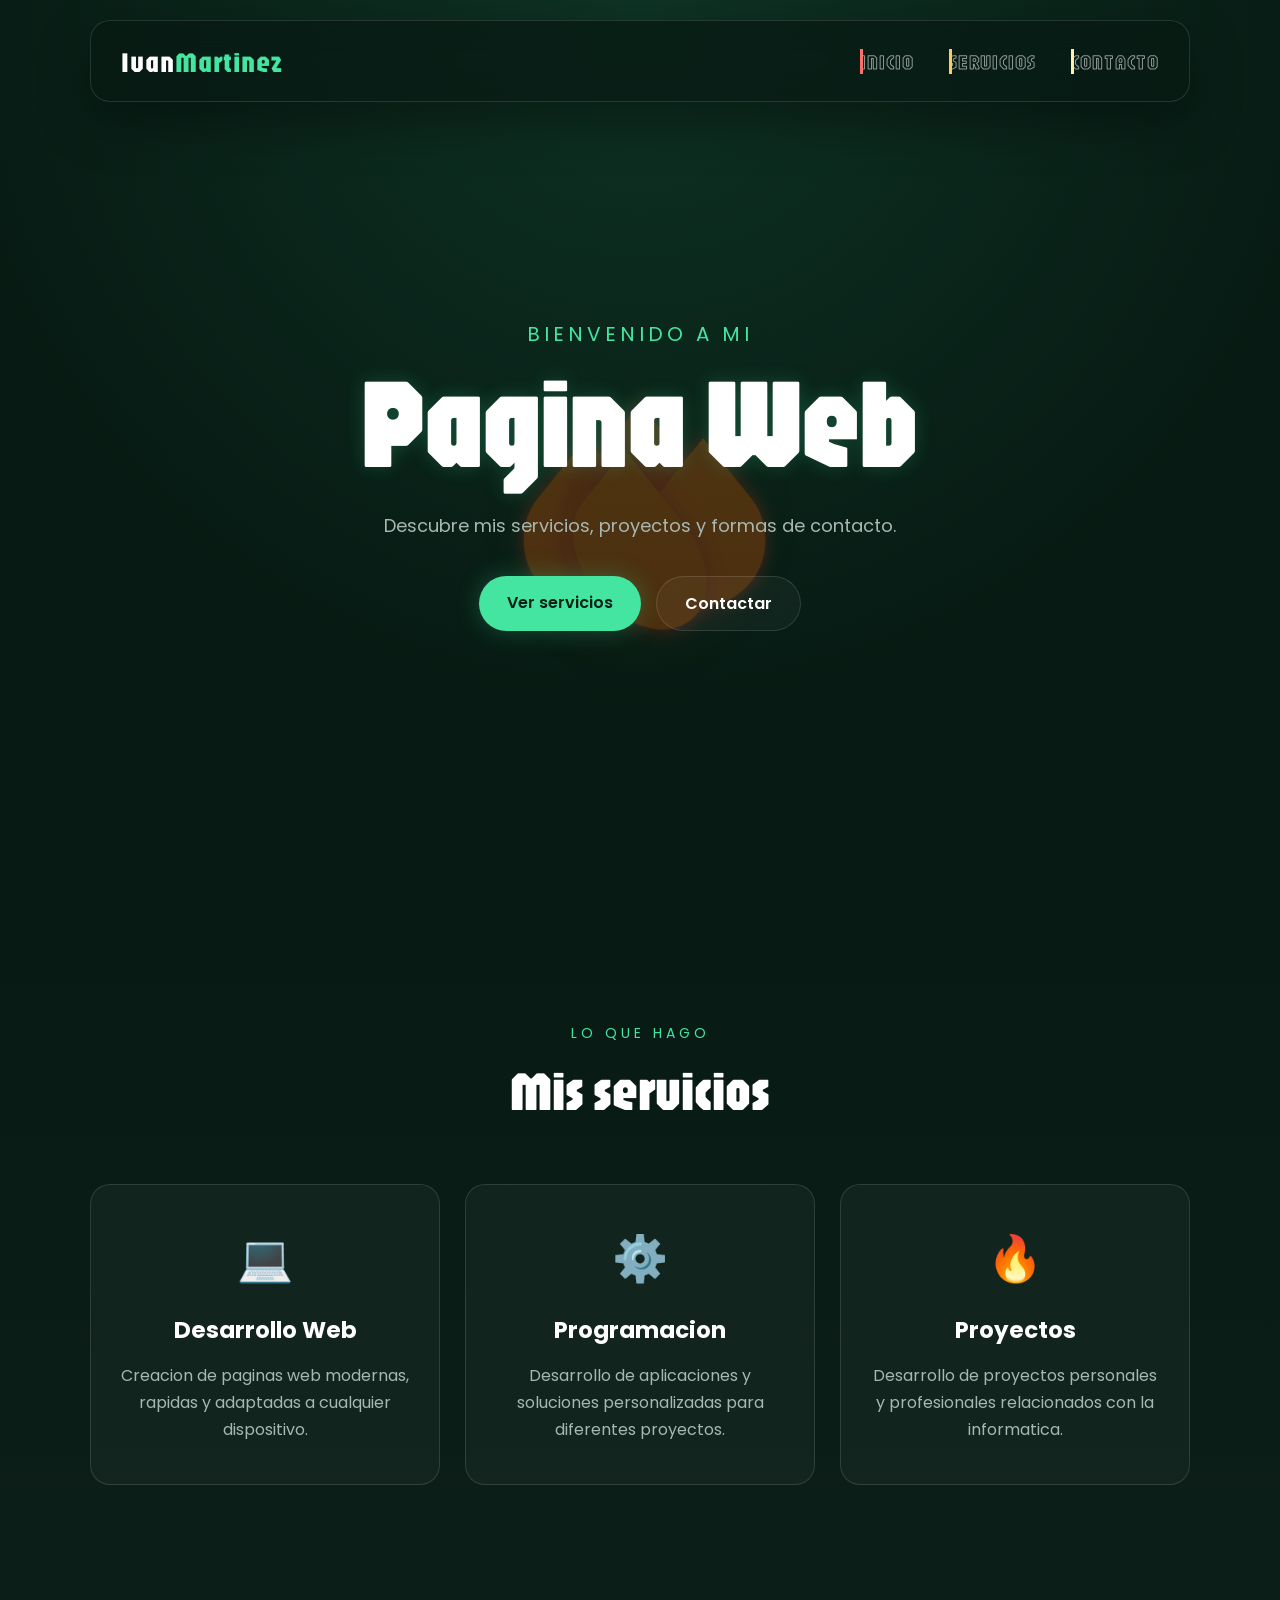
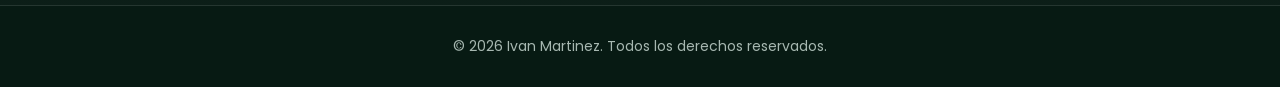
==== index.html @ 193e4e24 "Rename IvanMartinez.html to index.html" ====
<!DOCTYPE html>
<html lang="es">

<head>

    <meta charset="UTF-8">

    <meta name="viewport" content="width=device-width, initial-scale=1.0">

    <title>MiWeb | Ivan Martinez</title>

    <!-- ================= GOOGLE FONTS ================= -->

    <link rel="preconnect" href="https://fonts.googleapis.com">
    <link rel="preconnect" href="https://fonts.gstatic.com" crossorigin>

    <link
        href="https://fonts.googleapis.com/css2?family=Jaro:opsz@6..72&family=Poppins:wght@400;500;600;700&display=swap"
        rel="stylesheet"
    >

    <!-- ================= CSS ================= -->

    <link rel="stylesheet" href="IvanMartinez-2.css">

    <link rel="stylesheet" href="fire.css">

</head>


<body>


    <!-- ==================================================
         HEADER
    ================================================== -->

    <header class="header">

        <div class="header-container">


            <!-- LOGO -->

            <a href="#" class="logo">
                Ivan<span>Martinez</span>
            </a>


            <!-- MENU -->

            <nav class="nav" aria-label="Navegacion principal">

                <ul class="nav-list">


                    <li class="nav-item" style="--clr:#ff6f69">

                        <a
                            href="#inicio"
                            class="nav-link"
                            data-text="Inicio"
                        >
                            Inicio
                        </a>

                    </li>


                    <li class="nav-item" style="--clr:#ffcc5c">

                        <a
                            href="#servicios"
                            class="nav-link"
                            data-text="Servicios"
                        >
                            Servicios
                        </a>

                    </li>


                    <li class="nav-item" style="--clr:#ffeead">

                        <a
                            href="contacto.html"
                            class="nav-link"
                            data-text="Contacto"
                        >
                            Contacto
                        </a>

                    </li>


                </ul>

            </nav>


        </div>

    </header>



    <!-- ==================================================
         CONTENIDO PRINCIPAL
    ================================================== -->

    <main>


        <!-- ==================================================
             HERO
        ================================================== -->

        <section id="inicio" class="hero">


            <!-- ================= FUEGO ================= -->

            <div class="fire" aria-hidden="true">


                <div class="fire-left">

                    <div class="main-fire"></div>

                    <div class="particle-fire"></div>

                </div>


                <div class="fire-center">

                    <div class="main-fire"></div>

                    <div class="particle-fire"></div>

                </div>


                <div class="fire-right">

                    <div class="main-fire"></div>

                    <div class="particle-fire"></div>

                </div>


                <div class="fire-bottom">

                    <div class="main-fire"></div>

                </div>


            </div>



            <!-- ================= TEXTO ================= -->

            <div class="hero-content">


                <span class="hero-subtitle">
                    Bienvenido a mi
                </span>


                <h1 class="hero-title">
                    Pagina Web
                </h1>


                <p class="hero-text">
                    Descubre mis servicios, proyectos y
                    formas de contacto.
                </p>


                <div class="hero-buttons">


                    <a
                        href="#servicios"
                        class="btn btn-primary"
                    >
                        Ver servicios
                    </a>


                    <a
                        href="contacto.html"
                        class="btn btn-secondary"
                    >
                        Contactar
                    </a>


                </div>


            </div>


        </section>



        <!-- ==================================================
             SERVICIOS
        ================================================== -->

        <section id="servicios" class="services">


            <div class="section-header">


                <span class="section-subtitle">
                    Lo que hago
                </span>


                <h2>
                    Mis servicios
                </h2>


            </div>



            <div class="services-grid">


                <!-- SERVICIO 1 -->

                <article class="service-card">


                    <div class="service-icon">
                        💻
                    </div>


                    <h3>
                        Desarrollo Web
                    </h3>


                    <p>
                        Creacion de paginas web modernas,
                        rapidas y adaptadas a cualquier dispositivo.
                    </p>


                </article>



                <!-- SERVICIO 2 -->

                <article class="service-card">


                    <div class="service-icon">
                        ⚙️
                    </div>


                    <h3>
                        Programacion
                    </h3>


                    <p>
                        Desarrollo de aplicaciones y soluciones
                        personalizadas para diferentes proyectos.
                    </p>


                </article>



                <!-- SERVICIO 3 -->

                <article class="service-card">


                    <div class="service-icon">
                        🔥
                    </div>


                    <h3>
                        Proyectos
                    </h3>


                    <p>
                        Desarrollo de proyectos personales y
                        profesionales relacionados con la informatica.
                    </p>


                </article>


            </div>


        </section>


    </main>



    <!-- ==================================================
         FOOTER
    ================================================== -->

    <footer class="footer">

        <p>
            © 2026 Ivan Martinez. Todos los derechos reservados.
        </p>

    </footer>


</body>

</html>
---- IvanMartinez-2.css ----
/* ==================================================
   VARIABLES
================================================== */

:root {

    --background: #071a13;

    --background-light: #0d2b20;

    --primary: #43e5a0;

    --primary-dark: #1eb875;

    --text: #ffffff;

    --text-secondary: #a7b8b1;

    --border: rgba(255, 255, 255, 0.12);

    --shadow: 0 20px 50px rgba(0, 0, 0, 0.35);

    --radius: 20px;

}



/* ==================================================
   RESET
================================================== */

* {

    margin: 0;

    padding: 0;

    box-sizing: border-box;

}


html {

    scroll-behavior: smooth;

}


body {

    font-family: 'Poppins', sans-serif;

    min-height: 100vh;

    color: var(--text);

    background:

        radial-gradient(
            circle at 50% 0%,
            rgba(67, 229, 160, 0.12),
            transparent 40%
        ),

        var(--background);

}



/* ==================================================
   HEADER
================================================== */

.header {

    position: fixed;

    top: 20px;

    left: 50%;

    transform: translateX(-50%);

    width: min(
        1100px,
        calc(100% - 40px)
    );

    z-index: 1000;

    background: rgba(
        7,
        26,
        19,
        0.75
    );

    border: 1px solid var(--border);

    border-radius: 20px;

    backdrop-filter: blur(15px);

    box-shadow: var(--shadow);

}


.header-container {

    min-height: 80px;

    display: flex;

    align-items: center;

    justify-content: space-between;

    padding: 0 30px;

}



/* ==================================================
   LOGO
================================================== */

.logo {

    font-family: 'Jaro', sans-serif;

    font-size: 28px;

    letter-spacing: 1px;

    color: white;

    text-decoration: none;

}


.logo span {

    color: var(--primary);

}



/* ==================================================
   NAV
================================================== */

.nav-list {

    display: flex;

    align-items: center;

    gap: 35px;

    list-style: none;

}


.nav-item {

    position: relative;

}


.nav-link {

    position: relative;

    display: block;

    font-family: 'Jaro', sans-serif;

    font-size: 20px;

    letter-spacing: 1px;

    text-decoration: none;

    text-transform: uppercase;

    color: transparent;

    -webkit-text-stroke:
        1px rgba(
            255,
            255,
            255,
            0.55
        );

    transition: 0.3s ease;

}


.nav-link::before {

    content: attr(data-text);

    position: absolute;

    top: 0;

    left: 0;

    width: 0;

    overflow: hidden;

    white-space: nowrap;

    color: var(--clr);

    border-right:
        3px solid var(--clr);

    -webkit-text-stroke:
        1px var(--clr);

    transition:
        width 0.5s ease;

}


.nav-link:hover::before {

    width: 100%;

    filter:
        drop-shadow(
            0 0 15px var(--clr)
        );

}



/* ==================================================
   HERO
================================================== */

.hero {

    position: relative;

    min-height: 100vh;

    display: flex;

    align-items: center;

    justify-content: center;

    text-align: center;

    padding:
        150px 20px
        100px;

    overflow: hidden;

}


.hero-content {

    position: relative;

    z-index: 5;

    max-width: 850px;

}


.hero-subtitle {

    display: block;

    margin-bottom: 10px;

    color: var(--primary);

    font-size: 20px;

    letter-spacing: 4px;

    text-transform: uppercase;

}


.hero-title {

    position: relative;

    font-family: 'Jaro', sans-serif;

    font-size:
        clamp(
            60px,
            10vw,
            130px
        );

    line-height: 0.95;

    margin-bottom: 30px;

    color: white;

    text-shadow:
        0 0 20px
        rgba(
            67,
            229,
            160,
            0.2
        );

}


.hero-text {

    max-width: 600px;

    margin:
        0 auto 35px;

    color: var(--text-secondary);

    font-size: 18px;

    line-height: 1.7;

}



/* ==================================================
   BOTONES
================================================== */

.hero-buttons {

    display: flex;

    justify-content: center;

    gap: 15px;

    flex-wrap: wrap;

}


.btn {

    display: inline-block;

    padding:
        14px 28px;

    border-radius: 50px;

    text-decoration: none;

    font-weight: 600;

    transition:
        all 0.3s ease;

}


.btn-primary {

    background:
        var(--primary);

    color:
        #062016;

    box-shadow:
        0 0 25px
        rgba(
            67,
            229,
            160,
            0.25
        );

}


.btn-primary:hover {

    transform:
        translateY(-4px);

    background:
        #67efb5;

    box-shadow:
        0 10px 35px
        rgba(
            67,
            229,
            160,
            0.35
        );

}


.btn-secondary {

    border:
        1px solid var(--border);

    color: white;

    background:
        rgba(
            255,
            255,
            255,
            0.04
        );

}


.btn-secondary:hover {

    transform:
        translateY(-4px);

    background:
        rgba(
            255,
            255,
            255,
            0.1
        );

}



/* ==================================================
   SERVICIOS
================================================== */

.services {

    padding:
        120px 20px;

    background:
        linear-gradient(
            180deg,
            transparent,
            rgba(
                255,
                255,
                255,
                0.02
            )
        );

}


.section-header {

    text-align: center;

    margin-bottom: 60px;

}


.section-subtitle {

    color:
        var(--primary);

    font-size: 14px;

    letter-spacing: 4px;

    text-transform: uppercase;

}


.section-header h2 {

    margin-top: 10px;

    font-family:
        'Jaro',
        sans-serif;

    font-size: 55px;

}


.services-grid {

    width:
        min(
            1100px,
            100%
        );

    margin: auto;

    display: grid;

    grid-template-columns:
        repeat(
            3,
            1fr
        );

    gap: 25px;

}


.service-card {

    padding:
        40px 30px;

    border:
        1px solid var(--border);

    border-radius:
        var(--radius);

    background:
        rgba(
            255,
            255,
            255,
            0.035
        );

    text-align: center;

    transition:
        all 0.3s ease;

}


.service-card:hover {

    transform:
        translateY(-10px);

    border-color:
        rgba(
            67,
            229,
            160,
            0.5
        );

    box-shadow:
        0 20px 50px
        rgba(
            0,
            0,
            0,
            0.25
        );

}


.service-icon {

    font-size: 45px;

    margin-bottom: 20px;

}


.service-card h3 {

    font-size: 23px;

    margin-bottom: 15px;

}


.service-card p {

    color:
        var(--text-secondary);

    line-height: 1.7;

}



/* ==================================================
   FOOTER
================================================== */

.footer {

    padding:
        30px 20px;

    text-align: center;

    border-top:
        1px solid var(--border);

    color:
        var(--text-secondary);

    font-size: 14px;

}



/* ==================================================
   FUEGO
================================================== */

.hero .fire {

    position: absolute;

    top: 50%;

    left: 50%;

    width: 180px;

    height: 180px;

    transform:
        translate(
            -50%,
            -5%
        );

    z-index: 1;

    opacity: 0.30;

    pointer-events: none;

    filter:
        blur(0.5px);

    animation:
        fireGlow
        3s
        ease-in-out
        infinite;

}


/* BRILLO DEL FUEGO */

.hero .fire::before {

    content: "";

    position: absolute;

    inset: -70px;

    border-radius: 50%;

    background:

        radial-gradient(
            circle,

            rgba(
                239,
                90,
                0,
                0.30
            ),

            rgba(
                255,
                120,
                0,
                0.10
            )
            35%,

            transparent
            70%
        );

    filter:
        blur(25px);

    z-index: -1;

}


/* ANIMACION DEL BRILLO */

@keyframes fireGlow {

    0%,
    100% {

        transform:
            translate(
                -50%,
                -5%
            )
            scale(0.95);

        opacity: 0.25;

    }


    50% {

        transform:
            translate(
                -50%,
                -5%
            )
            scale(1.08);

        opacity: 0.45;

    }

}



/* ==================================================
   RESPONSIVE TABLET
================================================== */

@media (max-width: 768px) {


    .header-container {

        padding:
            0 20px;

    }


    .logo {

        font-size: 23px;

    }


    .nav-list {

        gap: 15px;

    }


    .nav-link {

        font-size: 15px;

    }


    .hero {

        padding-top:
            140px;

    }


    .hero-title {

        font-size: 70px;

    }


    .services-grid {

        grid-template-columns:
            1fr;

        max-width:
            500px;

    }

}



/* ==================================================
   RESPONSIVE MOVIL
================================================== */

@media (max-width: 480px) {


    .header {

        width:
            calc(
                100% - 20px
            );

        top: 10px;

    }


    .header-container {

        min-height: 70px;

    }


    .logo {

        display: none;

    }


    .header-container {

        justify-content:
            center;

    }


    .nav-link {

        font-size: 13px;

    }


    .hero-title {

        font-size: 55px;

    }


    .hero-subtitle {

        font-size: 14px;

    }


    .hero-text {

        font-size: 16px;

    }


    .section-header h2 {

        font-size: 42px;

    }


    .hero .fire {

        width: 140px;

        height: 140px;

    }

}
---- fire.css ----
/* ==================================================
   ANIMACIONES DEL FUEGO
================================================== */


/* ESCALA */

@keyframes scaleUpDown {

    0%,
    100% {

        transform:
            scaleY(1)
            scaleX(1);

    }


    50%,
    90% {

        transform:
            scaleY(1.1);

    }


    75% {

        transform:
            scaleY(0.95);

    }


    80% {

        transform:
            scaleX(0.95);

    }

}



/* MOVIMIENTO */

@keyframes shake {

    0%,
    100% {

        transform:
            skewX(0)
            scale(1);

    }


    50% {

        transform:
            skewX(5deg)
            scale(0.9);

    }

}



/* PARTICULAS */

@keyframes particleUp {

    0% {

        opacity: 0;

    }


    20% {

        opacity: 1;

    }


    80% {

        opacity: 1;

    }


    100% {

        opacity: 0;

        top: -100%;

        transform:
            scale(0.5);

    }

}



/* ==================================================
   CONTENEDOR
================================================== */

.fire {

    position: absolute;

    width: 100px;

    height: 100px;

    background:
        transparent;

}



/* ==================================================
   FUEGO CENTRAL
================================================== */

.fire-center {

    position: absolute;

    height: 100%;

    width: 100%;

    animation:
        scaleUpDown
        3s
        ease-out
        infinite;

    animation-fill-mode:
        both;

}


.fire-center .main-fire {

    position: absolute;

    width: 100%;

    height: 100%;

    background-image:

        radial-gradient(
            farthest-corner at 10px 0,

            #d43300 0%,

            #ef5a00 95%
        );

    transform:
        scaleX(0.8)
        rotate(45deg);

    border-radius:
        0 40%
        60% 40%;

    filter:
        drop-shadow(
            0 0 10px
            #d43322
        );

}


.fire-center .particle-fire {

    position: absolute;

    top: 60%;

    left: 45%;

    width: 10px;

    height: 10px;

    background-color:
        #ef5a00;

    border-radius: 50%;

    filter:
        drop-shadow(
            0 0 10px
            #d43322
        );

    animation:
        particleUp
        2s
        ease-out
        infinite;

}



/* ==================================================
   FUEGO DERECHO
================================================== */

.fire-right {

    height: 100%;

    width: 100%;

    position: absolute;

    animation:
        shake
        2s
        ease-out
        infinite;

    animation-fill-mode:
        both;

}


.fire-right .main-fire {

    position: absolute;

    top: 15%;

    right: -25%;

    width: 80%;

    height: 80%;

    background-color:
        #ef5a00;

    transform:
        scaleX(0.8)
        rotate(45deg);

    border-radius:
        0 40%
        60% 40%;

    filter:
        drop-shadow(
            0 0 10px
            #d43322
        );

}


.fire-right .particle-fire {

    position: absolute;

    top: 45%;

    left: 50%;

    width: 15px;

    height: 15px;

    background-color:
        #ef5a00;

    transform:
        scaleX(0.8)
        rotate(45deg);

    border-radius: 50%;

    filter:
        drop-shadow(
            0 0 10px
            #d43322
        );

    animation:
        particleUp
        2s
        ease-out
        infinite;

}



/* ==================================================
   FUEGO IZQUIERDO
================================================== */

.fire-left {

    position: absolute;

    height: 100%;

    width: 100%;

    animation:
        shake
        3s
        ease-out
        infinite;

    animation-fill-mode:
        both;

}


.fire-left .main-fire {

    position: absolute;

    top: 15%;

    left: -20%;

    width: 80%;

    height: 80%;

    background-color:
        #ef5a00;

    transform:
        scaleX(0.8)
        rotate(45deg);

    border-radius:
        0 40%
        60% 40%;

    filter:
        drop-shadow(
            0 0 10px
            #d43322
        );

}


.fire-left .particle-fire {

    position: absolute;

    top: 10%;

    left: 20%;

    width: 10%;

    height: 10%;

    background-color:
        #ef5a00;

    border-radius: 50%;

    filter:
        drop-shadow(
            0 0 10px
            #d43322
        );

    animation:
        particleUp
        3s
        ease-out
        infinite;

}



/* ==================================================
   PARTE INFERIOR
================================================== */

.fire-bottom {

    position: absolute;

    width: 100%;

    height: 100%;

}


.fire-bottom .main-fire {

    position: absolute;

    top: 30%;

    left: 0;

    width: 100%;

    height: 70%;

    background-color:
        #ef5a00;

    transform:
        scaleX(0.8)
        rotate(45deg);

    border-radius:
        0 40%
        60% 40%;

    filter:
        drop-shadow(
            0 0 10px
            #d43322
        );

}
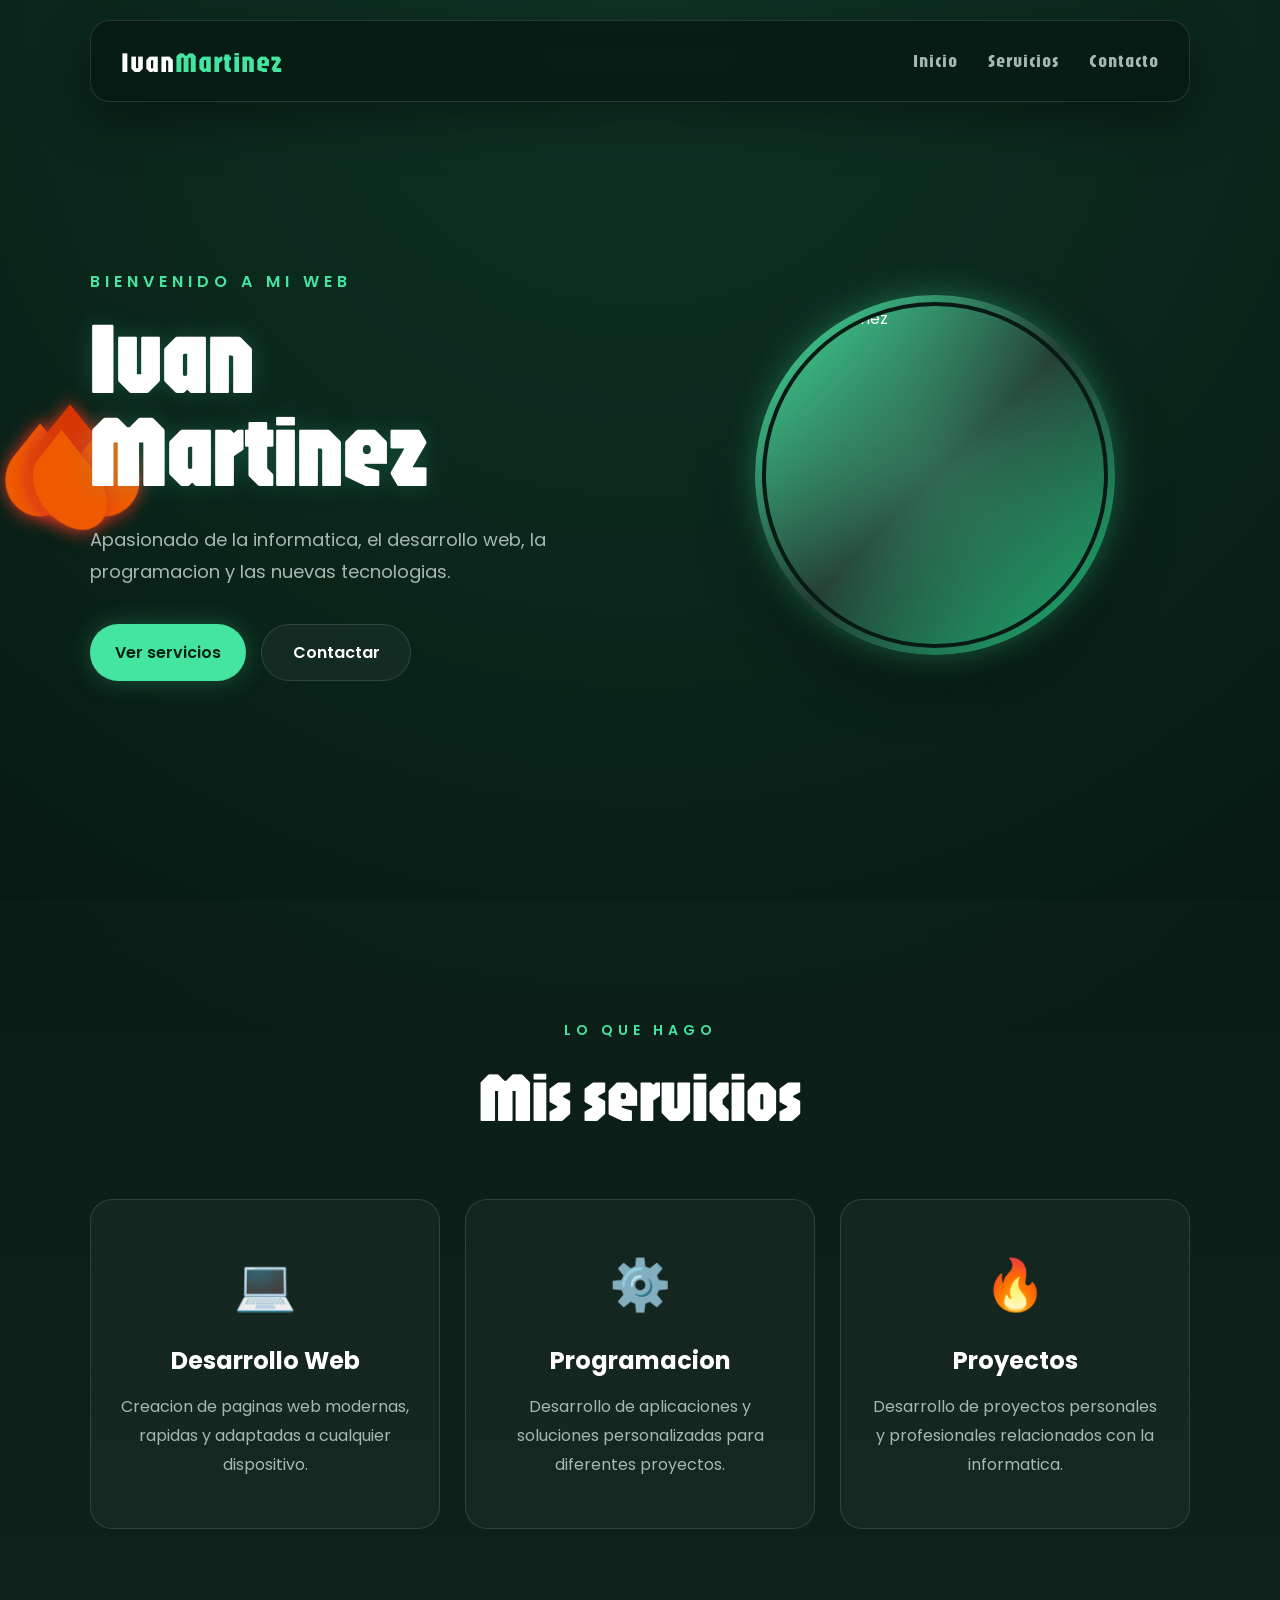
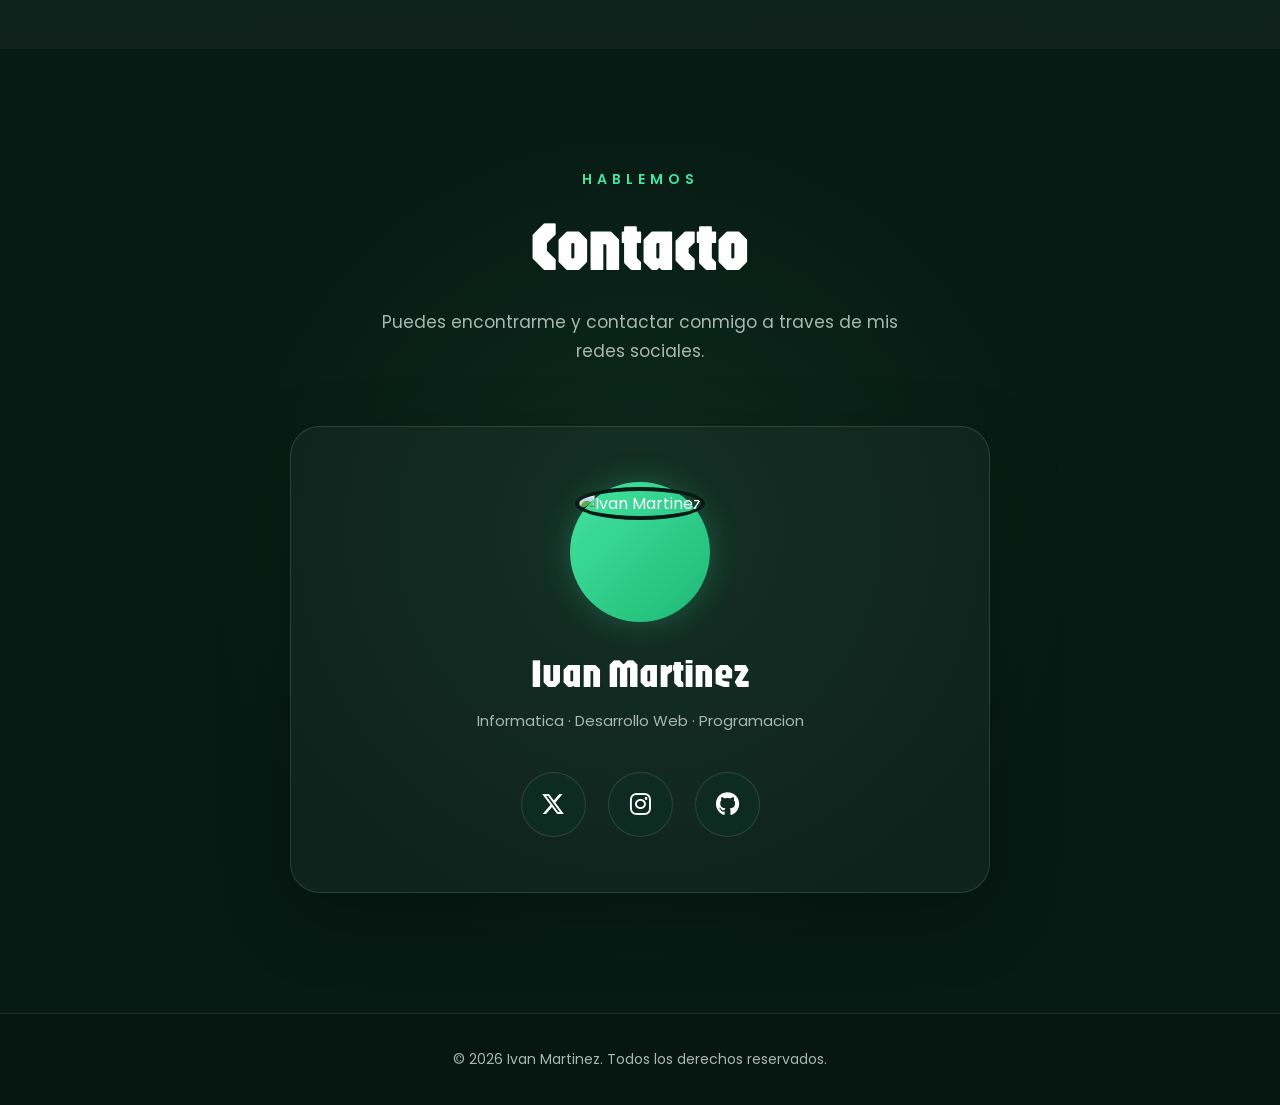
==== commit 19059db3: "Update index.html" ====
--- a/index.html
+++ b/index.html
@@ -7,23 +7,38 @@
 
     <meta name="viewport" content="width=device-width, initial-scale=1.0">
 
+    <meta name="description" content="Pagina web personal de Ivan Martinez">
+
     <title>MiWeb | Ivan Martinez</title>
 
+
     <!-- ================= GOOGLE FONTS ================= -->
 
     <link rel="preconnect" href="https://fonts.googleapis.com">
+
     <link rel="preconnect" href="https://fonts.gstatic.com" crossorigin>
+
 
     <link
         href="https://fonts.googleapis.com/css2?family=Jaro:opsz@6..72&family=Poppins:wght@400;500;600;700&display=swap"
         rel="stylesheet"
     >
 
+
+    <!-- ================= FONT AWESOME ================= -->
+
+    <link
+        rel="stylesheet"
+        href="https://cdnjs.cloudflare.com/ajax/libs/font-awesome/6.5.2/css/all.min.css"
+    >
+
+
     <!-- ================= CSS ================= -->
 
     <link rel="stylesheet" href="IvanMartinez-2.css">
 
     <link rel="stylesheet" href="fire.css">
+
 
 </head>
 
@@ -42,8 +57,10 @@
 
             <!-- LOGO -->
 
-            <a href="#" class="logo">
+            <a href="#inicio" class="logo">
+
                 Ivan<span>Martinez</span>
+
             </a>
 
 
@@ -54,39 +71,27 @@
                 <ul class="nav-list">
 
 
-                    <li class="nav-item" style="--clr:#ff6f69">
-
-                        <a
-                            href="#inicio"
-                            class="nav-link"
-                            data-text="Inicio"
-                        >
+                    <li class="nav-item">
+
+                        <a href="#inicio" class="nav-link">
                             Inicio
                         </a>
 
                     </li>
 
 
-                    <li class="nav-item" style="--clr:#ffcc5c">
-
-                        <a
-                            href="#servicios"
-                            class="nav-link"
-                            data-text="Servicios"
-                        >
+                    <li class="nav-item">
+
+                        <a href="#servicios" class="nav-link">
                             Servicios
                         </a>
 
                     </li>
 
 
-                    <li class="nav-item" style="--clr:#ffeead">
-
-                        <a
-                            href="contacto.html"
-                            class="nav-link"
-                            data-text="Contacto"
-                        >
+                    <li class="nav-item">
+
+                        <a href="#contacto" class="nav-link">
                             Contacto
                         </a>
 
@@ -112,7 +117,7 @@
 
 
         <!-- ==================================================
-             HERO
+             INICIO
         ================================================== -->
 
         <section id="inicio" class="hero">
@@ -122,7 +127,6 @@
 
             <div class="fire" aria-hidden="true">
 
-
                 <div class="fire-left">
 
                     <div class="main-fire"></div>
@@ -156,49 +160,80 @@
 
                 </div>
 
-
             </div>
 
 
 
-            <!-- ================= TEXTO ================= -->
-
-            <div class="hero-content">
-
-
-                <span class="hero-subtitle">
-                    Bienvenido a mi
-                </span>
-
-
-                <h1 class="hero-title">
-                    Pagina Web
-                </h1>
-
-
-                <p class="hero-text">
-                    Descubre mis servicios, proyectos y
-                    formas de contacto.
-                </p>
-
-
-                <div class="hero-buttons">
-
-
-                    <a
-                        href="#servicios"
-                        class="btn btn-primary"
-                    >
-                        Ver servicios
-                    </a>
-
-
-                    <a
-                        href="contacto.html"
-                        class="btn btn-secondary"
-                    >
-                        Contactar
-                    </a>
+            <!-- CONTENIDO HERO -->
+
+            <div class="hero-container">
+
+
+                <!-- TEXTO -->
+
+                <div class="hero-content">
+
+
+                    <span class="hero-subtitle">
+
+                        Bienvenido a mi web
+
+                    </span>
+
+
+                    <h1 class="hero-title">
+
+                        Ivan<br>
+                        Martinez
+
+                    </h1>
+
+
+                    <p class="hero-text">
+
+                        Apasionado de la informatica, el desarrollo web,
+                        la programacion y las nuevas tecnologias.
+
+                    </p>
+
+
+                    <div class="hero-buttons">
+
+
+                        <a href="#servicios" class="btn btn-primary">
+
+                            Ver servicios
+
+                        </a>
+
+
+                        <a href="#contacto" class="btn btn-secondary">
+
+                            Contactar
+
+                        </a>
+
+
+                    </div>
+
+
+                </div>
+
+
+
+                <!-- FOTO -->
+
+                <div class="hero-image-container">
+
+
+                    <div class="hero-image">
+
+                        <img
+                            src="ivanpw.png"
+                            alt="Ivan Martinez"
+                        >
+
+                    </div>
 
 
                 </div>
@@ -222,12 +257,16 @@
 
 
                 <span class="section-subtitle">
+
                     Lo que hago
+
                 </span>
 
 
                 <h2>
+
                     Mis servicios
+
                 </h2>
 
 
@@ -244,18 +283,24 @@
 
 
                     <div class="service-icon">
+
                         💻
+
                     </div>
 
 
                     <h3>
+
                         Desarrollo Web
+
                     </h3>
 
 
                     <p>
+
                         Creacion de paginas web modernas,
                         rapidas y adaptadas a cualquier dispositivo.
+
                     </p>
 
 
@@ -269,18 +314,24 @@
 
 
                     <div class="service-icon">
+
                         ⚙️
+
                     </div>
 
 
                     <h3>
+
                         Programacion
+
                     </h3>
 
 
                     <p>
+
                         Desarrollo de aplicaciones y soluciones
                         personalizadas para diferentes proyectos.
+
                     </p>
 
 
@@ -294,22 +345,189 @@
 
 
                     <div class="service-icon">
+
                         🔥
+
                     </div>
 
 
                     <h3>
+
                         Proyectos
+
                     </h3>
 
 
                     <p>
-                        Desarrollo de proyectos personales y
-                        profesionales relacionados con la informatica.
+
+                        Desarrollo de proyectos personales
+                        y profesionales relacionados con la informatica.
+
                     </p>
 
 
                 </article>
+
+
+            </div>
+
+
+        </section>
+
+
+
+        <!-- ==================================================
+             CONTACTO
+        ================================================== -->
+
+        <section id="contacto" class="contact">
+
+
+            <div class="contact-wrapper">
+
+
+                <!-- TITULO -->
+
+                <div class="section-header">
+
+
+                    <span class="section-subtitle">
+
+                        Hablemos
+
+                    </span>
+
+
+                    <h2>
+
+                        Contacto
+
+                    </h2>
+
+
+                    <p class="contact-description">
+
+                        Puedes encontrarme y contactar conmigo
+                        a traves de mis redes sociales.
+
+                    </p>
+
+
+                </div>
+
+
+
+                <!-- TARJETA CONTACTO -->
+
+                <div class="contact-card">
+
+
+                    <!-- FOTO -->
+
+                    <div class="contact-profile">
+
+                        <img
+                            src="ivanpw.png"
+                            alt="Ivan Martinez"
+                        >
+
+                    </div>
+
+
+                    <!-- INFORMACION -->
+
+                    <h3>
+
+                        Ivan Martinez
+
+                    </h3>
+
+
+                    <p>
+
+                        Informatica · Desarrollo Web · Programacion
+
+                    </p>
+
+
+
+                    <!-- REDES SOCIALES -->
+
+                    <div class="social-container">
+
+
+                        <!-- TWITTER -->
+
+                        <a
+                            class="social twitter"
+                            href="https://twitter.com/informatico__"
+                            target="_blank"
+                            rel="noopener noreferrer"
+                            aria-label="Twitter"
+                        >
+
+                            <span class="tooltip">
+
+                                Twitter
+
+                            </span>
+
+
+                            <i class="fa-brands fa-x-twitter"></i>
+
+                        </a>
+
+
+
+                        <!-- INSTAGRAM -->
+
+                        <a
+                            class="social instagram"
+                            href="https://www.instagram.com/ivanmaartineez__/"
+                            target="_blank"
+                            rel="noopener noreferrer"
+                            aria-label="Instagram"
+                        >
+
+                            <span class="tooltip">
+
+                                Instagram
+
+                            </span>
+
+
+                            <i class="fa-brands fa-instagram"></i>
+
+                        </a>
+
+
+
+                        <!-- GITHUB -->
+
+                        <a
+                            class="social github"
+                            href="https://github.com/IvanMartinez77"
+                            target="_blank"
+                            rel="noopener noreferrer"
+                            aria-label="GitHub"
+                        >
+
+                            <span class="tooltip">
+
+                                GitHub
+
+                            </span>
+
+
+                            <i class="fa-brands fa-github"></i>
+
+                        </a>
+
+
+                    </div>
+
+
+                </div>
 
 
             </div>
@@ -329,7 +547,9 @@
     <footer class="footer">
 
         <p>
+
             © 2026 Ivan Martinez. Todos los derechos reservados.
+
         </p>
 
     </footer>
--- a/IvanMartinez-2.css
+++ b/IvanMartinez-2.css
@@ -20,10 +20,9 @@
 
     --shadow: 0 20px 50px rgba(0, 0, 0, 0.35);
 
-    --radius: 20px;
-
-}
-
+    --radius: 22px;
+
+}
 
 
 /* ==================================================
@@ -50,11 +49,13 @@
 
 body {
 
-    font-family: 'Poppins', sans-serif;
+    font-family: "Poppins", sans-serif;
 
     min-height: 100vh;
 
     color: var(--text);
+
+    overflow-x: hidden;
 
     background:
 
@@ -69,7 +70,6 @@
 }
 
 
-
 /* ==================================================
    HEADER
 ================================================== */
@@ -84,19 +84,11 @@
 
     transform: translateX(-50%);
 
-    width: min(
-        1100px,
-        calc(100% - 40px)
-    );
+    width: min(1100px, calc(100% - 40px));
 
     z-index: 1000;
 
-    background: rgba(
-        7,
-        26,
-        19,
-        0.75
-    );
+    background: rgba(7, 26, 19, 0.85);
 
     border: 1px solid var(--border);
 
@@ -124,14 +116,13 @@
 }
 
 
-
 /* ==================================================
    LOGO
 ================================================== */
 
 .logo {
 
-    font-family: 'Jaro', sans-serif;
+    font-family: "Jaro", sans-serif;
 
     font-size: 28px;
 
@@ -151,9 +142,8 @@
 }
 
 
-
-/* ==================================================
-   NAV
+/* ==================================================
+   MENU
 ================================================== */
 
 .nav-list {
@@ -162,327 +152,429 @@
 
     align-items: center;
 
-    gap: 35px;
+    gap: 30px;
 
     list-style: none;
 
 }
 
 
-.nav-item {
+.nav-link {
 
     position: relative;
 
-}
-
-
-.nav-link {
+    text-decoration: none;
+
+    color: var(--text-secondary);
+
+    font-family: "Jaro", sans-serif;
+
+    font-size: 18px;
+
+    letter-spacing: 1px;
+
+    transition: color 0.3s ease;
+
+}
+
+
+.nav-link::after {
+
+    content: "";
+
+    position: absolute;
+
+    left: 0;
+
+    bottom: -8px;
+
+    width: 0;
+
+    height: 2px;
+
+    background: var(--primary);
+
+    box-shadow: 0 0 10px var(--primary);
+
+    transition: width 0.3s ease;
+
+}
+
+
+.nav-link:hover {
+
+    color: var(--primary);
+
+}
+
+
+.nav-link:hover::after {
+
+    width: 100%;
+
+}
+
+
+/* ==================================================
+   HERO
+================================================== */
+
+.hero {
 
     position: relative;
 
+    min-height: 100vh;
+
+    display: flex;
+
+    align-items: center;
+
+    padding: 150px 20px 100px;
+
+    overflow: hidden;
+
+}
+
+
+.hero-container {
+
+    position: relative;
+
+    z-index: 5;
+
+    width: min(1100px, 100%);
+
+    margin: 0 auto;
+
+    display: grid;
+
+    grid-template-columns: 1fr 1fr;
+
+    align-items: center;
+
+    gap: 80px;
+
+}
+
+
+/* ==================================================
+   TEXTO HERO
+================================================== */
+
+.hero-content {
+
+    position: relative;
+
+    z-index: 5;
+
+}
+
+
+.hero-subtitle {
+
     display: block;
 
-    font-family: 'Jaro', sans-serif;
-
-    font-size: 20px;
-
-    letter-spacing: 1px;
+    margin-bottom: 15px;
+
+    color: var(--primary);
+
+    font-size: 16px;
+
+    font-weight: 600;
+
+    letter-spacing: 5px;
+
+    text-transform: uppercase;
+
+}
+
+
+.hero-title {
+
+    font-family: "Jaro", sans-serif;
+
+    font-size: clamp(60px, 8vw, 110px);
+
+    line-height: 0.9;
+
+    margin-bottom: 30px;
+
+    color: white;
+
+    text-shadow:
+
+        0 0 25px
+        rgba(67, 229, 160, 0.2);
+
+}
+
+
+.hero-text {
+
+    max-width: 550px;
+
+    margin-bottom: 35px;
+
+    color: var(--text-secondary);
+
+    font-size: 18px;
+
+    line-height: 1.8;
+
+}
+
+
+/* ==================================================
+   BOTONES
+================================================== */
+
+.hero-buttons {
+
+    display: flex;
+
+    gap: 15px;
+
+    flex-wrap: wrap;
+
+}
+
+
+.btn {
+
+    display: inline-flex;
+
+    justify-content: center;
+
+    align-items: center;
+
+    min-width: 150px;
+
+    padding: 15px 25px;
+
+    border-radius: 50px;
 
     text-decoration: none;
 
-    text-transform: uppercase;
-
-    color: transparent;
-
-    -webkit-text-stroke:
-        1px rgba(
-            255,
-            255,
-            255,
-            0.55
+    font-weight: 600;
+
+    transition: all 0.3s ease;
+
+}
+
+
+.btn-primary {
+
+    background: var(--primary);
+
+    color: #062016;
+
+    box-shadow:
+
+        0 0 25px
+        rgba(67, 229, 160, 0.25);
+
+}
+
+
+.btn-primary:hover {
+
+    transform: translateY(-4px);
+
+    background: #67efb5;
+
+    box-shadow:
+
+        0 15px 35px
+        rgba(67, 229, 160, 0.35);
+
+}
+
+
+.btn-secondary {
+
+    color: white;
+
+    border: 1px solid var(--border);
+
+    background: rgba(255, 255, 255, 0.04);
+
+}
+
+
+.btn-secondary:hover {
+
+    transform: translateY(-4px);
+
+    border-color: var(--primary);
+
+    background: rgba(67, 229, 160, 0.08);
+
+}
+
+
+/* ==================================================
+   FOTO HERO
+================================================== */
+
+.hero-image-container {
+
+    position: relative;
+
+    z-index: 5;
+
+    display: flex;
+
+    justify-content: center;
+
+    align-items: center;
+
+}
+
+
+.hero-image-container::before {
+
+    content: "";
+
+    position: absolute;
+
+    width: 380px;
+
+    height: 380px;
+
+    border-radius: 50%;
+
+    background:
+
+        radial-gradient(
+            circle,
+            rgba(67, 229, 160, 0.28),
+            transparent 70%
         );
 
-    transition: 0.3s ease;
-
-}
-
-
-.nav-link::before {
-
-    content: attr(data-text);
-
-    position: absolute;
-
-    top: 0;
-
-    left: 0;
-
-    width: 0;
-
-    overflow: hidden;
-
-    white-space: nowrap;
-
-    color: var(--clr);
-
-    border-right:
-        3px solid var(--clr);
-
-    -webkit-text-stroke:
-        1px var(--clr);
-
-    transition:
-        width 0.5s ease;
-
-}
-
-
-.nav-link:hover::before {
+    filter: blur(15px);
+
+    animation: glowPulse 4s ease-in-out infinite;
+
+}
+
+
+.hero-image {
+
+    position: relative;
+
+    z-index: 2;
+
+    width: 360px;
+
+    height: 360px;
+
+    padding: 7px;
+
+    border-radius: 50%;
+
+    background:
+
+        linear-gradient(
+            135deg,
+            var(--primary),
+            rgba(255, 255, 255, 0.1),
+            var(--primary-dark)
+        );
+
+    box-shadow:
+
+        0 0 35px
+        rgba(67, 229, 160, 0.35),
+
+        0 25px 60px
+        rgba(0, 0, 0, 0.45);
+
+    animation: floatImage 5s ease-in-out infinite;
+
+}
+
+
+.hero-image img {
 
     width: 100%;
 
-    filter:
-        drop-shadow(
-            0 0 15px var(--clr)
-        );
-
-}
-
-
-
-/* ==================================================
-   HERO
-================================================== */
-
-.hero {
+    height: 100%;
+
+    display: block;
+
+    object-fit: cover;
+
+    object-position: center;
+
+    border-radius: 50%;
+
+    border: 4px solid var(--background);
+
+}
+
+
+/* ==================================================
+   ANIMACIONES FOTO
+================================================== */
+
+@keyframes floatImage {
+
+    0%,
+    100% {
+
+        transform: translateY(0);
+
+    }
+
+
+    50% {
+
+        transform: translateY(-15px);
+
+    }
+
+}
+
+
+@keyframes glowPulse {
+
+    0%,
+    100% {
+
+        transform: scale(0.9);
+
+        opacity: 0.6;
+
+    }
+
+
+    50% {
+
+        transform: scale(1.1);
+
+        opacity: 1;
+
+    }
+
+}
+
+
+/* ==================================================
+   SERVICIOS
+================================================== */
+
+.services {
 
     position: relative;
 
-    min-height: 100vh;
-
-    display: flex;
-
-    align-items: center;
-
-    justify-content: center;
-
-    text-align: center;
-
-    padding:
-        150px 20px
-        100px;
-
-    overflow: hidden;
-
-}
-
-
-.hero-content {
-
-    position: relative;
-
-    z-index: 5;
-
-    max-width: 850px;
-
-}
-
-
-.hero-subtitle {
-
-    display: block;
-
-    margin-bottom: 10px;
-
-    color: var(--primary);
-
-    font-size: 20px;
-
-    letter-spacing: 4px;
-
-    text-transform: uppercase;
-
-}
-
-
-.hero-title {
-
-    position: relative;
-
-    font-family: 'Jaro', sans-serif;
-
-    font-size:
-        clamp(
-            60px,
-            10vw,
-            130px
-        );
-
-    line-height: 0.95;
-
-    margin-bottom: 30px;
-
-    color: white;
-
-    text-shadow:
-        0 0 20px
-        rgba(
-            67,
-            229,
-            160,
-            0.2
-        );
-
-}
-
-
-.hero-text {
-
-    max-width: 600px;
-
-    margin:
-        0 auto 35px;
-
-    color: var(--text-secondary);
-
-    font-size: 18px;
-
-    line-height: 1.7;
-
-}
-
-
-
-/* ==================================================
-   BOTONES
-================================================== */
-
-.hero-buttons {
-
-    display: flex;
-
-    justify-content: center;
-
-    gap: 15px;
-
-    flex-wrap: wrap;
-
-}
-
-
-.btn {
-
-    display: inline-block;
-
-    padding:
-        14px 28px;
-
-    border-radius: 50px;
-
-    text-decoration: none;
-
-    font-weight: 600;
-
-    transition:
-        all 0.3s ease;
-
-}
-
-
-.btn-primary {
+    padding: 120px 20px;
 
     background:
-        var(--primary);
-
-    color:
-        #062016;
-
-    box-shadow:
-        0 0 25px
-        rgba(
-            67,
-            229,
-            160,
-            0.25
-        );
-
-}
-
-
-.btn-primary:hover {
-
-    transform:
-        translateY(-4px);
-
-    background:
-        #67efb5;
-
-    box-shadow:
-        0 10px 35px
-        rgba(
-            67,
-            229,
-            160,
-            0.35
-        );
-
-}
-
-
-.btn-secondary {
-
-    border:
-        1px solid var(--border);
-
-    color: white;
-
-    background:
-        rgba(
-            255,
-            255,
-            255,
-            0.04
-        );
-
-}
-
-
-.btn-secondary:hover {
-
-    transform:
-        translateY(-4px);
-
-    background:
-        rgba(
-            255,
-            255,
-            255,
-            0.1
-        );
-
-}
-
-
-
-/* ==================================================
-   SERVICIOS
-================================================== */
-
-.services {
-
-    padding:
-        120px 20px;
-
-    background:
+
         linear-gradient(
             180deg,
-            transparent,
-            rgba(
-                255,
-                255,
-                255,
-                0.02
-            )
+            rgba(255, 255, 255, 0.01),
+            rgba(255, 255, 255, 0.03)
         );
 
 }
@@ -499,12 +591,17 @@
 
 .section-subtitle {
 
-    color:
-        var(--primary);
+    display: block;
+
+    margin-bottom: 10px;
+
+    color: var(--primary);
 
     font-size: 14px;
 
-    letter-spacing: 4px;
+    font-weight: 600;
+
+    letter-spacing: 5px;
 
     text-transform: uppercase;
 
@@ -513,387 +610,607 @@
 
 .section-header h2 {
 
-    margin-top: 10px;
-
-    font-family:
-        'Jaro',
-        sans-serif;
-
-    font-size: 55px;
+    font-family: "Jaro", sans-serif;
+
+    font-size: clamp(45px, 6vw, 70px);
+
+    color: white;
 
 }
 
 
 .services-grid {
 
-    width:
-        min(
-            1100px,
-            100%
+    width: min(1100px, 100%);
+
+    margin: 0 auto;
+
+    display: grid;
+
+    grid-template-columns: repeat(3, 1fr);
+
+    gap: 25px;
+
+}
+
+
+.service-card {
+
+    padding: 45px 30px;
+
+    min-height: 330px;
+
+    display: flex;
+
+    flex-direction: column;
+
+    align-items: center;
+
+    justify-content: center;
+
+    border: 1px solid var(--border);
+
+    border-radius: var(--radius);
+
+    background:
+
+        rgba(255, 255, 255, 0.035);
+
+    text-align: center;
+
+    transition: all 0.35s ease;
+
+}
+
+
+.service-card:hover {
+
+    transform: translateY(-10px);
+
+    border-color:
+
+        rgba(67, 229, 160, 0.55);
+
+    background:
+
+        rgba(67, 229, 160, 0.05);
+
+    box-shadow:
+
+        0 25px 50px
+        rgba(0, 0, 0, 0.25);
+
+}
+
+
+.service-icon {
+
+    font-size: 50px;
+
+    margin-bottom: 20px;
+
+}
+
+
+.service-card h3 {
+
+    margin-bottom: 15px;
+
+    font-size: 24px;
+
+}
+
+
+.service-card p {
+
+    color: var(--text-secondary);
+
+    line-height: 1.8;
+
+}
+
+
+/* ==================================================
+   CONTACTO
+================================================== */
+
+.contact {
+
+    position: relative;
+
+    padding: 120px 20px;
+
+    background:
+
+        radial-gradient(
+            circle at center,
+            rgba(67, 229, 160, 0.08),
+            transparent 55%
         );
 
-    margin: auto;
-
-    display: grid;
-
-    grid-template-columns:
-        repeat(
-            3,
-            1fr
+}
+
+
+.contact-wrapper {
+
+    width: min(700px, 100%);
+
+    margin: 0 auto;
+
+}
+
+
+.contact-description {
+
+    max-width: 550px;
+
+    margin: 20px auto 0;
+
+    color: var(--text-secondary);
+
+    font-size: 17px;
+
+    line-height: 1.7;
+
+}
+
+
+/* ==================================================
+   TARJETA CONTACTO
+================================================== */
+
+.contact-card {
+
+    padding: 55px 35px;
+
+    text-align: center;
+
+    border-radius: 30px;
+
+    border: 1px solid var(--border);
+
+    background:
+
+        rgba(255, 255, 255, 0.035);
+
+    box-shadow:
+
+        0 25px 70px
+        rgba(0, 0, 0, 0.25);
+
+}
+
+
+.contact-profile {
+
+    width: 140px;
+
+    height: 140px;
+
+    margin: 0 auto 25px;
+
+    padding: 5px;
+
+    border-radius: 50%;
+
+    background:
+
+        linear-gradient(
+            135deg,
+            var(--primary),
+            var(--primary-dark)
         );
 
-    gap: 25px;
-
-}
-
-
-.service-card {
-
-    padding:
-        40px 30px;
-
-    border:
-        1px solid var(--border);
-
-    border-radius:
-        var(--radius);
-
-    background:
-        rgba(
-            255,
-            255,
-            255,
-            0.035
-        );
+    box-shadow:
+
+        0 0 30px
+        rgba(67, 229, 160, 0.25);
+
+}
+
+
+.contact-profile img {
+
+    width: 100%;
+
+    height: 100%;
+
+    object-fit: cover;
+
+    border-radius: 50%;
+
+    border: 4px solid var(--background);
+
+}
+
+
+.contact-card h3 {
+
+    font-family: "Jaro", sans-serif;
+
+    font-size: 40px;
+
+    margin-bottom: 12px;
+
+}
+
+
+.contact-card > p {
+
+    color: var(--text-secondary);
+
+    font-size: 15px;
+
+}
+
+
+/* ==================================================
+   REDES SOCIALES
+================================================== */
+
+.social-container {
+
+    display: flex;
+
+    justify-content: center;
+
+    align-items: center;
+
+    gap: 22px;
+
+    margin-top: 40px;
+
+}
+
+
+.social {
+
+    position: relative;
+
+    width: 65px;
+
+    height: 65px;
+
+    display: flex;
+
+    justify-content: center;
+
+    align-items: center;
+
+    border-radius: 50%;
+
+    background: var(--background-light);
+
+    border: 1px solid var(--border);
+
+    color: white;
+
+    text-decoration: none;
+
+    font-size: 24px;
+
+    cursor: pointer;
+
+    transition: all 0.3s ease;
+
+}
+
+
+.social:hover {
+
+    transform: translateY(-8px);
+
+    border-color: transparent;
+
+}
+
+
+.twitter:hover {
+
+    background: #1DA1F2;
+
+    box-shadow:
+
+        0 15px 30px
+        rgba(29, 161, 242, 0.3);
+
+}
+
+
+.instagram:hover {
+
+    background: #E4405F;
+
+    box-shadow:
+
+        0 15px 30px
+        rgba(228, 64, 95, 0.3);
+
+}
+
+
+.github:hover {
+
+    background: #333333;
+
+    box-shadow:
+
+        0 15px 30px
+        rgba(255, 255, 255, 0.1);
+
+}
+
+
+/* ==================================================
+   TOOLTIP
+================================================== */
+
+.tooltip {
+
+    position: absolute;
+
+    left: 50%;
+
+    top: -48px;
+
+    transform: translateX(-50%) translateY(10px);
+
+    padding: 7px 12px;
+
+    border-radius: 7px;
+
+    background: #222;
+
+    color: white;
+
+    font-size: 13px;
+
+    font-weight: 500;
+
+    white-space: nowrap;
+
+    opacity: 0;
+
+    visibility: hidden;
+
+    pointer-events: none;
+
+    transition: all 0.25s ease;
+
+}
+
+
+.tooltip::after {
+
+    content: "";
+
+    position: absolute;
+
+    left: 50%;
+
+    bottom: -5px;
+
+    width: 10px;
+
+    height: 10px;
+
+    background: #222;
+
+    transform:
+
+        translateX(-50%)
+        rotate(45deg);
+
+}
+
+
+.social:hover .tooltip {
+
+    opacity: 1;
+
+    visibility: visible;
+
+    transform:
+
+        translateX(-50%)
+        translateY(0);
+
+}
+
+
+.twitter:hover .tooltip,
+.twitter:hover .tooltip::after {
+
+    background: #1DA1F2;
+
+}
+
+
+.instagram:hover .tooltip,
+.instagram:hover .tooltip::after {
+
+    background: #E4405F;
+
+}
+
+
+.github:hover .tooltip,
+.github:hover .tooltip::after {
+
+    background: #333333;
+
+}
+
+
+/* ==================================================
+   FOOTER
+================================================== */
+
+.footer {
+
+    padding: 35px 20px;
 
     text-align: center;
 
-    transition:
-        all 0.3s ease;
-
-}
-
-
-.service-card:hover {
-
-    transform:
-        translateY(-10px);
-
-    border-color:
-        rgba(
-            67,
-            229,
-            160,
-            0.5
-        );
-
-    box-shadow:
-        0 20px 50px
-        rgba(
-            0,
-            0,
-            0,
-            0.25
-        );
-
-}
-
-
-.service-icon {
-
-    font-size: 45px;
-
-    margin-bottom: 20px;
-
-}
-
-
-.service-card h3 {
-
-    font-size: 23px;
-
-    margin-bottom: 15px;
-
-}
-
-
-.service-card p {
-
-    color:
-        var(--text-secondary);
-
-    line-height: 1.7;
-
-}
-
-
-
-/* ==================================================
-   FOOTER
-================================================== */
-
-.footer {
-
-    padding:
-        30px 20px;
-
-    text-align: center;
-
-    border-top:
-        1px solid var(--border);
-
-    color:
-        var(--text-secondary);
+    border-top: 1px solid var(--border);
+
+    color: var(--text-secondary);
+
+    background: rgba(0, 0, 0, 0.15);
 
     font-size: 14px;
 
 }
 
 
-
-/* ==================================================
-   FUEGO
-================================================== */
-
-.hero .fire {
-
-    position: absolute;
-
-    top: 50%;
-
-    left: 50%;
-
-    width: 180px;
-
-    height: 180px;
-
-    transform:
-        translate(
-            -50%,
-            -5%
-        );
-
-    z-index: 1;
-
-    opacity: 0.30;
-
-    pointer-events: none;
-
-    filter:
-        blur(0.5px);
-
-    animation:
-        fireGlow
-        3s
-        ease-in-out
-        infinite;
-
-}
-
-
-/* BRILLO DEL FUEGO */
-
-.hero .fire::before {
-
-    content: "";
-
-    position: absolute;
-
-    inset: -70px;
-
-    border-radius: 50%;
-
-    background:
-
-        radial-gradient(
-            circle,
-
-            rgba(
-                239,
-                90,
-                0,
-                0.30
-            ),
-
-            rgba(
-                255,
-                120,
-                0,
-                0.10
-            )
-            35%,
-
-            transparent
-            70%
-        );
-
-    filter:
-        blur(25px);
-
-    z-index: -1;
-
-}
-
-
-/* ANIMACION DEL BRILLO */
-
-@keyframes fireGlow {
-
-    0%,
-    100% {
-
-        transform:
-            translate(
-                -50%,
-                -5%
-            )
-            scale(0.95);
-
-        opacity: 0.25;
-
-    }
-
-
-    50% {
-
-        transform:
-            translate(
-                -50%,
-                -5%
-            )
-            scale(1.08);
-
-        opacity: 0.45;
-
-    }
-
-}
-
-
-
 /* ==================================================
    RESPONSIVE TABLET
 ================================================== */
 
-@media (max-width: 768px) {
+@media (max-width: 900px) {
+
+
+    .hero-container {
+
+        grid-template-columns: 1fr;
+
+        text-align: center;
+
+        gap: 60px;
+
+    }
+
+
+    .hero-content {
+
+        display: flex;
+
+        flex-direction: column;
+
+        align-items: center;
+
+    }
+
+
+    .hero-text {
+
+        margin-left: auto;
+
+        margin-right: auto;
+
+    }
+
+
+    .hero-buttons {
+
+        justify-content: center;
+
+    }
+
+
+    .services-grid {
+
+        grid-template-columns: 1fr;
+
+        max-width: 550px;
+
+    }
+
+
+    .service-card {
+
+        min-height: auto;
+
+    }
+
+}
+
+
+/* ==================================================
+   RESPONSIVE MOVIL
+================================================== */
+
+@media (max-width: 600px) {
+
+
+    .header {
+
+        top: 10px;
+
+        width: calc(100% - 20px);
+
+    }
 
 
     .header-container {
 
-        padding:
-            0 20px;
+        min-height: 70px;
+
+        padding: 0 18px;
+
+        justify-content: center;
 
     }
 
 
     .logo {
 
-        font-size: 23px;
+        display: none;
 
     }
 
 
     .nav-list {
 
-        gap: 15px;
+        gap: 20px;
 
     }
 
 
     .nav-link {
 
-        font-size: 15px;
+        font-size: 16px;
 
     }
 
 
     .hero {
 
-        padding-top:
-            140px;
+        padding: 130px 20px 80px;
 
     }
 
 
     .hero-title {
 
-        font-size: 70px;
-
-    }
-
-
-    .services-grid {
-
-        grid-template-columns:
-            1fr;
-
-        max-width:
-            500px;
-
-    }
-
-}
-
-
-
-/* ==================================================
-   RESPONSIVE MOVIL
-================================================== */
-
-@media (max-width: 480px) {
-
-
-    .header {
-
-        width:
-            calc(
-                100% - 20px
-            );
-
-        top: 10px;
-
-    }
-
-
-    .header-container {
-
-        min-height: 70px;
-
-    }
-
-
-    .logo {
-
-        display: none;
-
-    }
-
-
-    .header-container {
-
-        justify-content:
-            center;
-
-    }
-
-
-    .nav-link {
-
-        font-size: 13px;
-
-    }
-
-
-    .hero-title {
-
-        font-size: 55px;
+        font-size: 65px;
+
+    }
+
+
+    .hero-image {
+
+        width: 260px;
+
+        height: 260px;
+
+    }
+
+
+    .hero-image-container::before {
+
+        width: 280px;
+
+        height: 280px;
 
     }
 
 
     .hero-subtitle {
 
-        font-size: 14px;
+        font-size: 12px;
+
+        letter-spacing: 3px;
 
     }
 
@@ -905,19 +1222,65 @@
     }
 
 
-    .section-header h2 {
-
-        font-size: 42px;
-
-    }
-
-
-    .hero .fire {
-
-        width: 140px;
-
-        height: 140px;
-
-    }
-
-}+    .btn {
+
+        min-width: 140px;
+
+    }
+
+
+    .services,
+
+    .contact {
+
+        padding: 90px 20px;
+
+    }
+
+
+    .section-header {
+
+        margin-bottom: 45px;
+
+    }
+
+
+    .service-card {
+
+        padding: 40px 25px;
+
+    }
+
+
+    .contact-card {
+
+        padding: 45px 20px;
+
+    }
+
+
+    .contact-card h3 {
+
+        font-size: 34px;
+
+    }
+
+
+    .social {
+
+        width: 58px;
+
+        height: 58px;
+
+        font-size: 21px;
+
+    }
+
+
+    .social-container {
+
+        gap: 14px;
+
+    }
+
+}
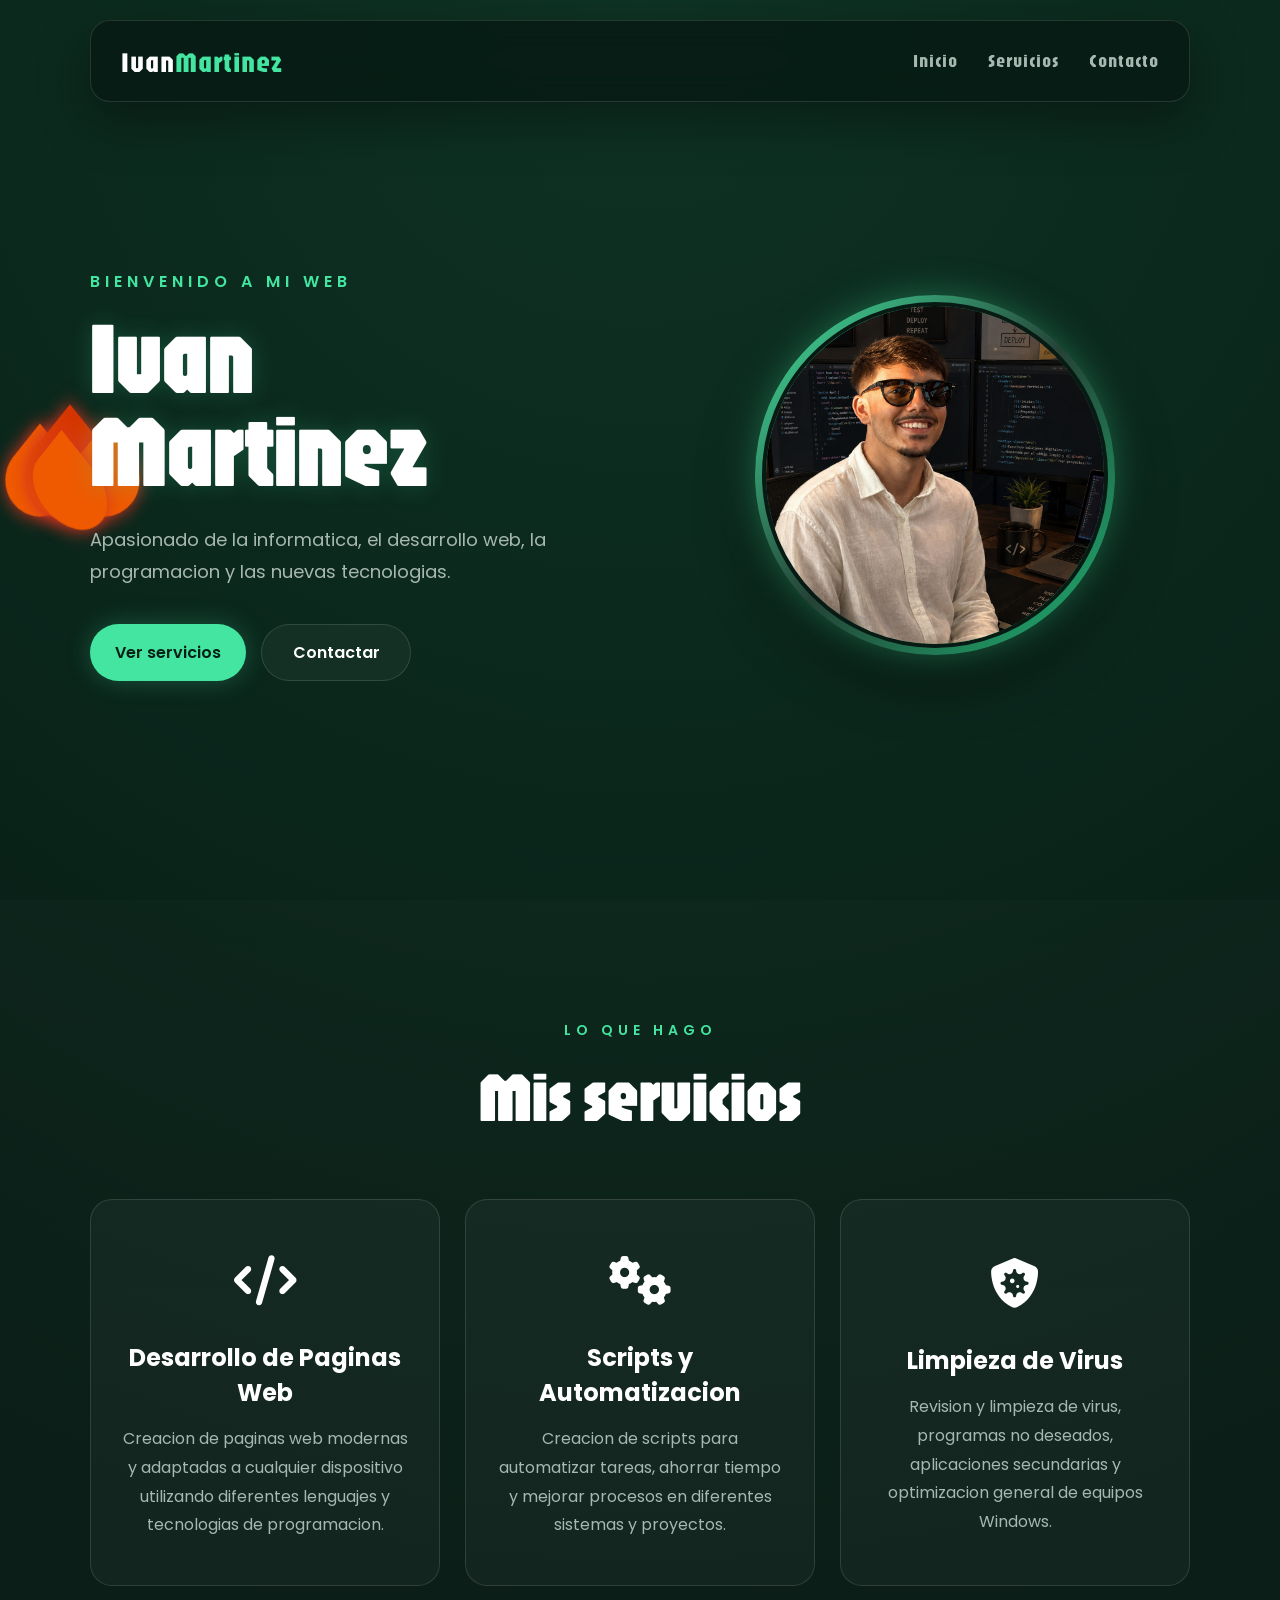
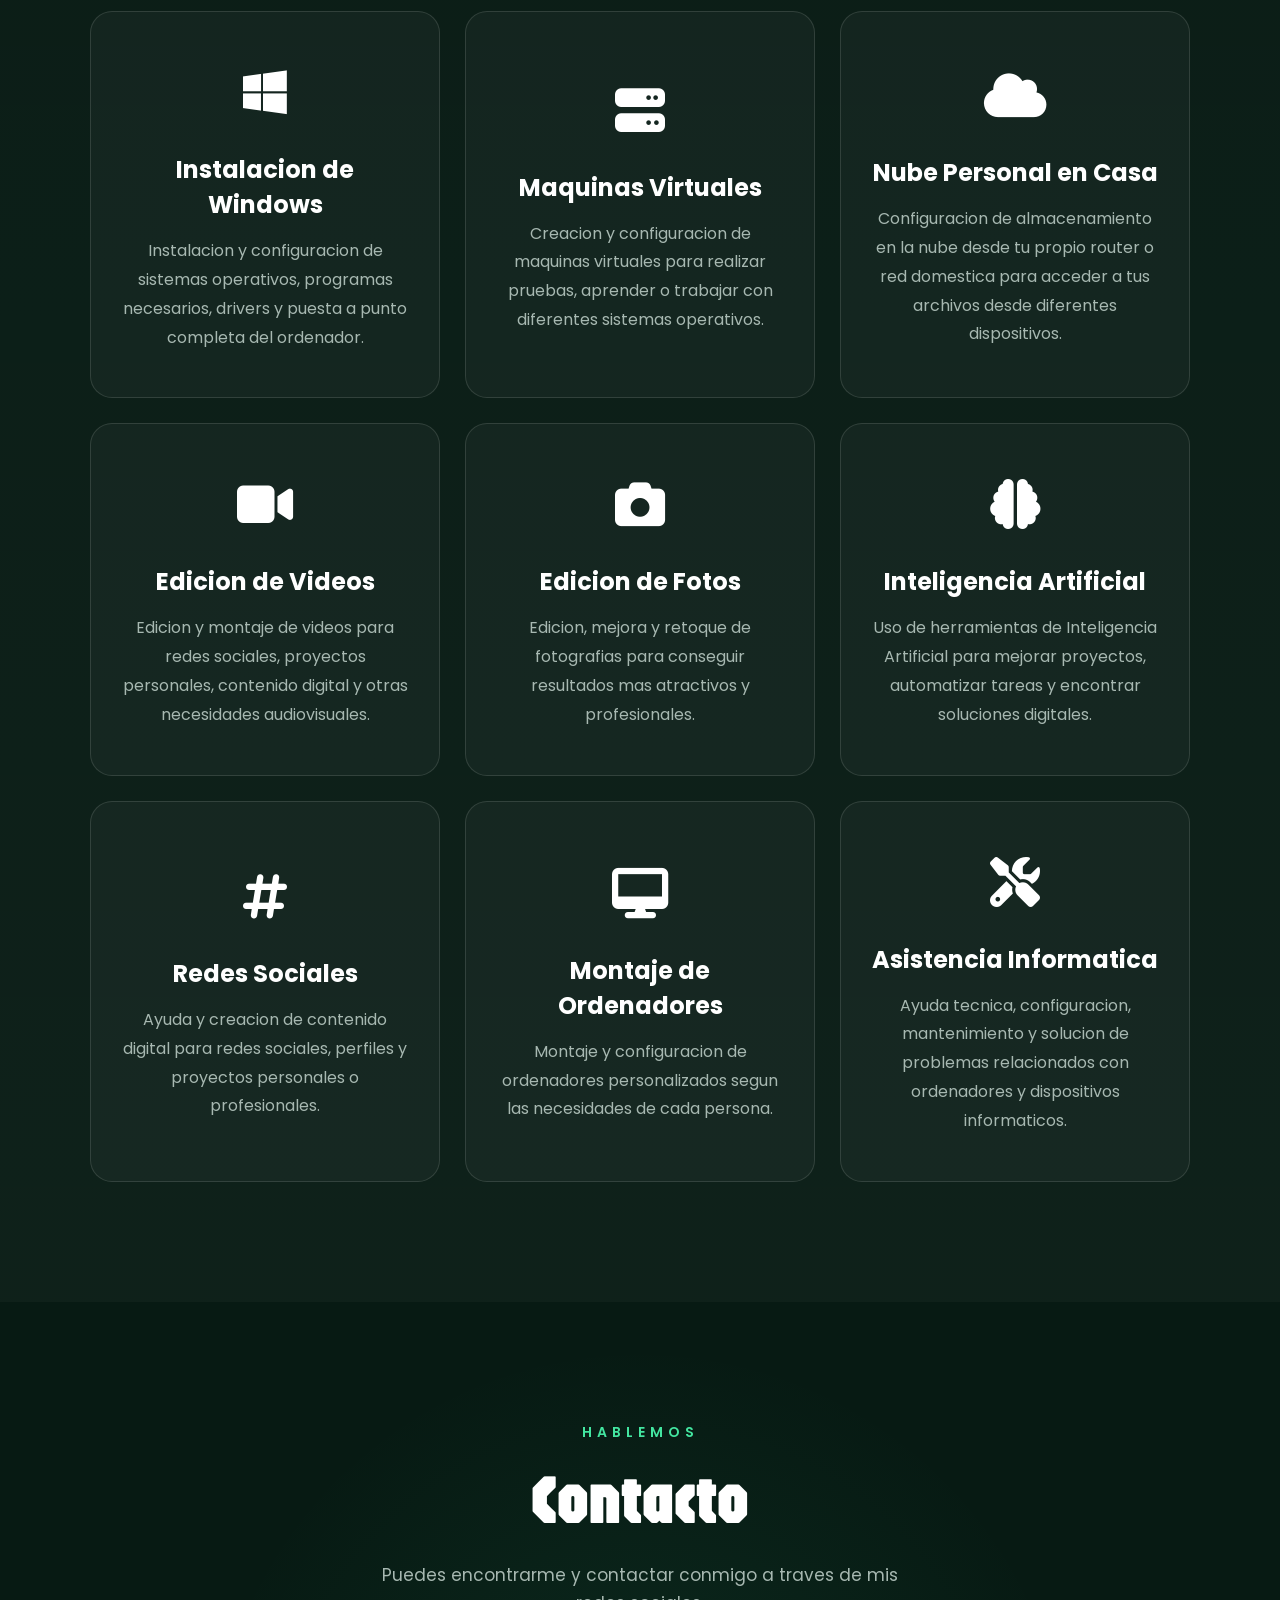
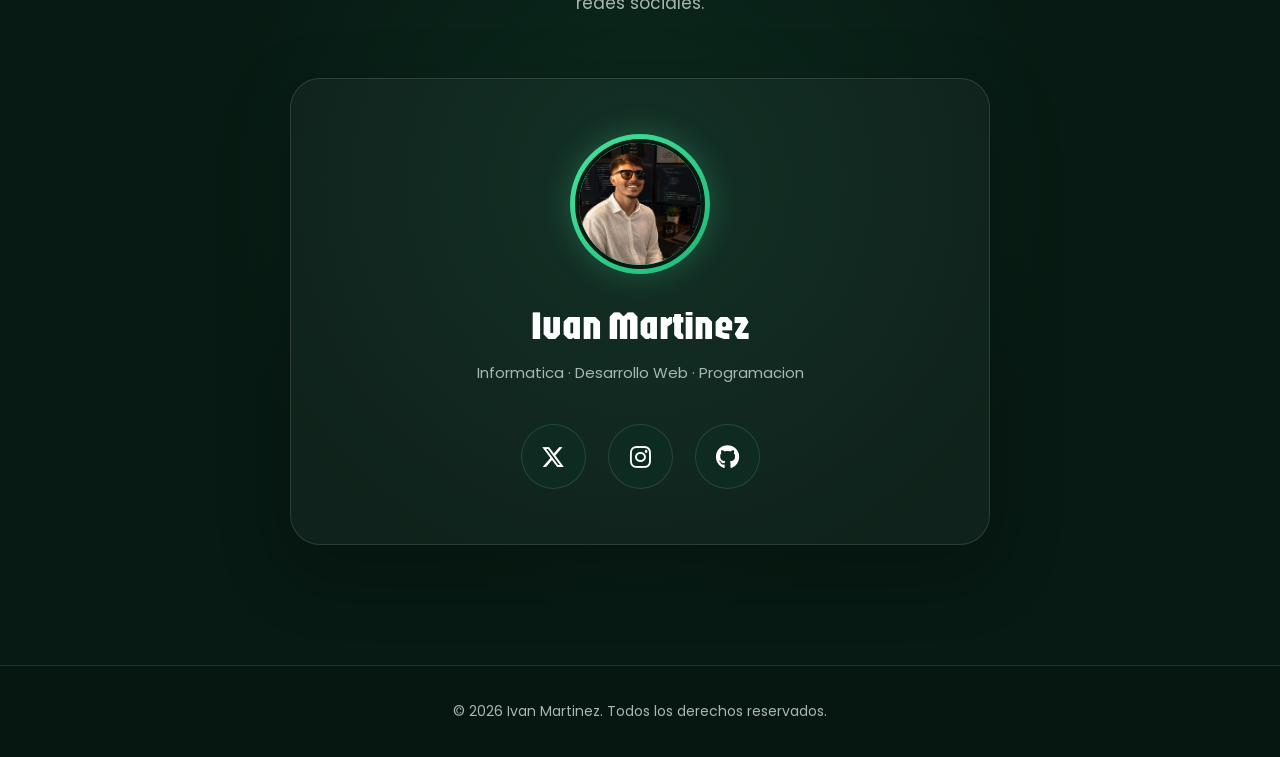
==== commit 4fcbbcac: "Create index.html" ====
--- a/index.html
+++ b/index.html
@@ -1,560 +1,801 @@
-<!DOCTYPE html>
-<html lang="es">
-
-<head>
-
-    <meta charset="UTF-8">
-
-    <meta name="viewport" content="width=device-width, initial-scale=1.0">
-
-    <meta name="description" content="Pagina web personal de Ivan Martinez">
-
-    <title>MiWeb | Ivan Martinez</title>
-
-
-    <!-- ================= GOOGLE FONTS ================= -->
-
-    <link rel="preconnect" href="https://fonts.googleapis.com">
-
-    <link rel="preconnect" href="https://fonts.gstatic.com" crossorigin>
-
-
-    <link
-        href="https://fonts.googleapis.com/css2?family=Jaro:opsz@6..72&family=Poppins:wght@400;500;600;700&display=swap"
-        rel="stylesheet"
-    >
-
-
-    <!-- ================= FONT AWESOME ================= -->
-
-    <link
-        rel="stylesheet"
-        href="https://cdnjs.cloudflare.com/ajax/libs/font-awesome/6.5.2/css/all.min.css"
-    >
-
-
-    <!-- ================= CSS ================= -->
-
-    <link rel="stylesheet" href="IvanMartinez-2.css">
-
-    <link rel="stylesheet" href="fire.css">
-
-
-</head>
-
-
-<body>
-
-
-    <!-- ==================================================
-         HEADER
-    ================================================== -->
-
-    <header class="header">
-
-        <div class="header-container">
-
-
-            <!-- LOGO -->
-
-            <a href="#inicio" class="logo">
-
-                Ivan<span>Martinez</span>
-
-            </a>
-
-
-            <!-- MENU -->
-
-            <nav class="nav" aria-label="Navegacion principal">
-
-                <ul class="nav-list">
-
-
-                    <li class="nav-item">
-
-                        <a href="#inicio" class="nav-link">
-                            Inicio
-                        </a>
-
-                    </li>
-
-
-                    <li class="nav-item">
-
-                        <a href="#servicios" class="nav-link">
-                            Servicios
-                        </a>
-
-                    </li>
-
-
-                    <li class="nav-item">
-
-                        <a href="#contacto" class="nav-link">
-                            Contacto
-                        </a>
-
-                    </li>
-
-
-                </ul>
-
-            </nav>
-
-
-        </div>
-
-    </header>
-
-
-
-    <!-- ==================================================
-         CONTENIDO PRINCIPAL
-    ================================================== -->
-
-    <main>
-
-
-        <!-- ==================================================
-             INICIO
-        ================================================== -->
-
-        <section id="inicio" class="hero">
-
-
-            <!-- ================= FUEGO ================= -->
-
-            <div class="fire" aria-hidden="true">
-
-                <div class="fire-left">
-
-                    <div class="main-fire"></div>
-
-                    <div class="particle-fire"></div>
-
-                </div>
-
-
-                <div class="fire-center">
-
-                    <div class="main-fire"></div>
-
-                    <div class="particle-fire"></div>
-
-                </div>
-
-
-                <div class="fire-right">
-
-                    <div class="main-fire"></div>
-
-                    <div class="particle-fire"></div>
-
-                </div>
-
-
-                <div class="fire-bottom">
-
-                    <div class="main-fire"></div>
-
-                </div>
-
-            </div>
-
-
-
-            <!-- CONTENIDO HERO -->
-
-            <div class="hero-container">
-
-
-                <!-- TEXTO -->
-
-                <div class="hero-content">
-
-
-                    <span class="hero-subtitle">
-
-                        Bienvenido a mi web
-
-                    </span>
-
-
-                    <h1 class="hero-title">
-
-                        Ivan<br>
-                        Martinez
-
-                    </h1>
-
-
-                    <p class="hero-text">
-
-                        Apasionado de la informatica, el desarrollo web,
-                        la programacion y las nuevas tecnologias.
-
-                    </p>
-
-
-                    <div class="hero-buttons">
-
-
-                        <a href="#servicios" class="btn btn-primary">
-
-                            Ver servicios
-
-                        </a>
-
-
-                        <a href="#contacto" class="btn btn-secondary">
-
-                            Contactar
-
-                        </a>
-
-
-                    </div>
-
-
-                </div>
-
-
-
-                <!-- FOTO -->
-
-                <div class="hero-image-container">
-
-
-                    <div class="hero-image">
-
-                        <img
-                            src="ivanpw.png"
-                            alt="Ivan Martinez"
-                        >
-
-                    </div>
-
-
-                </div>
-
-
-            </div>
-
-
-        </section>
-
-
-
-        <!-- ==================================================
-             SERVICIOS
-        ================================================== -->
-
-        <section id="servicios" class="services">
-
-
-            <div class="section-header">
-
-
-                <span class="section-subtitle">
-
-                    Lo que hago
-
-                </span>
-
-
-                <h2>
-
-                    Mis servicios
-
-                </h2>
-
-
-            </div>
-
-
-
-            <div class="services-grid">
-
-
-                <!-- SERVICIO 1 -->
-
-                <article class="service-card">
-
-
-                    <div class="service-icon">
-
-                        💻
-
-                    </div>
-
-
-                    <h3>
-
-                        Desarrollo Web
-
-                    </h3>
-
-
-                    <p>
-
-                        Creacion de paginas web modernas,
-                        rapidas y adaptadas a cualquier dispositivo.
-
-                    </p>
-
-
-                </article>
-
-
-
-                <!-- SERVICIO 2 -->
-
-                <article class="service-card">
-
-
-                    <div class="service-icon">
-
-                        ⚙️
-
-                    </div>
-
-
-                    <h3>
-
-                        Programacion
-
-                    </h3>
-
-
-                    <p>
-
-                        Desarrollo de aplicaciones y soluciones
-                        personalizadas para diferentes proyectos.
-
-                    </p>
-
-
-                </article>
-
-
-
-                <!-- SERVICIO 3 -->
-
-                <article class="service-card">
-
-
-                    <div class="service-icon">
-
-                        🔥
-
-                    </div>
-
-
-                    <h3>
-
-                        Proyectos
-
-                    </h3>
-
-
-                    <p>
-
-                        Desarrollo de proyectos personales
-                        y profesionales relacionados con la informatica.
-
-                    </p>
-
-
-                </article>
-
-
-            </div>
-
-
-        </section>
-
-
-
-        <!-- ==================================================
-             CONTACTO
-        ================================================== -->
-
-        <section id="contacto" class="contact">
-
-
-            <div class="contact-wrapper">
-
-
-                <!-- TITULO -->
-
-                <div class="section-header">
-
-
-                    <span class="section-subtitle">
-
-                        Hablemos
-
-                    </span>
-
-
-                    <h2>
-
-                        Contacto
-
-                    </h2>
-
-
-                    <p class="contact-description">
-
-                        Puedes encontrarme y contactar conmigo
-                        a traves de mis redes sociales.
-
-                    </p>
-
-
-                </div>
-
-
-
-                <!-- TARJETA CONTACTO -->
-
-                <div class="contact-card">
-
-
-                    <!-- FOTO -->
-
-                    <div class="contact-profile">
-
-                        <img
-                            src="ivanpw.png"
-                            alt="Ivan Martinez"
-                        >
-
-                    </div>
-
-
-                    <!-- INFORMACION -->
-
-                    <h3>
-
-                        Ivan Martinez
-
-                    </h3>
-
-
-                    <p>
-
-                        Informatica · Desarrollo Web · Programacion
-
-                    </p>
-
-
-
-                    <!-- REDES SOCIALES -->
-
-                    <div class="social-container">
-
-
-                        <!-- TWITTER -->
-
-                        <a
-                            class="social twitter"
-                            href="https://twitter.com/informatico__"
-                            target="_blank"
-                            rel="noopener noreferrer"
-                            aria-label="Twitter"
-                        >
-
-                            <span class="tooltip">
-
-                                Twitter
-
-                            </span>
-
-
-                            <i class="fa-brands fa-x-twitter"></i>
-
-                        </a>
-
-
-
-                        <!-- INSTAGRAM -->
-
-                        <a
-                            class="social instagram"
-                            href="https://www.instagram.com/ivanmaartineez__/"
-                            target="_blank"
-                            rel="noopener noreferrer"
-                            aria-label="Instagram"
-                        >
-
-                            <span class="tooltip">
-
-                                Instagram
-
-                            </span>
-
-
-                            <i class="fa-brands fa-instagram"></i>
-
-                        </a>
-
-
-
-                        <!-- GITHUB -->
-
-                        <a
-                            class="social github"
-                            href="https://github.com/IvanMartinez77"
-                            target="_blank"
-                            rel="noopener noreferrer"
-                            aria-label="GitHub"
-                        >
-
-                            <span class="tooltip">
-
-                                GitHub
-
-                            </span>
-
-
-                            <i class="fa-brands fa-github"></i>
-
-                        </a>
-
-
-                    </div>
-
-
-                </div>
-
-
-            </div>
-
-
-        </section>
-
-
-    </main>
-
-
-
-    <!-- ==================================================
-         FOOTER
-    ================================================== -->
-
-    <footer class="footer">
-
-        <p>
-
-            © 2026 Ivan Martinez. Todos los derechos reservados.
-
-        </p>
-
-    </footer>
-
-
-</body>
-
-</html>
+<!DOCTYPE html>
+<html lang="es">
+
+<head>
+
+    <meta charset="UTF-8">
+
+    <meta name="viewport" content="width=device-width, initial-scale=1.0">
+
+    <meta name="description" content="Pagina web personal de Ivan Martinez">
+
+    <title>MiWeb | Ivan Martinez</title>
+
+
+    <!-- ================= GOOGLE FONTS ================= -->
+
+    <link rel="preconnect" href="https://fonts.googleapis.com">
+
+    <link rel="preconnect" href="https://fonts.gstatic.com" crossorigin>
+
+
+    <link
+        href="https://fonts.googleapis.com/css2?family=Jaro:opsz@6..72&family=Poppins:wght@400;500;600;700&display=swap"
+        rel="stylesheet"
+    >
+
+
+    <!-- ================= FONT AWESOME ================= -->
+
+    <link
+        rel="stylesheet"
+        href="https://cdnjs.cloudflare.com/ajax/libs/font-awesome/6.5.2/css/all.min.css"
+    >
+
+
+    <!-- ================= CSS ================= -->
+
+    <link rel="stylesheet" href="IvanMartinez-2.css">
+
+    <link rel="stylesheet" href="fire.css">
+
+
+</head>
+
+
+<body>
+
+
+    <!-- ==================================================
+         HEADER
+    ================================================== -->
+
+    <header class="header">
+
+        <div class="header-container">
+
+
+            <!-- LOGO -->
+
+            <a href="#inicio" class="logo">
+
+                Ivan<span>Martinez</span>
+
+            </a>
+
+
+            <!-- MENU -->
+
+            <nav class="nav" aria-label="Navegacion principal">
+
+                <ul class="nav-list">
+
+
+                    <li class="nav-item">
+
+                        <a href="#inicio" class="nav-link">
+                            Inicio
+                        </a>
+
+                    </li>
+
+
+                    <li class="nav-item">
+
+                        <a href="#servicios" class="nav-link">
+                            Servicios
+                        </a>
+
+                    </li>
+
+
+                    <li class="nav-item">
+
+                        <a href="#contacto" class="nav-link">
+                            Contacto
+                        </a>
+
+                    </li>
+
+
+                </ul>
+
+            </nav>
+
+
+        </div>
+
+    </header>
+
+
+
+    <!-- ==================================================
+         CONTENIDO PRINCIPAL
+    ================================================== -->
+
+    <main>
+
+
+        <!-- ==================================================
+             INICIO
+        ================================================== -->
+
+        <section id="inicio" class="hero">
+
+
+            <!-- ================= FUEGO ================= -->
+
+            <div class="fire" aria-hidden="true">
+
+                <div class="fire-left">
+
+                    <div class="main-fire"></div>
+
+                    <div class="particle-fire"></div>
+
+                </div>
+
+
+                <div class="fire-center">
+
+                    <div class="main-fire"></div>
+
+                    <div class="particle-fire"></div>
+
+                </div>
+
+
+                <div class="fire-right">
+
+                    <div class="main-fire"></div>
+
+                    <div class="particle-fire"></div>
+
+                </div>
+
+
+                <div class="fire-bottom">
+
+                    <div class="main-fire"></div>
+
+                </div>
+
+            </div>
+
+
+
+            <!-- CONTENIDO HERO -->
+
+            <div class="hero-container">
+
+
+                <!-- TEXTO -->
+
+                <div class="hero-content">
+
+
+                    <span class="hero-subtitle">
+
+                        Bienvenido a mi web
+
+                    </span>
+
+
+                    <h1 class="hero-title">
+
+                        Ivan<br>
+                        Martinez
+
+                    </h1>
+
+
+                    <p class="hero-text">
+
+                        Apasionado de la informatica, el desarrollo web,
+                        la programacion y las nuevas tecnologias.
+
+                    </p>
+
+
+                    <div class="hero-buttons">
+
+
+                        <a href="#servicios" class="btn btn-primary">
+
+                            Ver servicios
+
+                        </a>
+
+
+                        <a href="#contacto" class="btn btn-secondary">
+
+                            Contactar
+
+                        </a>
+
+
+                    </div>
+
+
+                </div>
+
+
+
+                <!-- FOTO -->
+
+                <div class="hero-image-container">
+
+
+                    <div class="hero-image">
+
+                        <img
+                            src="ivanpw.png"
+                            alt="Ivan Martinez"
+                        >
+
+                    </div>
+
+
+                </div>
+
+
+            </div>
+
+
+        </section>
+
+
+
+        <!-- ==================================================
+             SERVICIOS
+        ================================================== -->
+
+        <section id="servicios" class="services">
+
+
+            <div class="section-header">
+
+
+                <span class="section-subtitle">
+
+                    Lo que hago
+
+                </span>
+
+
+                <h2>
+
+                    Mis servicios
+
+                </h2>
+
+
+            </div>
+
+
+
+            <div class="services-grid">
+
+
+    <!-- SERVICIO 1 -->
+
+    <article class="service-card">
+
+        <div class="service-icon">
+
+            <i class="fa-solid fa-code"></i>
+
+        </div>
+
+        <h3>
+
+            Desarrollo de Paginas Web
+
+        </h3>
+
+        <p>
+
+            Creacion de paginas web modernas y adaptadas
+            a cualquier dispositivo utilizando diferentes
+            lenguajes y tecnologias de programacion.
+
+        </p>
+
+    </article>
+
+
+
+    <!-- SERVICIO 2 -->
+
+    <article class="service-card">
+
+        <div class="service-icon">
+
+            <i class="fa-solid fa-gears"></i>
+
+        </div>
+
+        <h3>
+
+            Scripts y Automatizacion
+
+        </h3>
+
+        <p>
+
+            Creacion de scripts para automatizar tareas,
+            ahorrar tiempo y mejorar procesos en diferentes
+            sistemas y proyectos.
+
+        </p>
+
+    </article>
+
+
+
+    <!-- SERVICIO 3 -->
+
+    <article class="service-card">
+
+        <div class="service-icon">
+
+            <i class="fa-solid fa-shield-virus"></i>
+
+        </div>
+
+        <h3>
+
+            Limpieza de Virus
+
+        </h3>
+
+        <p>
+
+            Revision y limpieza de virus, programas no deseados,
+            aplicaciones secundarias y optimizacion general
+            de equipos Windows.
+
+        </p>
+
+    </article>
+
+
+
+    <!-- SERVICIO 4 -->
+
+    <article class="service-card">
+
+        <div class="service-icon">
+
+            <i class="fa-brands fa-windows"></i>
+
+        </div>
+
+        <h3>
+
+            Instalacion de Windows
+
+        </h3>
+
+        <p>
+
+            Instalacion y configuracion de sistemas operativos,
+            programas necesarios, drivers y puesta a punto
+            completa del ordenador.
+
+        </p>
+
+    </article>
+
+
+
+    <!-- SERVICIO 5 -->
+
+    <article class="service-card">
+
+        <div class="service-icon">
+
+            <i class="fa-solid fa-server"></i>
+
+        </div>
+
+        <h3>
+
+            Maquinas Virtuales
+
+        </h3>
+
+        <p>
+
+            Creacion y configuracion de maquinas virtuales
+            para realizar pruebas, aprender o trabajar con
+            diferentes sistemas operativos.
+
+        </p>
+
+    </article>
+
+
+
+    <!-- SERVICIO 6 -->
+
+    <article class="service-card">
+
+        <div class="service-icon">
+
+            <i class="fa-solid fa-cloud"></i>
+
+        </div>
+
+        <h3>
+
+            Nube Personal en Casa
+
+        </h3>
+
+        <p>
+
+            Configuracion de almacenamiento en la nube desde
+            tu propio router o red domestica para acceder
+            a tus archivos desde diferentes dispositivos.
+
+        </p>
+
+    </article>
+
+
+
+    <!-- SERVICIO 7 -->
+
+    <article class="service-card">
+
+        <div class="service-icon">
+
+            <i class="fa-solid fa-video"></i>
+
+        </div>
+
+        <h3>
+
+            Edicion de Videos
+
+        </h3>
+
+        <p>
+
+            Edicion y montaje de videos para redes sociales,
+            proyectos personales, contenido digital y otras
+            necesidades audiovisuales.
+
+        </p>
+
+    </article>
+
+
+
+    <!-- SERVICIO 8 -->
+
+    <article class="service-card">
+
+        <div class="service-icon">
+
+            <i class="fa-solid fa-camera"></i>
+
+        </div>
+
+        <h3>
+
+            Edicion de Fotos
+
+        </h3>
+
+        <p>
+
+            Edicion, mejora y retoque de fotografias para
+            conseguir resultados mas atractivos y profesionales.
+
+        </p>
+
+    </article>
+
+
+
+    <!-- SERVICIO 9 -->
+
+    <article class="service-card">
+
+        <div class="service-icon">
+
+            <i class="fa-solid fa-brain"></i>
+
+        </div>
+
+        <h3>
+
+            Inteligencia Artificial
+
+        </h3>
+
+        <p>
+
+            Uso de herramientas de Inteligencia Artificial
+            para mejorar proyectos, automatizar tareas y
+            encontrar soluciones digitales.
+
+        </p>
+
+    </article>
+
+
+
+    <!-- SERVICIO 10 -->
+
+    <article class="service-card">
+
+        <div class="service-icon">
+
+            <i class="fa-solid fa-hashtag"></i>
+
+        </div>
+
+        <h3>
+
+            Redes Sociales
+
+        </h3>
+
+        <p>
+
+            Ayuda y creacion de contenido digital para redes
+            sociales, perfiles y proyectos personales o
+            profesionales.
+
+        </p>
+
+    </article>
+
+
+
+    <!-- SERVICIO 11 -->
+
+    <article class="service-card">
+
+        <div class="service-icon">
+
+            <i class="fa-solid fa-desktop"></i>
+
+        </div>
+
+        <h3>
+
+            Montaje de Ordenadores
+
+        </h3>
+
+        <p>
+
+            Montaje y configuracion de ordenadores personalizados
+            segun las necesidades de cada persona.
+
+        </p>
+
+    </article>
+
+
+
+    <!-- SERVICIO 12 -->
+
+    <article class="service-card">
+
+        <div class="service-icon">
+
+            <i class="fa-solid fa-screwdriver-wrench"></i>
+
+        </div>
+
+        <h3>
+
+            Asistencia Informatica
+
+        </h3>
+
+        <p>
+
+            Ayuda tecnica, configuracion, mantenimiento y
+            solucion de problemas relacionados con ordenadores
+            y dispositivos informaticos.
+
+        </p>
+
+    </article>
+
+
+</div>
+
+
+        </section>
+
+
+
+        <!-- ==================================================
+             CONTACTO
+        ================================================== -->
+
+        <section id="contacto" class="contact">
+
+
+            <div class="contact-wrapper">
+
+
+                <!-- TITULO -->
+
+                <div class="section-header">
+
+
+                    <span class="section-subtitle">
+
+                        Hablemos
+
+                    </span>
+
+
+                    <h2>
+
+                        Contacto
+
+                    </h2>
+
+
+                    <p class="contact-description">
+
+                        Puedes encontrarme y contactar conmigo
+                        a traves de mis redes sociales.
+
+                    </p>
+
+
+                </div>
+
+
+
+                <!-- TARJETA CONTACTO -->
+
+                <div class="contact-card">
+
+
+                    <!-- FOTO -->
+
+                    <div class="contact-profile">
+
+                        <img
+                            src="ivanpw.png"
+                            alt="Ivan Martinez"
+                        >
+
+                    </div>
+
+
+                    <!-- INFORMACION -->
+
+                    <h3>
+
+                        Ivan Martinez
+
+                    </h3>
+
+
+                    <p>
+
+                        Informatica · Desarrollo Web · Programacion
+
+                    </p>
+
+
+
+                    <!-- REDES SOCIALES -->
+
+                    <div class="social-container">
+
+
+                        <!-- TWITTER -->
+
+                        <a
+                            class="social twitter"
+                            href="https://twitter.com/informatico__"
+                            target="_blank"
+                            rel="noopener noreferrer"
+                            aria-label="Twitter"
+                        >
+
+                            <span class="tooltip">
+
+                                Twitter
+
+                            </span>
+
+
+                            <i class="fa-brands fa-x-twitter"></i>
+
+                        </a>
+
+
+
+                        <!-- INSTAGRAM -->
+
+                        <a
+                            class="social instagram"
+                            href="https://www.instagram.com/ivanmaartineez__/"
+                            target="_blank"
+                            rel="noopener noreferrer"
+                            aria-label="Instagram"
+                        >
+
+                            <span class="tooltip">
+
+                                Instagram
+
+                            </span>
+
+
+                            <i class="fa-brands fa-instagram"></i>
+
+                        </a>
+
+
+
+                        <!-- GITHUB -->
+
+                        <a
+                            class="social github"
+                            href="https://github.com/IvanMartinez77"
+                            target="_blank"
+                            rel="noopener noreferrer"
+                            aria-label="GitHub"
+                        >
+
+                            <span class="tooltip">
+
+                                GitHub
+
+                            </span>
+
+
+                            <i class="fa-brands fa-github"></i>
+
+                        </a>
+
+
+                    </div>
+
+
+                </div>
+
+
+            </div>
+
+
+        </section>
+
+
+    </main>
+
+
+
+    <!-- ==================================================
+         FOOTER
+    ================================================== -->
+
+    <footer class="footer">
+
+        <p>
+
+            © 2026 Ivan Martinez. Todos los derechos reservados.
+
+        </p>
+
+    </footer>
+
+
+</body>
+
+</html>
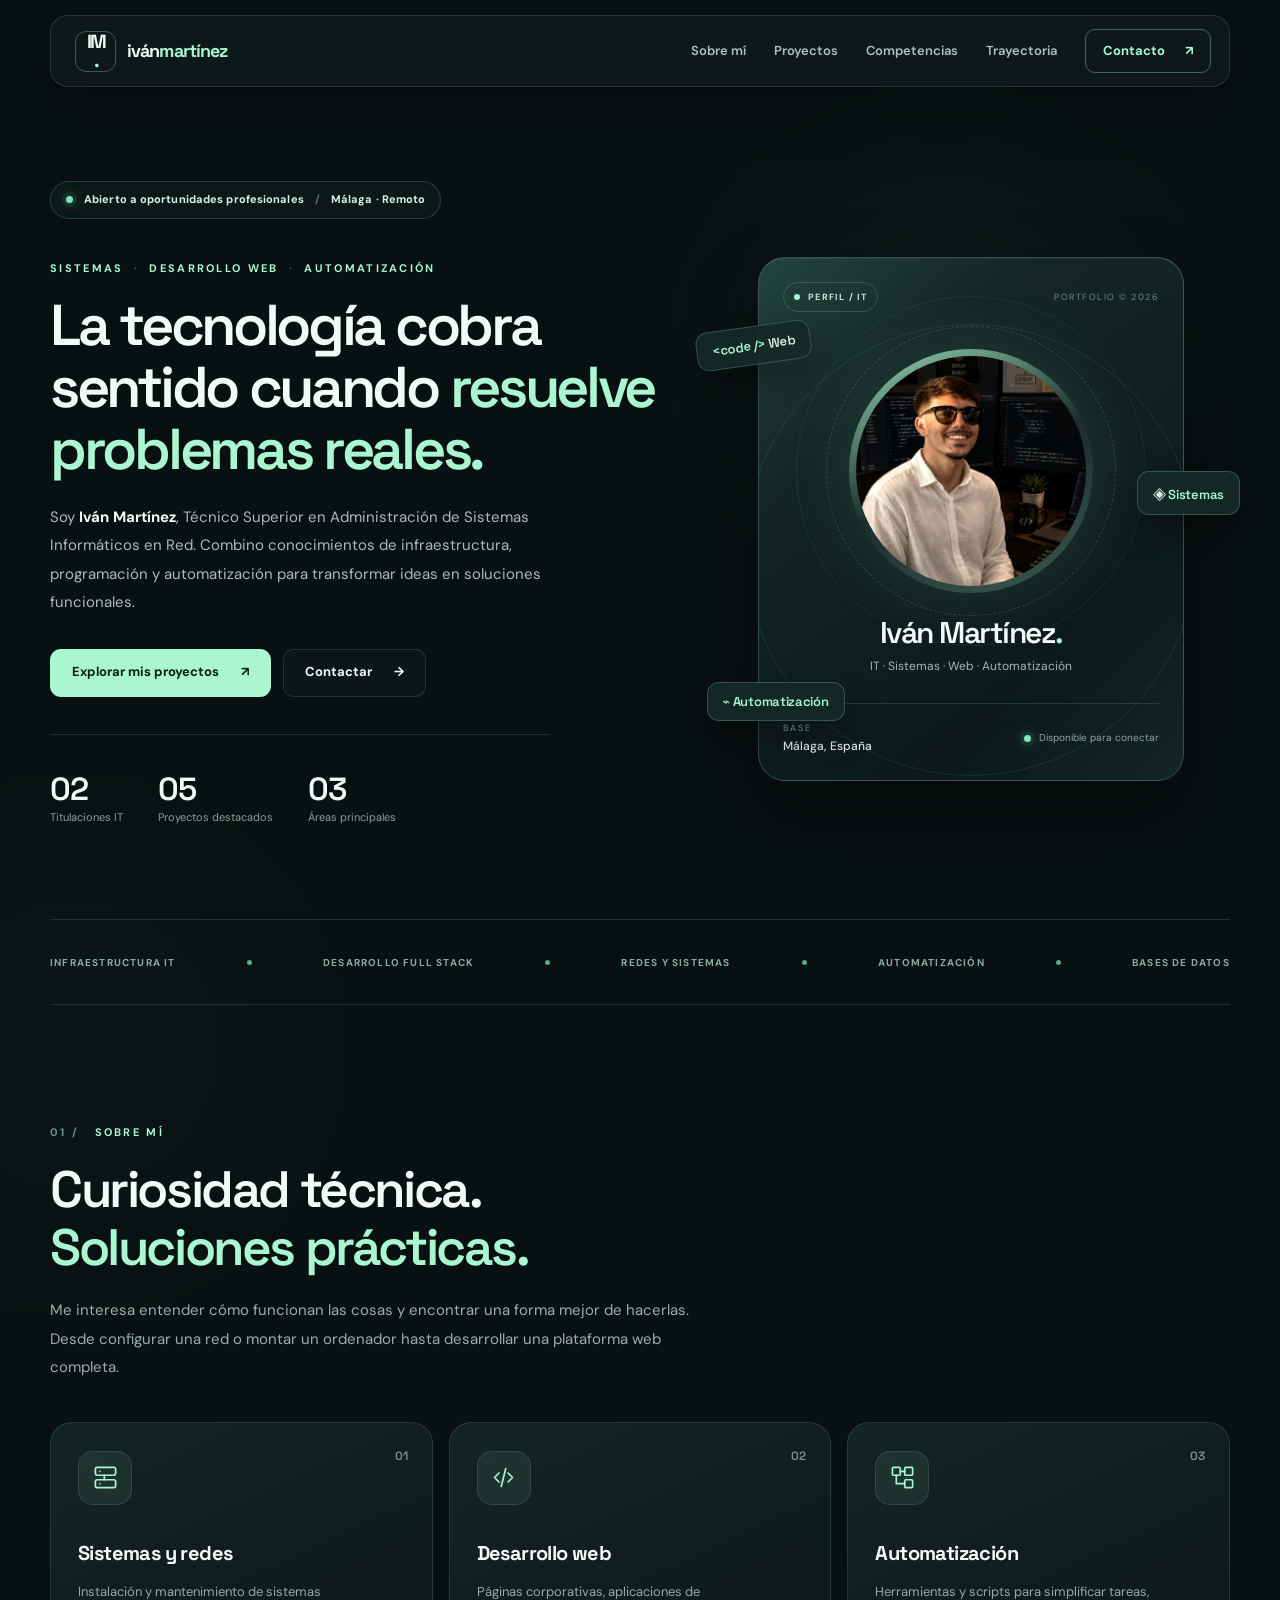
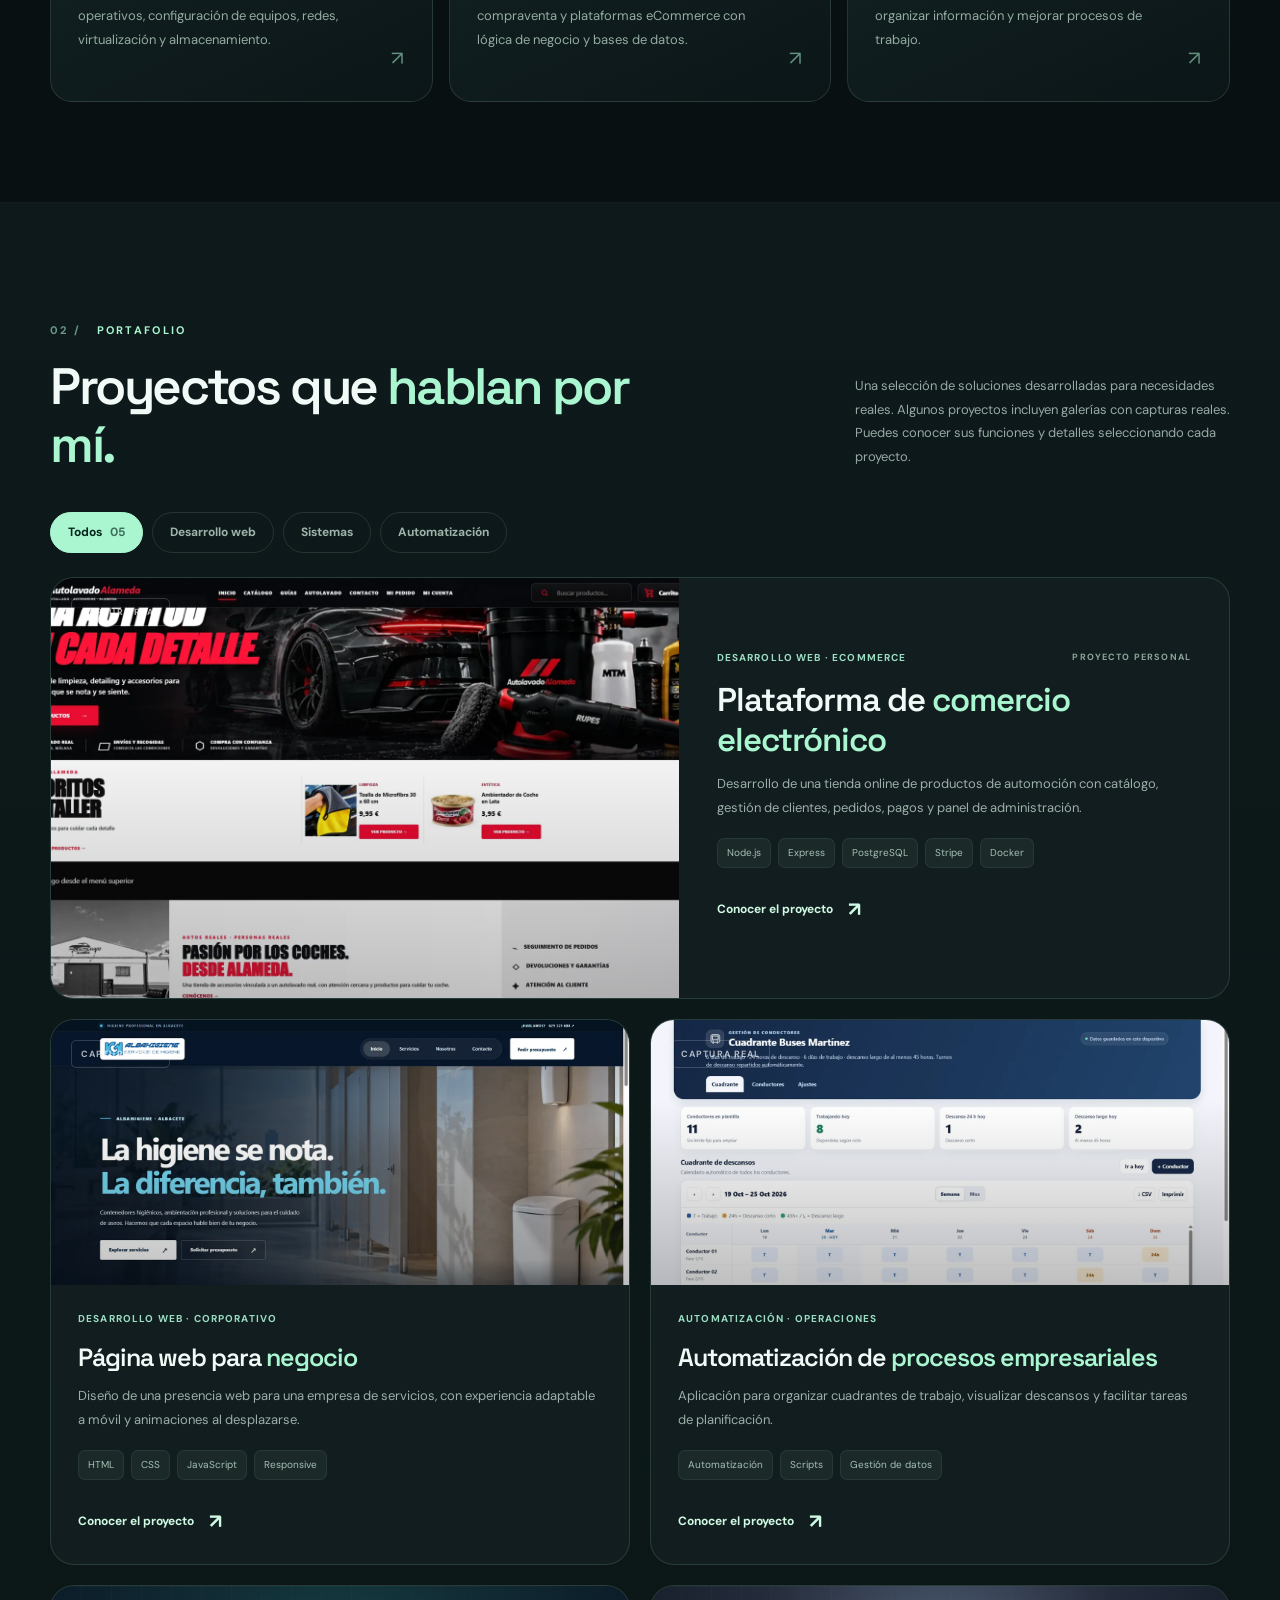
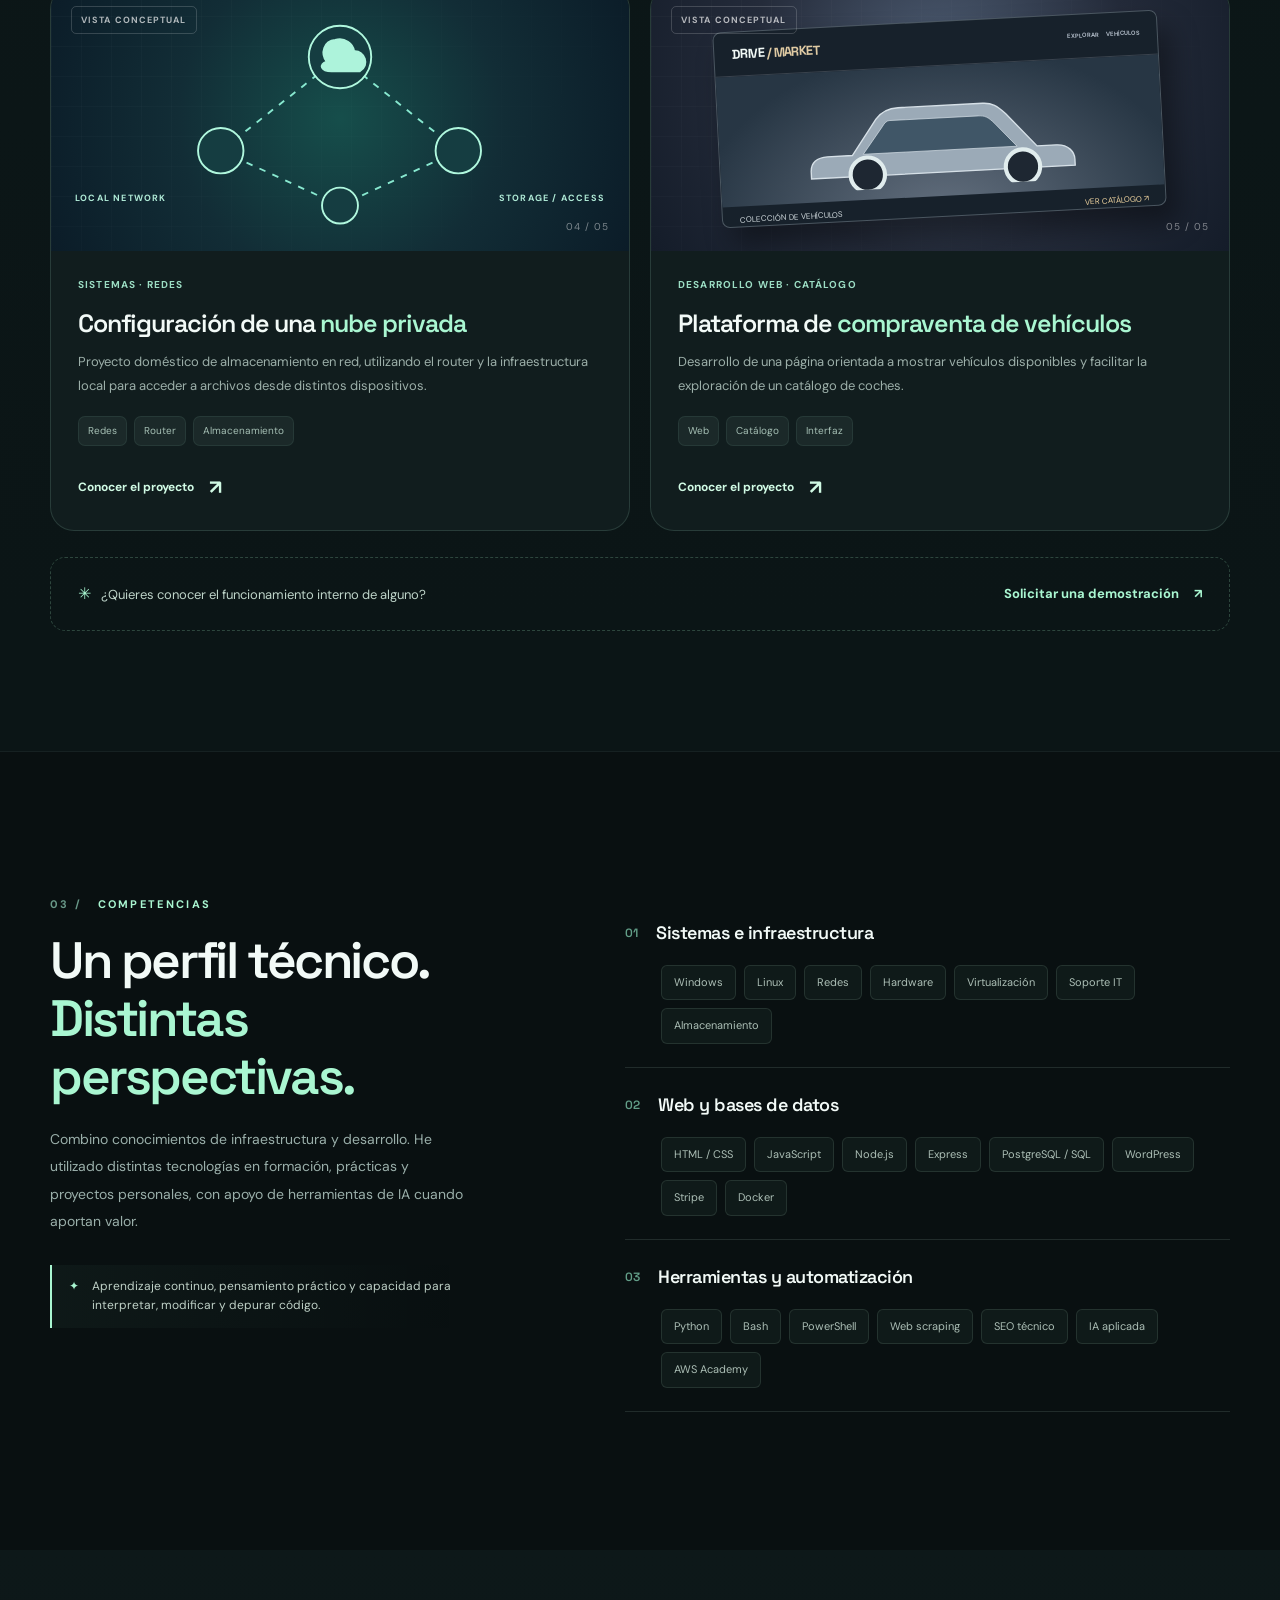
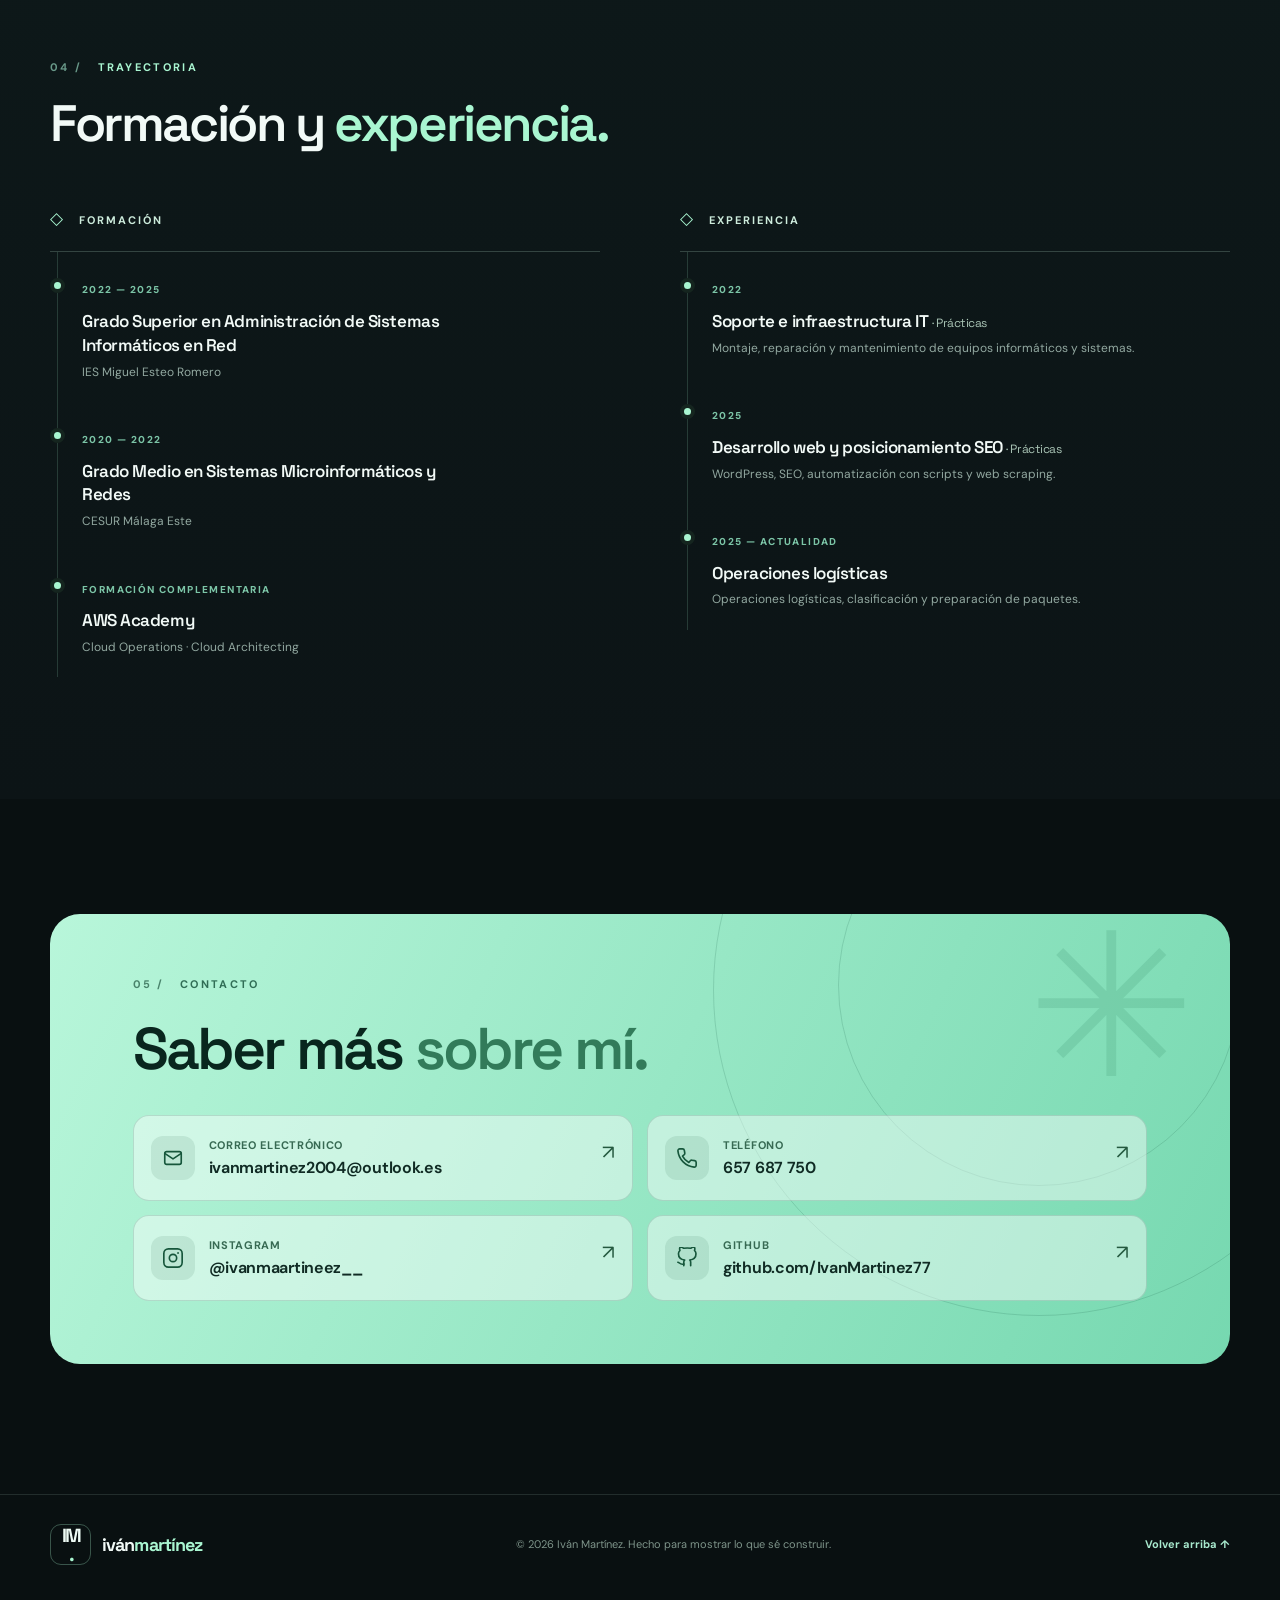
==== commit 917829d8: "Actualizar portafolio profesional" ====
--- a/index.html
+++ b/index.html
@@ -1,801 +1,181 @@
 <!DOCTYPE html>
 <html lang="es">
+<head>
+  <meta charset="utf-8">
+  <meta name="viewport" content="width=device-width,initial-scale=1">
+  <meta name="color-scheme" content="dark">
+  <meta name="theme-color" content="#0a1113">
+  <meta name="description" content="Portafolio profesional de Iván Martínez, técnico superior en Administración de Sistemas Informáticos en Red. Proyectos de desarrollo web, sistemas, redes y automatización en Málaga.">
+  <meta name="author" content="Iván Francisco Martínez Serrano">
+  <meta property="og:type" content="website">
+  <meta property="og:title" content="Iván Martínez | Sistemas, Desarrollo y Automatización">
+  <meta property="og:description" content="Proyectos reales de sistemas, redes, desarrollo web y automatización. Málaga · España.">
+  <meta property="og:url" content="https://ivanmartinez77.github.io/ivanmartinez.github.io/">
+  <meta name="robots" content="index,follow">
+  <link rel="icon" type="image/svg+xml" href="assets/favicon.svg">
+  <link rel="preconnect" href="https://fonts.googleapis.com">
+  <link rel="preconnect" href="https://fonts.gstatic.com" crossorigin>
+  <link href="https://fonts.googleapis.com/css2?family=DM+Sans:wght@400;500;600;700&family=Space+Grotesk:wght@400;500;600;700&display=swap" rel="stylesheet">
+  <link rel="stylesheet" href="styles.css">
+  <script defer src="script.js"></script>
+  <script type="application/ld+json">{"@context":"https://schema.org","@type":"Person","name":"Iván Francisco Martínez Serrano","url":"https://ivanmartinez77.github.io/ivanmartinez.github.io/","jobTitle":"Técnico informático y desarrollador web","address":{"@type":"PostalAddress","addressLocality":"Málaga","addressCountry":"ES"},"sameAs":["https://github.com/IvanMartinez77","https://www.instagram.com/ivanmaartineez__/"]}</script>
+  <title>Iván Martínez — Portafolio IT | Sistemas, Web y Automatización</title>
+</head>
+<body>
+  <a class="skip-link" href="#contenido">Saltar al contenido</a>
+  <div class="ambient ambient-one" aria-hidden="true"></div>
+  <div class="ambient ambient-two" aria-hidden="true"></div>
 
-<head>
+  <header class="site-header" id="arriba">
+    <div class="nav-shell container">
+      <a class="brand" href="#inicio" aria-label="Iván Martínez, ir al inicio"><span class="brand-mark">IM<span class="brand-dot">.</span></span><span class="brand-name">iván<span>martínez</span></span></a>
+      <button class="menu-toggle" id="menu-toggle" aria-label="Abrir menú de navegación" aria-expanded="false" aria-controls="site-nav"><span></span><span></span><span></span></button>
+      <nav id="site-nav" class="site-nav" aria-label="Navegación principal">
+        <a href="#sobre-mi">Sobre mí</a><a href="#proyectos">Proyectos</a><a href="#competencias">Competencias</a><a href="#trayectoria">Trayectoria</a>
+        <a class="nav-cta" href="#contacto">Contacto <span aria-hidden="true">↗</span></a>
+      </nav>
+    </div>
+  </header>
 
-    <meta charset="UTF-8">
+  <main id="contenido">
+    <section class="hero section" id="inicio" aria-labelledby="hero-title">
+      <div class="container hero-layout">
+        <div class="hero-copy" data-reveal>
+          <div class="availability"><span class="status-dot"></span> Abierto a oportunidades profesionales <span class="avail-divider">/</span> Málaga · Remoto</div>
+          <p class="overline hero-overline">SISTEMAS <span>·</span> DESARROLLO WEB <span>·</span> AUTOMATIZACIÓN</p>
+          <h1 id="hero-title">La tecnología cobra sentido cuando <em>resuelve problemas reales.</em></h1>
+          <p class="hero-desc">Soy <strong>Iván Martínez</strong>, Técnico Superior en Administración de Sistemas Informáticos en Red. Combino conocimientos de infraestructura, programación y automatización para transformar ideas en soluciones funcionales.</p>
+          <div class="hero-actions">
+            <a class="btn btn-primary" href="#proyectos">Explorar mis proyectos <span aria-hidden="true">↗</span></a>
+            <a class="btn btn-ghost" href="#contacto">Contactar <span aria-hidden="true">→</span></a>
+          </div>
+          <div class="hero-proof" aria-label="Resumen profesional">
+            <div><strong>02</strong><span>Titulaciones IT</span></div>
+            <div><strong>05</strong><span>Proyectos destacados</span></div>
+            <div><strong>03</strong><span>Áreas principales</span></div>
+          </div>
+        </div>
+        <div class="hero-art" data-reveal data-delay="1" aria-label="Tarjeta de presentación de Iván Martínez">
+          <div class="hero-art-glow" aria-hidden="true"></div>
+          <div class="hero-card">
+            <div class="hero-card-top"><span class="mini-badge"><span class="mini-badge-dot"></span> PERFIL / IT</span><span class="card-stamp">PORTFOLIO © 2026</span></div>
+            <div class="portrait-wrap"><div class="portrait-ring"><img src="assets/ivan-martinez-perfil.webp" width="270" height="270" alt="Fotografía de Iván Martínez"></div><div class="portrait-orbit orbit-one" aria-hidden="true"></div><div class="portrait-orbit orbit-two" aria-hidden="true"></div></div>
+            <div class="hero-card-identity"><h2>Iván Martínez<span class="brand-dot">.</span></h2><p>IT · Sistemas · Web · Automatización</p></div>
+            <div class="card-bottom"><div><span class="card-meta">BASE</span><strong>Málaga, España</strong></div><div class="card-availability"><span class="status-dot"></span> Disponible para conectar</div></div>
+          </div>
+          <div class="float-tag float-one">&lt;code /&gt; <span>Web</span></div>
+          <div class="float-tag float-two"><span class="tiny-network">◈</span> Sistemas</div>
+          <div class="float-tag float-three">⌁ Automatización</div>
+        </div>
+      </div>
+      <div class="container"><div class="skill-ribbon" aria-label="Especialidades"><span>INFRAESTRUCTURA IT</span><i></i><span>DESARROLLO FULL STACK</span><i></i><span>REDES Y SISTEMAS</span><i></i><span>AUTOMATIZACIÓN</span><i></i><span>BASES DE DATOS</span></div></div>
+    </section>
 
-    <meta name="viewport" content="width=device-width, initial-scale=1.0">
+    <section id="sobre-mi" class="section about-section" aria-labelledby="about-title">
+      <div class="container">
+        <div class="section-intro" data-reveal><p class="overline"><span class="section-num">01 /</span> SOBRE MÍ</p><h2 id="about-title">Curiosidad técnica.<br><span>Soluciones prácticas.</span></h2><p>Me interesa entender cómo funcionan las cosas y encontrar una forma mejor de hacerlas. Desde configurar una red o montar un ordenador hasta desarrollar una plataforma web completa.</p></div>
+        <div class="expertise-grid">
+          <article class="expertise-card" data-reveal><div class="expertise-icon" aria-hidden="true"><svg viewBox="0 0 24 24"><rect x="3" y="3" width="18" height="7" rx="1.7"/><rect x="3" y="14" width="18" height="7" rx="1.7"/><path d="M7 6.5h.01M7 17.5h.01M11 10v4"/></svg></div><span class="expertise-no">01</span><h3>Sistemas y redes</h3><p>Instalación y mantenimiento de sistemas operativos, configuración de equipos, redes, virtualización y almacenamiento.</p><span class="expertise-arrow">↗</span></article>
+          <article class="expertise-card" data-reveal data-delay="1"><div class="expertise-icon" aria-hidden="true"><svg viewBox="0 0 24 24"><path d="m8 8-4 4 4 4m8-8 4 4-4 4M14 4l-4 16"/></svg></div><span class="expertise-no">02</span><h3>Desarrollo web</h3><p>Páginas corporativas, aplicaciones de compraventa y plataformas eCommerce con lógica de negocio y bases de datos.</p><span class="expertise-arrow">↗</span></article>
+          <article class="expertise-card" data-reveal data-delay="2"><div class="expertise-icon" aria-hidden="true"><svg viewBox="0 0 24 24"><rect x="3" y="3" width="7" height="7" rx="1"/><rect x="14" y="3" width="7" height="7" rx="1"/><rect x="14" y="14" width="7" height="7" rx="1"/><path d="M6.5 10v7.5H14M10 6.5h4"/></svg></div><span class="expertise-no">03</span><h3>Automatización</h3><p>Herramientas y scripts para simplificar tareas, organizar información y mejorar procesos de trabajo.</p><span class="expertise-arrow">↗</span></article>
+        </div>
+      </div>
+    </section>
 
-    <meta name="description" content="Pagina web personal de Ivan Martinez">
+    <section id="proyectos" class="section projects-section" aria-labelledby="projects-title">
+      <div class="container">
+        <div class="projects-heading" data-reveal><div><p class="overline"><span class="section-num">02 /</span> PORTAFOLIO</p><h2 id="projects-title">Proyectos que <span>hablan por mí.</span></h2></div><p>Una selección de soluciones desarrolladas para necesidades reales. Algunos proyectos incluyen galerías con capturas reales. Puedes conocer sus funciones y detalles seleccionando cada proyecto.</p></div>
+        <div class="project-filters" role="group" aria-label="Filtrar proyectos" data-reveal>
+          <button class="filter-btn is-active" type="button" data-filter="todos" aria-pressed="true">Todos <span>05</span></button>
+          <button class="filter-btn" type="button" data-filter="web" aria-pressed="false">Desarrollo web</button>
+          <button class="filter-btn" type="button" data-filter="sistemas" aria-pressed="false">Sistemas</button>
+          <button class="filter-btn" type="button" data-filter="automatizacion" aria-pressed="false">Automatización</button>
+        </div>
+        <div class="projects-grid" id="projects-grid">
+          <article class="project-card project-featured" data-category="web" data-reveal>
+            <div class="project-visual project-preview"><img loading="lazy" src="assets/ecommerce-inicio.webp" alt="Vista de la página de comercio electrónico"><span class="visual-label">CAPTURA REAL</span></div>
+            <div class="project-info"><div class="project-kicker"><span class="project-type">DESARROLLO WEB · ECOMMERCE</span><span class="project-year">PROYECTO PERSONAL</span></div><h3>Plataforma de <span>comercio electrónico</span></h3><p>Desarrollo de una tienda online de productos de automoción con catálogo, gestión de clientes, pedidos, pagos y panel de administración.</p><div class="tech-tags"><span>Node.js</span><span>Express</span><span>PostgreSQL</span><span>Stripe</span><span>Docker</span></div><button type="button" class="project-more" data-open-project="autolavado">Conocer el proyecto <span aria-hidden="true">↗</span></button></div>
+          </article>
 
-    <title>MiWeb | Ivan Martinez</title>
+          <article class="project-card" data-category="web" data-reveal>
+            <div class="project-visual project-preview"><img loading="lazy" src="assets/web-negocio-inicio.webp" alt="Vista de una página web corporativa"><span class="visual-label">CAPTURA REAL</span></div>
+            <div class="project-info"><div class="project-kicker"><span class="project-type">DESARROLLO WEB · CORPORATIVO</span></div><h3>Página web para <span>negocio</span></h3><p>Diseño de una presencia web para una empresa de servicios, con experiencia adaptable a móvil y animaciones al desplazarse.</p><div class="tech-tags"><span>HTML</span><span>CSS</span><span>JavaScript</span><span>Responsive</span></div><button type="button" class="project-more" data-open-project="albaigiene">Conocer el proyecto <span aria-hidden="true">↗</span></button></div>
+          </article>
 
+          <article class="project-card" data-category="automatizacion" data-reveal>
+            <div class="project-visual project-preview"><img loading="lazy" src="assets/automatizacion-cuadrante.webp" alt="Vista de la aplicación de automatización de turnos"><span class="visual-label">CAPTURA REAL</span></div>
+            <div class="project-info"><div class="project-kicker"><span class="project-type">AUTOMATIZACIÓN · OPERACIONES</span></div><h3>Automatización de <span>procesos empresariales</span></h3><p>Aplicación para organizar cuadrantes de trabajo, visualizar descansos y facilitar tareas de planificación.</p><div class="tech-tags"><span>Automatización</span><span>Scripts</span><span>Gestión de datos</span></div><button type="button" class="project-more" data-open-project="cuadrantes">Conocer el proyecto <span aria-hidden="true">↗</span></button></div>
+          </article>
 
-    <!-- ================= GOOGLE FONTS ================= -->
+          <article class="project-card" data-category="sistemas" data-reveal>
+            <div class="project-visual visual-cloud"><div class="visual-label">VISTA CONCEPTUAL</div><div class="cloud-grid"></div><svg class="network-svg" viewBox="0 0 500 280" aria-hidden="true"><path d="M250 75 L124 174 M250 75 L375 174 M124 174 L250 232 M375 174 L250 232"/><circle cx="250" cy="75" r="33"/><circle cx="124" cy="174" r="24"/><circle cx="375" cy="174" r="24"/><circle cx="250" cy="232" r="19"/><path class="cloud-shape" d="M236 80c-7-9-3-22 9-23 10-3 19 4 20 12 11-1 17 15 6 21h-30c-11 0-14-7-5-10Z"/></svg><span class="network-callout callout-left">LOCAL NETWORK</span><span class="network-callout callout-right">STORAGE / ACCESS</span><span class="visual-corner">04 / 05</span></div>
+            <div class="project-info"><div class="project-kicker"><span class="project-type">SISTEMAS · REDES</span></div><h3>Configuración de una <span>nube privada</span></h3><p>Proyecto doméstico de almacenamiento en red, utilizando el router y la infraestructura local para acceder a archivos desde distintos dispositivos.</p><div class="tech-tags"><span>Redes</span><span>Router</span><span>Almacenamiento</span></div><button type="button" class="project-more" data-open-project="nube">Conocer el proyecto <span aria-hidden="true">↗</span></button></div>
+          </article>
 
-    <link rel="preconnect" href="https://fonts.googleapis.com">
+          <article class="project-card" data-category="web" data-reveal>
+            <div class="project-visual visual-cars"><div class="visual-label">VISTA CONCEPTUAL</div><div class="cars-interface"><div class="cars-top"><b>DRIVE<span> / MARKET</span></b><span>EXPLORAR　 VEHÍCULOS</span></div><div class="car-art"><svg viewBox="0 0 440 160" aria-hidden="true"><path d="M54 109h36l37-51c8-10 19-15 33-15h123c14 0 21 5 33 17l43 49h28c18 0 26 12 26 22v9H29v-10c0-13 9-21 25-21Z"/><path d="M146 61h130c9 0 14 2 23 12l31 35H106l30-39c3-5 7-8 10-8Z"/><circle cx="111" cy="138" r="25"/><circle cx="337" cy="138" r="25"/></svg></div><div class="cars-bottom"><span>COLECCIÓN DE VEHÍCULOS</span><span>VER CATÁLOGO ↗</span></div></div><span class="visual-corner">05 / 05</span></div>
+            <div class="project-info"><div class="project-kicker"><span class="project-type">DESARROLLO WEB · CATÁLOGO</span></div><h3>Plataforma de <span>compraventa de vehículos</span></h3><p>Desarrollo de una página orientada a mostrar vehículos disponibles y facilitar la exploración de un catálogo de coches.</p><div class="tech-tags"><span>Web</span><span>Catálogo</span><span>Interfaz</span></div><button type="button" class="project-more" data-open-project="coches">Conocer el proyecto <span aria-hidden="true">↗</span></button></div>
+          </article>
+        </div>
+        <div class="projects-end" data-reveal><span><span class="asterisk">✳</span> ¿Quieres conocer el funcionamiento interno de alguno?</span><a href="mailto:ivanmartinez2004@outlook.es?subject=Demostraci%C3%B3n%20de%20tus%20proyectos">Solicitar una demostración <span aria-hidden="true">↗</span></a></div>
+      </div>
+    </section>
 
-    <link rel="preconnect" href="https://fonts.gstatic.com" crossorigin>
+    <section id="competencias" class="section skills-section" aria-labelledby="skills-title">
+      <div class="container skills-layout">
+        <div data-reveal><p class="overline"><span class="section-num">03 /</span> COMPETENCIAS</p><h2 id="skills-title">Un perfil técnico.<br><span>Distintas perspectivas.</span></h2><p class="skills-description">Combino conocimientos de infraestructura y desarrollo. He utilizado distintas tecnologías en formación, prácticas y proyectos personales, con apoyo de herramientas de IA cuando aportan valor.</p><div class="learning-note"><span class="learning-icon" aria-hidden="true">✦</span><span>Aprendizaje continuo, pensamiento práctico y capacidad para interpretar, modificar y depurar código.</span></div></div>
+        <div class="skill-groups" data-reveal data-delay="1">
+          <div class="skill-group"><div class="skill-group-label"><span class="skill-group-number">01</span><h3>Sistemas e infraestructura</h3></div><div class="skill-pills"><span>Windows</span><span>Linux</span><span>Redes</span><span>Hardware</span><span>Virtualización</span><span>Soporte IT</span><span>Almacenamiento</span></div></div>
+          <div class="skill-group"><div class="skill-group-label"><span class="skill-group-number">02</span><h3>Web y bases de datos</h3></div><div class="skill-pills"><span>HTML / CSS</span><span>JavaScript</span><span>Node.js</span><span>Express</span><span>PostgreSQL / SQL</span><span>WordPress</span><span>Stripe</span><span>Docker</span></div></div>
+          <div class="skill-group"><div class="skill-group-label"><span class="skill-group-number">03</span><h3>Herramientas y automatización</h3></div><div class="skill-pills"><span>Python</span><span>Bash</span><span>PowerShell</span><span>Web scraping</span><span>SEO técnico</span><span>IA aplicada</span><span>AWS Academy</span></div></div>
+        </div>
+      </div>
+    </section>
 
+    <section id="trayectoria" class="section timeline-section" aria-labelledby="timeline-title"><div class="container"><div class="section-intro timeline-heading" data-reveal><p class="overline"><span class="section-num">04 /</span> TRAYECTORIA</p><h2 id="timeline-title">Formación y <span>experiencia.</span></h2></div><div class="timeline-grid">
+      <div class="timeline-col" data-reveal><div class="timeline-col-header"><span class="outline-icon">◇</span> FORMACIÓN</div><div class="timeline-item"><span class="timeline-date">2022 — 2025</span><h3>Grado Superior en Administración de Sistemas Informáticos en Red</h3><p>IES Miguel Esteo Romero</p></div><div class="timeline-item"><span class="timeline-date">2020 — 2022</span><h3>Grado Medio en Sistemas Microinformáticos y Redes</h3><p>CESUR Málaga Este</p></div><div class="timeline-item"><span class="timeline-date">FORMACIÓN COMPLEMENTARIA</span><h3>AWS Academy</h3><p>Cloud Operations · Cloud Architecting</p></div></div>
+      <div class="timeline-col" data-reveal data-delay="1"><div class="timeline-col-header"><span class="outline-icon">◇</span> EXPERIENCIA</div><div class="timeline-item"><span class="timeline-date">2022</span><h3>Soporte e infraestructura IT <small>· Prácticas</small></h3><p>Montaje, reparación y mantenimiento de equipos informáticos y sistemas.</p></div><div class="timeline-item"><span class="timeline-date">2025</span><h3>Desarrollo web y posicionamiento SEO <small>· Prácticas</small></h3><p>WordPress, SEO, automatización con scripts y web scraping.</p></div><div class="timeline-item"><span class="timeline-date">2025 — ACTUALIDAD</span><h3>Operaciones logísticas</h3><p>Operaciones logísticas, clasificación y preparación de paquetes.</p></div></div>
+    </div></div></section>
 
-    <link
-        href="https://fonts.googleapis.com/css2?family=Jaro:opsz@6..72&family=Poppins:wght@400;500;600;700&display=swap"
-        rel="stylesheet"
-    >
+    <section id="contacto" class="section contact-section" aria-labelledby="contact-title">
+      <div class="container">
+        <div class="contact-panel" data-reveal>
+          <div class="contact-decoration" aria-hidden="true">✳</div>
+          <p class="overline"><span class="section-num">05 /</span> CONTACTO</p>
+          <h2 id="contact-title">Saber más <span>sobre mí.</span></h2>
+          <div class="contact-grid" aria-label="Mis canales de contacto">
+            <a class="contact-method" href="mailto:ivanmartinez2004@outlook.es" aria-label="Enviar un correo a ivanmartinez2004@outlook.es">
+              <span class="contact-method-icon" aria-hidden="true"><svg viewBox="0 0 24 24"><rect x="3" y="5" width="18" height="14" rx="2"/><path d="m3 7 9 6 9-6"/></svg></span>
+              <span class="contact-method-copy"><span class="contact-method-label">Correo electrónico</span><strong>ivanmartinez2004<wbr>@outlook.es</strong></span><span class="contact-method-arrow" aria-hidden="true">↗</span>
+            </a>
+            <a class="contact-method" href="tel:+34657687750" aria-label="Llamar al 657 687 750">
+              <span class="contact-method-icon" aria-hidden="true"><svg viewBox="0 0 24 24"><path d="M22 16.9v3a2 2 0 0 1-2.2 2A19.8 19.8 0 0 1 2.1 4.2 2 2 0 0 1 4.1 2h3a2 2 0 0 1 2 1.7l.5 3a2 2 0 0 1-.6 1.7L7.1 10a16 16 0 0 0 6.9 6.9l1.6-1.9a2 2 0 0 1 1.7-.6l3 .5a2 2 0 0 1 1.7 1.9z"/></svg></span>
+              <span class="contact-method-copy"><span class="contact-method-label">Teléfono</span><strong>657 687 750</strong></span><span class="contact-method-arrow" aria-hidden="true">↗</span>
+            </a>
+            <a class="contact-method" href="https://www.instagram.com/ivanmaartineez__/" target="_blank" rel="noopener noreferrer" aria-label="Abrir Instagram @ivanmaartineez__">
+              <span class="contact-method-icon" aria-hidden="true"><svg viewBox="0 0 24 24"><rect x="2" y="2" width="20" height="20" rx="5"/><circle cx="12" cy="12" r="4"/><circle cx="17.5" cy="6.5" r="1" fill="currentColor" stroke="none"/></svg></span>
+              <span class="contact-method-copy"><span class="contact-method-label">Instagram</span><strong>@ivanmaartineez__</strong></span><span class="contact-method-arrow" aria-hidden="true">↗</span>
+            </a>
+            <a class="contact-method" href="https://github.com/IvanMartinez77" target="_blank" rel="noopener noreferrer" aria-label="Abrir GitHub IvanMartinez77">
+              <span class="contact-method-icon" aria-hidden="true"><svg viewBox="0 0 24 24"><path d="M9 19c-5 1.5-5-2-7-2m14 4v-3.9a3.4 3.4 0 0 0-1-2.7c3.3-.4 6.8-1.6 6.8-7.4a5.8 5.8 0 0 0-1.6-4 5.4 5.4 0 0 0-.1-4s-1.3-.4-4.1 1.5a14 14 0 0 0-7.5 0C5.7-1.4 4.4-1 4.4-1a5.4 5.4 0 0 0-.1 4 5.8 5.8 0 0 0-1.6 4c0 5.8 3.5 7 6.8 7.4a3.4 3.4 0 0 0-1 2.7V21" transform="translate(0 1) scale(1 .92)"/></svg></span>
+              <span class="contact-method-copy"><span class="contact-method-label">GitHub</span><strong>github.com/IvanMartinez77</strong></span><span class="contact-method-arrow" aria-hidden="true">↗</span>
+            </a>
+          </div>
+        </div>
+      </div>
+    </section>
+  </main>
+  <footer class="site-footer"><div class="container footer-layout"><a class="brand footer-brand" href="#inicio" aria-label="Volver al inicio"><span class="brand-mark">IM<span class="brand-dot">.</span></span><span class="brand-name">iván<span>martínez</span></span></a><p>© <span id="year">2026</span> Iván Martínez. Hecho para mostrar lo que sé construir.</p><a href="#arriba" class="back-top">Volver arriba ↑</a></div></footer>
 
-
-    <!-- ================= FONT AWESOME ================= -->
-
-    <link
-        rel="stylesheet"
-        href="https://cdnjs.cloudflare.com/ajax/libs/font-awesome/6.5.2/css/all.min.css"
-    >
-
-
-    <!-- ================= CSS ================= -->
-
-    <link rel="stylesheet" href="IvanMartinez-2.css">
-
-    <link rel="stylesheet" href="fire.css">
-
-
-</head>
-
-
-<body>
-
-
-    <!-- ==================================================
-         HEADER
-    ================================================== -->
-
-    <header class="header">
-
-        <div class="header-container">
-
-
-            <!-- LOGO -->
-
-            <a href="#inicio" class="logo">
-
-                Ivan<span>Martinez</span>
-
-            </a>
-
-
-            <!-- MENU -->
-
-            <nav class="nav" aria-label="Navegacion principal">
-
-                <ul class="nav-list">
-
-
-                    <li class="nav-item">
-
-                        <a href="#inicio" class="nav-link">
-                            Inicio
-                        </a>
-
-                    </li>
-
-
-                    <li class="nav-item">
-
-                        <a href="#servicios" class="nav-link">
-                            Servicios
-                        </a>
-
-                    </li>
-
-
-                    <li class="nav-item">
-
-                        <a href="#contacto" class="nav-link">
-                            Contacto
-                        </a>
-
-                    </li>
-
-
-                </ul>
-
-            </nav>
-
-
+  <dialog id="project-dialog" class="project-dialog" aria-labelledby="dialog-title"><div class="dialog-inner"><div class="dialog-top"><span class="overline">DETALLES DEL PROYECTO</span><button id="close-dialog" class="dialog-close" type="button" aria-label="Cerrar detalles">×</button></div><p class="dialog-tag" id="dialog-tag"></p><h2 id="dialog-title"></h2><p id="dialog-description"></p>
+      <div class="project-gallery" id="project-gallery" hidden>
+        <div class="gallery-heading"><h3>Galería del proyecto</h3><span id="gallery-counter" aria-live="polite"></span></div>
+        <div class="gallery-figure"><a id="gallery-full" href="#" target="_blank" rel="noopener noreferrer" aria-label="Abrir imagen a tamaño completo"><img id="gallery-image" alt="" width="1280" height="720"></a>
+          <button id="gallery-prev" class="gallery-arrow gallery-prev" type="button" aria-label="Imagen anterior">‹</button>
+          <button id="gallery-next" class="gallery-arrow gallery-next" type="button" aria-label="Imagen siguiente">›</button>
         </div>
-
-    </header>
-
-
-
-    <!-- ==================================================
-         CONTENIDO PRINCIPAL
-    ================================================== -->
-
-    <main>
-
-
-        <!-- ==================================================
-             INICIO
-        ================================================== -->
-
-        <section id="inicio" class="hero">
-
-
-            <!-- ================= FUEGO ================= -->
-
-            <div class="fire" aria-hidden="true">
-
-                <div class="fire-left">
-
-                    <div class="main-fire"></div>
-
-                    <div class="particle-fire"></div>
-
-                </div>
-
-
-                <div class="fire-center">
-
-                    <div class="main-fire"></div>
-
-                    <div class="particle-fire"></div>
-
-                </div>
-
-
-                <div class="fire-right">
-
-                    <div class="main-fire"></div>
-
-                    <div class="particle-fire"></div>
-
-                </div>
-
-
-                <div class="fire-bottom">
-
-                    <div class="main-fire"></div>
-
-                </div>
-
-            </div>
-
-
-
-            <!-- CONTENIDO HERO -->
-
-            <div class="hero-container">
-
-
-                <!-- TEXTO -->
-
-                <div class="hero-content">
-
-
-                    <span class="hero-subtitle">
-
-                        Bienvenido a mi web
-
-                    </span>
-
-
-                    <h1 class="hero-title">
-
-                        Ivan<br>
-                        Martinez
-
-                    </h1>
-
-
-                    <p class="hero-text">
-
-                        Apasionado de la informatica, el desarrollo web,
-                        la programacion y las nuevas tecnologias.
-
-                    </p>
-
-
-                    <div class="hero-buttons">
-
-
-                        <a href="#servicios" class="btn btn-primary">
-
-                            Ver servicios
-
-                        </a>
-
-
-                        <a href="#contacto" class="btn btn-secondary">
-
-                            Contactar
-
-                        </a>
-
-
-                    </div>
-
-
-                </div>
-
-
-
-                <!-- FOTO -->
-
-                <div class="hero-image-container">
-
-
-                    <div class="hero-image">
-
-                        <img
-                            src="ivanpw.png"
-                            alt="Ivan Martinez"
-                        >
-
-                    </div>
-
-
-                </div>
-
-
-            </div>
-
-
-        </section>
-
-
-
-        <!-- ==================================================
-             SERVICIOS
-        ================================================== -->
-
-        <section id="servicios" class="services">
-
-
-            <div class="section-header">
-
-
-                <span class="section-subtitle">
-
-                    Lo que hago
-
-                </span>
-
-
-                <h2>
-
-                    Mis servicios
-
-                </h2>
-
-
-            </div>
-
-
-
-            <div class="services-grid">
-
-
-    <!-- SERVICIO 1 -->
-
-    <article class="service-card">
-
-        <div class="service-icon">
-
-            <i class="fa-solid fa-code"></i>
-
-        </div>
-
-        <h3>
-
-            Desarrollo de Paginas Web
-
-        </h3>
-
-        <p>
-
-            Creacion de paginas web modernas y adaptadas
-            a cualquier dispositivo utilizando diferentes
-            lenguajes y tecnologias de programacion.
-
-        </p>
-
-    </article>
-
-
-
-    <!-- SERVICIO 2 -->
-
-    <article class="service-card">
-
-        <div class="service-icon">
-
-            <i class="fa-solid fa-gears"></i>
-
-        </div>
-
-        <h3>
-
-            Scripts y Automatizacion
-
-        </h3>
-
-        <p>
-
-            Creacion de scripts para automatizar tareas,
-            ahorrar tiempo y mejorar procesos en diferentes
-            sistemas y proyectos.
-
-        </p>
-
-    </article>
-
-
-
-    <!-- SERVICIO 3 -->
-
-    <article class="service-card">
-
-        <div class="service-icon">
-
-            <i class="fa-solid fa-shield-virus"></i>
-
-        </div>
-
-        <h3>
-
-            Limpieza de Virus
-
-        </h3>
-
-        <p>
-
-            Revision y limpieza de virus, programas no deseados,
-            aplicaciones secundarias y optimizacion general
-            de equipos Windows.
-
-        </p>
-
-    </article>
-
-
-
-    <!-- SERVICIO 4 -->
-
-    <article class="service-card">
-
-        <div class="service-icon">
-
-            <i class="fa-brands fa-windows"></i>
-
-        </div>
-
-        <h3>
-
-            Instalacion de Windows
-
-        </h3>
-
-        <p>
-
-            Instalacion y configuracion de sistemas operativos,
-            programas necesarios, drivers y puesta a punto
-            completa del ordenador.
-
-        </p>
-
-    </article>
-
-
-
-    <!-- SERVICIO 5 -->
-
-    <article class="service-card">
-
-        <div class="service-icon">
-
-            <i class="fa-solid fa-server"></i>
-
-        </div>
-
-        <h3>
-
-            Maquinas Virtuales
-
-        </h3>
-
-        <p>
-
-            Creacion y configuracion de maquinas virtuales
-            para realizar pruebas, aprender o trabajar con
-            diferentes sistemas operativos.
-
-        </p>
-
-    </article>
-
-
-
-    <!-- SERVICIO 6 -->
-
-    <article class="service-card">
-
-        <div class="service-icon">
-
-            <i class="fa-solid fa-cloud"></i>
-
-        </div>
-
-        <h3>
-
-            Nube Personal en Casa
-
-        </h3>
-
-        <p>
-
-            Configuracion de almacenamiento en la nube desde
-            tu propio router o red domestica para acceder
-            a tus archivos desde diferentes dispositivos.
-
-        </p>
-
-    </article>
-
-
-
-    <!-- SERVICIO 7 -->
-
-    <article class="service-card">
-
-        <div class="service-icon">
-
-            <i class="fa-solid fa-video"></i>
-
-        </div>
-
-        <h3>
-
-            Edicion de Videos
-
-        </h3>
-
-        <p>
-
-            Edicion y montaje de videos para redes sociales,
-            proyectos personales, contenido digital y otras
-            necesidades audiovisuales.
-
-        </p>
-
-    </article>
-
-
-
-    <!-- SERVICIO 8 -->
-
-    <article class="service-card">
-
-        <div class="service-icon">
-
-            <i class="fa-solid fa-camera"></i>
-
-        </div>
-
-        <h3>
-
-            Edicion de Fotos
-
-        </h3>
-
-        <p>
-
-            Edicion, mejora y retoque de fotografias para
-            conseguir resultados mas atractivos y profesionales.
-
-        </p>
-
-    </article>
-
-
-
-    <!-- SERVICIO 9 -->
-
-    <article class="service-card">
-
-        <div class="service-icon">
-
-            <i class="fa-solid fa-brain"></i>
-
-        </div>
-
-        <h3>
-
-            Inteligencia Artificial
-
-        </h3>
-
-        <p>
-
-            Uso de herramientas de Inteligencia Artificial
-            para mejorar proyectos, automatizar tareas y
-            encontrar soluciones digitales.
-
-        </p>
-
-    </article>
-
-
-
-    <!-- SERVICIO 10 -->
-
-    <article class="service-card">
-
-        <div class="service-icon">
-
-            <i class="fa-solid fa-hashtag"></i>
-
-        </div>
-
-        <h3>
-
-            Redes Sociales
-
-        </h3>
-
-        <p>
-
-            Ayuda y creacion de contenido digital para redes
-            sociales, perfiles y proyectos personales o
-            profesionales.
-
-        </p>
-
-    </article>
-
-
-
-    <!-- SERVICIO 11 -->
-
-    <article class="service-card">
-
-        <div class="service-icon">
-
-            <i class="fa-solid fa-desktop"></i>
-
-        </div>
-
-        <h3>
-
-            Montaje de Ordenadores
-
-        </h3>
-
-        <p>
-
-            Montaje y configuracion de ordenadores personalizados
-            segun las necesidades de cada persona.
-
-        </p>
-
-    </article>
-
-
-
-    <!-- SERVICIO 12 -->
-
-    <article class="service-card">
-
-        <div class="service-icon">
-
-            <i class="fa-solid fa-screwdriver-wrench"></i>
-
-        </div>
-
-        <h3>
-
-            Asistencia Informatica
-
-        </h3>
-
-        <p>
-
-            Ayuda tecnica, configuracion, mantenimiento y
-            solucion de problemas relacionados con ordenadores
-            y dispositivos informaticos.
-
-        </p>
-
-    </article>
-
-
-</div>
-
-
-        </section>
-
-
-
-        <!-- ==================================================
-             CONTACTO
-        ================================================== -->
-
-        <section id="contacto" class="contact">
-
-
-            <div class="contact-wrapper">
-
-
-                <!-- TITULO -->
-
-                <div class="section-header">
-
-
-                    <span class="section-subtitle">
-
-                        Hablemos
-
-                    </span>
-
-
-                    <h2>
-
-                        Contacto
-
-                    </h2>
-
-
-                    <p class="contact-description">
-
-                        Puedes encontrarme y contactar conmigo
-                        a traves de mis redes sociales.
-
-                    </p>
-
-
-                </div>
-
-
-
-                <!-- TARJETA CONTACTO -->
-
-                <div class="contact-card">
-
-
-                    <!-- FOTO -->
-
-                    <div class="contact-profile">
-
-                        <img
-                            src="ivanpw.png"
-                            alt="Ivan Martinez"
-                        >
-
-                    </div>
-
-
-                    <!-- INFORMACION -->
-
-                    <h3>
-
-                        Ivan Martinez
-
-                    </h3>
-
-
-                    <p>
-
-                        Informatica · Desarrollo Web · Programacion
-
-                    </p>
-
-
-
-                    <!-- REDES SOCIALES -->
-
-                    <div class="social-container">
-
-
-                        <!-- TWITTER -->
-
-                        <a
-                            class="social twitter"
-                            href="https://twitter.com/informatico__"
-                            target="_blank"
-                            rel="noopener noreferrer"
-                            aria-label="Twitter"
-                        >
-
-                            <span class="tooltip">
-
-                                Twitter
-
-                            </span>
-
-
-                            <i class="fa-brands fa-x-twitter"></i>
-
-                        </a>
-
-
-
-                        <!-- INSTAGRAM -->
-
-                        <a
-                            class="social instagram"
-                            href="https://www.instagram.com/ivanmaartineez__/"
-                            target="_blank"
-                            rel="noopener noreferrer"
-                            aria-label="Instagram"
-                        >
-
-                            <span class="tooltip">
-
-                                Instagram
-
-                            </span>
-
-
-                            <i class="fa-brands fa-instagram"></i>
-
-                        </a>
-
-
-
-                        <!-- GITHUB -->
-
-                        <a
-                            class="social github"
-                            href="https://github.com/IvanMartinez77"
-                            target="_blank"
-                            rel="noopener noreferrer"
-                            aria-label="GitHub"
-                        >
-
-                            <span class="tooltip">
-
-                                GitHub
-
-                            </span>
-
-
-                            <i class="fa-brands fa-github"></i>
-
-                        </a>
-
-
-                    </div>
-
-
-                </div>
-
-
-            </div>
-
-
-        </section>
-
-
-    </main>
-
-
-
-    <!-- ==================================================
-         FOOTER
-    ================================================== -->
-
-    <footer class="footer">
-
-        <p>
-
-            © 2026 Ivan Martinez. Todos los derechos reservados.
-
-        </p>
-
-    </footer>
-
-
+        <p id="gallery-caption" class="gallery-caption"></p><div id="gallery-thumbs" class="gallery-thumbs" role="group" aria-label="Seleccionar imagen de la galería"></div>
+      </div>
+      <h3>Qué demuestra</h3><ul id="dialog-points"></ul><div class="dialog-buttons"><a id="dialog-email" href="mailto:ivanmartinez2004@outlook.es" class="btn btn-primary">Solicitar demostración <span aria-hidden="true">↗</span></a><button type="button" class="btn btn-ghost" id="close-dialog-bottom">Cerrar</button></div></div></dialog>
 </body>
-
 </html>
--- a/styles.css
+++ b/styles.css
@@ -0,0 +1,67 @@
+:root{--bg:#091011;--bg-2:#0d1718;--panel:#122021;--panel-2:#162727;--accent:#a9f6d1;--accent-2:#72d7b3;--text:#f2faf7;--muted:#9aafaa;--faint:#718781;--border:rgba(198,239,222,.13);--stroke:rgba(198,239,222,.21);--radius:24px;--display:'Space Grotesk',system-ui,sans-serif;--body:'DM Sans',system-ui,sans-serif}
+*{box-sizing:border-box}html{scroll-behavior:smooth;scroll-padding-top:115px}body{margin:0;color:var(--text);background:var(--bg);font-family:var(--body);-webkit-font-smoothing:antialiased;line-height:1.6;overflow-x:hidden}body.dialog-open{overflow:hidden}a{color:inherit;text-decoration:none}button{font:inherit}button,a{-webkit-tap-highlight-color:transparent}button:focus-visible,a:focus-visible{outline:2px solid var(--accent);outline-offset:4px}img,svg{max-width:100%}::selection{background:var(--accent);color:#081411}.container{width:min(1180px,calc(100% - 64px));margin:0 auto}.section{position:relative;padding:120px 0}.skip-link{position:fixed;top:-80px;left:12px;z-index:300;padding:9px 14px;background:var(--accent);color:#0b1916}.skip-link:focus{top:10px}.ambient{position:absolute;pointer-events:none;filter:blur(25px);opacity:.47;z-index:0}.ambient-one{top:20px;right:0;width:min(670px,100vw);height:670px;background:radial-gradient(circle,rgba(59,166,133,.14),transparent 65%)}.ambient-two{top:700px;left:-220px;width:590px;height:690px;background:radial-gradient(circle,rgba(43,137,117,.13),transparent 70%)}
+/* navigation */
+.site-header{position:sticky;top:0;z-index:110;padding:15px 0 0;pointer-events:none}.nav-shell{height:72px;display:flex;align-items:center;justify-content:space-between;padding:0 18px 0 24px;border:1px solid rgba(206,247,226,.13);border-radius:18px;background:rgba(15,26,27,.91);backdrop-filter:blur(22px);-webkit-backdrop-filter:blur(22px);box-shadow:0 20px 60px rgba(0,0,0,.2);pointer-events:auto}.brand{display:inline-flex;align-items:center;gap:11px;white-space:nowrap}.brand-mark{display:grid;place-items:center;width:41px;height:41px;border:1px solid rgba(169,246,209,.3);border-radius:11px;font:700 19px/1 var(--display);letter-spacing:-2px;color:#eefbf5}.brand-dot{color:var(--accent)}.brand-name{font-family:var(--display);font-weight:700;font-size:18px;letter-spacing:-.9px}.brand-name span{color:var(--accent)}.site-nav{display:flex;align-items:center;gap:28px}.site-nav>a:not(.nav-cta){color:#afc1bc;font-size:13px;font-weight:600;transition:color .2s}.site-nav>a:not(.nav-cta):hover{color:var(--text)}.nav-cta{display:flex;align-items:center;gap:20px;padding:11px 17px;border:1px solid rgba(169,246,209,.35);border-radius:10px;color:var(--accent);font-size:13px;font-weight:700;transition:background .2s}.nav-cta:hover{background:rgba(169,246,209,.1)}.menu-toggle{display:none}
+/* hero */
+.hero{padding-top:94px;padding-bottom:0}.hero-layout{display:grid;grid-template-columns:1.08fr .92fr;gap:55px;align-items:center;min-height:630px}.hero-copy{position:relative;z-index:2;padding-bottom:30px}.availability{display:inline-flex;align-items:center;gap:11px;border:1px solid rgba(155,238,201,.2);border-radius:30px;background:rgba(103,201,164,.045);padding:9px 15px;font-size:11px;font-weight:700;letter-spacing:.1px;color:#d6f4e6}.status-dot{display:inline-block;flex:none;width:7px;height:7px;border-radius:50%;background:#82e6b7;box-shadow:0 0 0 4px rgba(102,208,157,.09),0 0 14px rgba(102,208,157,.5)}.avail-divider{color:#53736c}.overline{font:700 11px/1.4 var(--body);letter-spacing:2.3px;color:var(--accent)}.hero-overline{margin:42px 0 18px}.hero-overline span{color:rgba(172,236,207,.4);margin:0 5px}h1,h2,h3,p{margin-top:0}h1,h2,h3{font-family:var(--display)}h1{font-size:clamp(43px,4.5vw,68px);line-height:1.08;letter-spacing:-3.3px;font-weight:600;max-width:660px;margin-bottom:22px}h1 em{font-style:normal;color:var(--accent)}.hero-desc{max-width:545px;color:#aabbba;font-size:15px;line-height:1.9}.hero-desc strong{color:#effff7;font-weight:700}.hero-actions{display:flex;align-items:center;gap:12px;margin-top:32px}.btn{display:inline-flex;align-items:center;justify-content:center;gap:22px;min-height:48px;padding:13px 21px;border-radius:11px;font-size:13px;font-weight:700;line-height:1.3;border:1px solid transparent;cursor:pointer;transition:transform .2s,background .2s,border-color .2s}.btn:hover{transform:translateY(-2px)}.btn-primary{background:var(--accent);color:#09221a}.btn-primary:hover{background:#d0ffe5}.btn-ghost{border-color:var(--border);background:rgba(255,255,255,.025);color:var(--text)}.btn-ghost:hover{border-color:rgba(169,246,209,.4);background:rgba(169,246,209,.06)}.hero-proof{display:flex;gap:35px;padding-top:37px;margin-top:37px;border-top:1px solid var(--border);max-width:500px}.hero-proof>div{display:flex;flex-direction:column;gap:2px}.hero-proof strong{font:600 32px/1.1 var(--display);letter-spacing:-1.4px}.hero-proof span{color:#8b9f99;font-size:11px;white-space:nowrap}
+.hero-art{position:relative;display:grid;place-items:center;min-height:595px;padding:0 25px}.hero-art-glow{position:absolute;inset:4% 0;background:radial-gradient(ellipse at center,rgba(72,214,162,.17),transparent 63%);filter:blur(12px)}.hero-card{position:relative;width:min(100%,426px);min-height:518px;padding:24px;border-radius:27px;background:linear-gradient(145deg,#172d2b,#0c181a 78%);border:1px solid rgba(170,250,215,.24);box-shadow:0 35px 70px rgba(0,0,0,.38),inset 0 1px 0 rgba(255,255,255,.06);overflow:hidden;isolation:isolate}.hero-card:before{content:"";position:absolute;z-index:-1;inset:0;background:linear-gradient(135deg,rgba(123,236,186,.12),transparent 28%,transparent 72%,rgba(97,190,153,.08))}.hero-card:after{content:"";position:absolute;width:450px;height:450px;border:1px solid rgba(169,246,209,.09);border-radius:50%;left:50%;top:56%;transform:translate(-50%,-50%);z-index:-1}.hero-card-top,.card-bottom{display:flex;justify-content:space-between;align-items:center;gap:9px}.mini-badge{display:inline-flex;align-items:center;gap:8px;border:1px solid rgba(178,236,204,.18);border-radius:40px;padding:7px 10px;color:#cceadb;font-size:9px;font-weight:700;letter-spacing:1.2px}.mini-badge-dot{height:6px;width:6px;border-radius:100%;background:var(--accent)}.card-stamp{font-size:9px;letter-spacing:1.5px;color:#6e8c82}.portrait-wrap{display:grid;place-items:center;position:relative;height:300px;margin:9px 0 -5px}.portrait-ring{width:244px;height:244px;overflow:hidden;border-radius:50%;padding:7px;background:linear-gradient(155deg,rgba(174,244,207,.85),rgba(167,244,208,.06) 50%,rgba(174,244,207,.3));box-shadow:0 0 70px rgba(136,236,186,.14);z-index:2}.portrait-ring img{height:100%;width:100%;object-fit:cover;object-position:center;border-radius:50%;filter:saturate(.85) contrast(1.08)}.portrait-orbit{position:absolute;border:1px dashed rgba(160,246,207,.18);border-radius:50%;height:290px;width:290px}.orbit-two{height:350px;width:350px;border-style:solid;border-color:rgba(160,246,207,.07)}.hero-card-identity{text-align:center}.hero-card-identity h2{font:600 30px/1.1 var(--display);letter-spacing:-1.5px;margin-bottom:8px}.hero-card-identity p{font-size:12px;color:#a1bab1;margin-bottom:27px}.card-bottom{border-top:1px solid var(--border);padding-top:17px}.card-bottom>div:first-child{display:flex;flex-direction:column;gap:1px}.card-meta{font-size:9px;letter-spacing:1.8px;color:#82a79b}.card-bottom strong{font-size:12px;font-weight:500;color:#e1eee9}.card-availability{display:flex;align-items:center;gap:8px;color:#8ea9a0;font-size:10px}.float-tag{position:absolute;z-index:4;padding:10px 15px;border-radius:12px;border:1px solid rgba(169,246,209,.22);background:rgba(21,42,39,.94);box-shadow:0 15px 35px #0005;font:600 13px var(--display);letter-spacing:-.3px;color:var(--accent);animation:float 6s ease-in-out infinite}.float-tag span{color:#d8ece1}.float-one{top:105px;left:-17px;transform:rotate(-8deg)}.float-two{right:-10px;top:250px;animation-delay:-2s}.float-three{left:-6px;bottom:95px;animation-delay:-4s}.tiny-network{color:#d3fbeb;font-size:17px}.skill-ribbon{display:flex;justify-content:space-between;align-items:center;gap:15px;border-top:1px solid var(--border);border-bottom:1px solid var(--border);min-height:86px;margin-top:63px;color:#8baba0;font:700 10px var(--body);letter-spacing:1.2px}.skill-ribbon i{width:5px;height:5px;flex:none;background:#5ba987;border-radius:50%}
+/* sections */
+.section-num{color:#699989;margin-right:10px}.section-intro{max-width:730px;margin-bottom:40px}.section-intro h2,.projects-heading h2,.skills-layout h2,.timeline-heading h2{font-size:clamp(34px,4vw,54px);letter-spacing:-2.4px;font-weight:600;line-height:1.13;margin:20px 0 20px}.section-intro h2 span,.projects-heading h2 span,.skills-layout h2 span,.timeline-heading h2 span{color:var(--accent)}.section-intro>p:last-child{font-size:15px;line-height:1.9;color:var(--muted);max-width:640px}.about-section{padding-bottom:100px}.expertise-grid{display:grid;grid-template-columns:repeat(3,minmax(0,1fr));gap:16px}.expertise-card{position:relative;background:linear-gradient(155deg,rgba(26,46,45,.7),rgba(13,25,26,.7));border:1px solid var(--border);border-radius:22px;min-height:280px;padding:28px 27px;transition:transform .3s,border-color .3s,background .3s;overflow:hidden}.expertise-card:hover{transform:translateY(-5px);border-color:rgba(173,245,211,.36);background:linear-gradient(150deg,rgba(27,60,51,.75),rgba(14,28,29,.8))}.expertise-icon{display:grid;place-items:center;width:54px;height:54px;border-radius:15px;background:rgba(165,245,204,.08);border:1px solid rgba(165,245,204,.12);margin-bottom:32px}.expertise-icon svg{width:27px;height:27px;fill:none;stroke:var(--accent);stroke-width:1.5;stroke-linecap:round;stroke-linejoin:round}.expertise-no{position:absolute;right:24px;top:25px;color:#729788;font:600 12px var(--display)}.expertise-card h3{font-size:20px;letter-spacing:-.6px;margin-bottom:11px}.expertise-card p{font-size:13px;line-height:1.85;color:#94aca2;max-width:300px}.expertise-arrow{position:absolute;bottom:27px;right:28px;color:rgba(171,243,211,.55);font-size:20px}
+/* projects */
+.projects-section{background:linear-gradient(180deg,#0d191a,#0b1516 94%);border-top:1px solid rgba(255,255,255,.035);border-bottom:1px solid rgba(255,255,255,.035)}.projects-heading{display:flex;justify-content:space-between;align-items:end;gap:40px;margin-bottom:38px}.projects-heading>div{max-width:610px}.projects-heading h2{margin-bottom:0}.projects-heading>p{max-width:375px;color:#97aaa4;line-height:1.8;font-size:13px;margin:0 0 6px}.project-filters{display:flex;flex-wrap:wrap;gap:9px;margin-bottom:24px}.filter-btn{cursor:pointer;background:transparent;color:#9eb4a9;border:1px solid rgba(173,226,198,.14);border-radius:30px;padding:10px 17px;font-size:12px;font-weight:700;transition:background .2s,color .2s,border-color .2s}.filter-btn.is-active,.filter-btn:hover{background:var(--accent);color:#07251b;border-color:var(--accent)}.filter-btn span{margin-left:5px;opacity:.65}.projects-grid{display:grid;grid-template-columns:repeat(2,minmax(0,1fr));gap:20px}.project-card{border:1px solid rgba(177,233,204,.15);background:#111d1e;border-radius:24px;overflow:hidden;transition:transform .3s,border-color .3s;min-width:0}.project-card:hover{transform:translateY(-4px);border-color:rgba(169,246,209,.38)}.project-card[hidden]{display:none}.project-featured{grid-column:span 2;display:grid;grid-template-columns:1.14fr 1fr}.project-featured .project-visual{min-height:420px}.project-featured .project-info{display:flex;flex-direction:column;justify-content:center;padding:38px}.project-visual{height:265px;position:relative;overflow:hidden;display:grid;place-items:center;isolation:isolate}.project-visual:before{content:"";position:absolute;inset:0;background-image:linear-gradient(rgba(255,255,255,.025) 1px,transparent 1px),linear-gradient(90deg,rgba(255,255,255,.025) 1px,transparent 1px);background-size:30px 30px;mask-image:linear-gradient(130deg,black,transparent)}.visual-label{position:absolute;top:20px;left:20px;padding:7px 9px;font:700 9px var(--body);color:rgba(255,255,255,.67);border:1px solid rgba(255,255,255,.17);border-radius:5px;z-index:3;letter-spacing:1.1px}.visual-corner{position:absolute;right:20px;bottom:16px;color:rgba(255,255,255,.46);font-size:10px;letter-spacing:1px;z-index:3}.project-info{padding:27px}.project-kicker{display:flex;justify-content:space-between;gap:8px;align-items:center;font-size:10px;font-weight:700;letter-spacing:1.15px;color:#9cdec4;line-height:1.3}.project-year{color:#8ca79a;font-size:9px}.project-info h3{font-size:25px;line-height:1.2;letter-spacing:-1px;font-weight:600;margin:17px 0 12px}.project-featured .project-info h3{font-size:33px}.project-info h3 span{color:var(--accent)}.project-info p{font-size:13px;line-height:1.85;color:#9cafa9;margin-bottom:18px}.tech-tags{display:flex;flex-wrap:wrap;gap:7px}.tech-tags span{font-size:10px;color:#a5bfb4;background:rgba(181,233,210,.06);border:1px solid rgba(181,233,210,.08);border-radius:7px;padding:6px 9px}.project-more{padding:0;background:transparent;border:0;color:#d0fae4;font-size:12px;font-weight:700;cursor:pointer;display:flex;gap:15px;align-items:center;margin-top:25px}.project-more span{display:inline-grid;place-items:center;font-size:20px;transition:transform .2s}.project-more:hover span{transform:translate(4px,-4px)}.projects-end{display:flex;align-items:center;justify-content:space-between;gap:16px;margin-top:26px;padding:23px 27px;border:1px dashed rgba(167,245,202,.22);border-radius:15px;color:#bed4c9;font-size:13px}.projects-end .asterisk{color:var(--accent);margin-right:7px;font-size:16px}.projects-end a{font-weight:700;color:var(--accent);white-space:nowrap}.projects-end a span{margin-left:12px}
+/* project drawings */
+.visual-commerce{background:radial-gradient(circle at 25% 10%,#5b3234,#22181c 62%,#141b20)}.commerce-window{width:75%;min-width:280px;height:286px;transform:perspective(850px) rotateY(-12deg) rotateX(6deg) rotateZ(-2deg);border:1px solid rgba(255,255,255,.25);border-radius:11px;overflow:hidden;background:#f4f0ed;box-shadow:16px 24px 55px rgba(0,0,0,.42);color:#111}.window-controls{height:28px;background:#201e20;display:flex;gap:5px;align-items:center;padding:0 12px;color:#aaa}.window-controls b{width:6px;height:6px;border-radius:50%;background:#8f8887}.window-controls b:first-child{background:#d67169}.window-controls span{font-size:8px;margin-left:auto;letter-spacing:1px}.commerce-top{height:44px;display:flex;align-items:center;justify-content:space-between;padding:0 15px;border-bottom:1px solid #ddd2ca}.commerce-logo{font:800 13px var(--display);letter-spacing:-.6px}.commerce-logo span{color:#a9272d}.commerce-menu{font-size:6px;color:#8f8583}.commerce-body{padding:19px}.product-statement{font:700 34px/1 var(--display);letter-spacing:-1.2px;margin-bottom:22px}.product-statement span{color:#a7292c}.product-line{display:flex;gap:12px}.product-line>div{flex:1;min-width:0}.fake-image{display:block;height:72px;border-radius:5px;background:linear-gradient(135deg,#bfc8c6,#687e7d)}.fake-two{background:linear-gradient(130deg,#d7c4bd,#877872)}.fake-three{background:linear-gradient(140deg,#a8b3b5,#434e57)}.fake-price{display:block;height:7px;width:75%;border-radius:9px;background:#bdb9b4;margin-top:9px}.fake-price.short{width:53%}.visual-alba{background:radial-gradient(circle at 80% 90%,#476883,#192d3c 56%,#15222b)}.alba-window{height:196px;width:75%;background:#fbfcfc;box-shadow:10px 16px 35px #0005;border-radius:8px;overflow:hidden;transform:perspective(650px) rotateY(10deg) rotateZ(-3deg)}.alba-head{display:flex;align-items:center;justify-content:space-between;height:40px;padding:0 16px;border-bottom:1px solid #edf3f5}.alba-head strong{font:700 16px var(--display);color:#1b6192}.alba-head strong span{color:#333}.alba-head>span{color:#93a1a7;font-size:6px}.alba-main{height:155px;position:relative;padding:25px 22px;background:linear-gradient(95deg,#fff 15%,#e2eff3)}.alba-line{height:11px;background:#739cb1;border-radius:10px;margin-bottom:10px;width:60%}.alba-line.small{height:5px;width:24%;background:#acc4cc}.alba-line.mid{width:46%;background:#bdcdd1;height:7px}.alba-pill{width:80px;height:18px;background:#287aa2;border-radius:7px;margin-top:12px}.alba-bubbles{position:absolute;right:0;top:6px;width:47%;height:100%}.alba-bubbles i{position:absolute;display:block;border-radius:50%;border:17px solid #78b7cf66;width:106px;height:106px;right:12px;top:12px}.alba-bubbles i:nth-child(2){width:68px;height:68px;right:85px;top:65px;border-width:12px}.alba-bubbles i:nth-child(3){width:47px;height:47px;right:4px;top:98px;border-width:10px}
+.visual-schedule{background:radial-gradient(circle at 60% 0%,#3b5148,#152720 65%,#0e2021)}.schedule-board{background:#eef4ee;color:#153b2b;width:80%;max-width:470px;border-radius:10px;padding:15px;transform:rotate(-4deg);box-shadow:12px 18px 34px #0006}.schedule-head{display:flex;justify-content:space-between;align-items:center;border-bottom:1px solid #ccdfd4;padding-bottom:12px;font-size:10px;font-weight:800;letter-spacing:1px}.schedule-head span:last-child{color:#73b998}.schedule-day,.schedule-rows>div{display:grid;grid-template-columns:44px repeat(6,1fr);gap:6px}.schedule-day{padding:14px 0 6px}.schedule-day b{text-align:center;font-size:9px;color:#628876;font-weight:700}.schedule-rows>div{padding:5px 0}.schedule-rows>div>span{height:18px;border-radius:4px;background:#dce7dc}.shift{height:18px;border-radius:4px}.shift.a{background:#9bd8bd}.shift.b{background:#b5cae2}.shift.c{background:#e8d3a3}.visual-cloud{background:radial-gradient(circle at center,#164e4b,#122d36 51%,#0b1c28)}.network-svg{width:100%;height:100%;position:relative}.network-svg path:not(.cloud-shape){fill:none;stroke:#87e8cf;stroke-width:2;stroke-dasharray:7 8}.network-svg circle{fill:#153d41;stroke:#b0f8de;stroke-width:2}.network-svg .cloud-shape{fill:#adf3db;stroke:#adf3db;stroke-width:2;stroke-dasharray:none}.network-callout{position:absolute;bottom:47px;left:24px;color:#afead6;font:700 9px var(--body);letter-spacing:1.2px}.callout-right{left:auto;right:24px}.visual-cars{background:radial-gradient(circle at 50% 30%,#4e5d73,#242b3a 55%,#141c29)}.cars-interface{height:196px;width:77%;max-width:460px;border-radius:8px;background:#17212b;border:1px solid #6d7a8499;box-shadow:11px 18px 28px #0006;transform:rotate(-3deg);overflow:hidden}.cars-top{display:flex;justify-content:space-between;align-items:center;padding:13px 17px;border-bottom:1px solid #59606b88}.cars-top b{font:800 13px var(--display);letter-spacing:-.5px}.cars-top b span{color:#dfcaa3}.cars-top>span{font:700 6px var(--body);color:#aeb8c4}.car-art{height:130px;display:grid;place-items:center;background:radial-gradient(ellipse at 50% 120%,#657180,#273644 80%)}.car-art svg{width:88%;height:110px;fill:#9baab7;stroke:#d6e0e7;stroke-width:2}.car-art svg path:nth-of-type(2){fill:#405667;stroke-width:1}.car-art svg circle{fill:#1e2732;stroke:#e0eced;stroke-width:6}.cars-bottom{display:flex;justify-content:space-between;padding:7px 17px;font-size:8px;color:#d0d9dd}.cars-bottom span:last-child{color:#eed39f}
+/* skills */
+.skills-section{padding-top:145px;padding-bottom:138px}.skills-layout{display:grid;grid-template-columns:.88fr 1.12fr;gap:100px}.skills-description{font-size:14px;line-height:1.95;color:var(--muted);max-width:420px}.learning-note{border-left:2px solid var(--accent);padding:12px 0 12px 17px;display:flex;gap:13px;font-size:12px;color:#bfd1c7;margin-top:30px;max-width:420px;background:linear-gradient(90deg,rgba(157,246,203,.04),transparent)}.learning-icon{color:var(--accent)}.skill-groups{padding-top:22px}.skill-group{padding:23px 0;border-bottom:1px solid var(--border)}.skill-group:first-child{padding-top:0}.skill-group-label{display:flex;align-items:center;gap:18px}.skill-group-number{font:600 12px var(--display);color:#639f89}.skill-group h3{font-size:18px;font-weight:600;letter-spacing:-.5px;margin:0}.skill-pills{display:flex;gap:8px;flex-wrap:wrap;margin-top:17px;padding-left:36px}.skill-pills span{font-size:11px;border:1px solid rgba(184,227,206,.12);background:rgba(165,246,203,.045);padding:8px 12px;border-radius:6px;color:#acbfb6}
+/* timeline */
+.timeline-section{padding-top:110px;padding-bottom:122px;background:linear-gradient(180deg,#0d1819,#0c1416)}.timeline-heading{margin-bottom:52px}.timeline-grid{display:grid;grid-template-columns:1fr 1fr;gap:80px}.timeline-col-header{color:#cdecdc;border-bottom:1px solid var(--stroke);padding-bottom:19px;font-size:11px;font-weight:700;letter-spacing:2px}.outline-icon{color:var(--accent);margin-right:9px;font-size:17px}.timeline-item{margin-left:7px;border-left:1px solid rgba(162,233,199,.18);padding:23px 0 20px 24px;position:relative}.timeline-item:before{content:"";height:7px;width:7px;position:absolute;left:-4px;top:30px;border-radius:50%;background:var(--accent);box-shadow:0 0 0 4px #15251f}.timeline-date{font-size:10px;font-weight:800;letter-spacing:1.4px;color:#7cc5a7}.timeline-item h3{font-size:17px;line-height:1.4;font-weight:600;letter-spacing:-.45px;margin:9px 0 4px;max-width:400px}.timeline-item h3 small{font-size:12px;color:#a9c4b5;font-weight:400}.timeline-item p{margin:0;color:#92a8a0;font-size:12px;line-height:1.7}
+/* contact footer */
+.contact-section{padding:115px 0 130px}.contact-panel{position:relative;overflow:hidden;border-radius:30px;padding:63px 7%;background:linear-gradient(115deg,#b8f6da,#76d8b0);color:#09261e;isolation:isolate}.contact-panel:before{content:"";position:absolute;z-index:-1;top:-250px;right:-135px;width:650px;height:650px;border:1px solid rgba(6,72,50,.15);border-radius:50%}.contact-panel:after{content:"";position:absolute;z-index:-1;top:-130px;right:-10px;width:400px;height:400px;border:1px solid rgba(6,72,50,.15);border-radius:50%}.contact-panel .overline{color:#306d55}.contact-panel .section-num{color:#49836b}.contact-panel h2{font-size:clamp(35px,4.6vw,63px);letter-spacing:-2.8px;line-height:1.1;font-weight:600;max-width:780px;margin:24px 0 21px}.contact-panel h2 span{color:#327b5a}.contact-panel>p:not(.overline):not(.contact-email){max-width:580px;font-size:14px;line-height:1.9;color:#30634e}.contact-actions{display:flex;gap:10px;flex-wrap:wrap;margin:30px 0 43px}.btn-light{background:#092a22;color:#e1fce9}.btn-light:hover{background:#144f3b}.btn-contact-outline{border-color:rgba(4,79,50,.35);color:#154b38}.btn-contact-outline:hover{background:#96e8c4}.contact-email{display:flex;align-items:center;gap:13px;font-size:12px;font-weight:700}.contact-email .status-dot{background:#245f44;box-shadow:0 0 0 4px rgba(25,103,69,.13)}.contact-location{font-weight:500;color:#39735c;margin-left:25px}.contact-decoration{position:absolute;top:13px;right:35px;color:rgba(16,102,68,.12);font:400 200px/.8 var(--display);pointer-events:none}.site-footer{border-top:1px solid var(--border);padding:29px 0 35px}.footer-layout{display:flex;align-items:center;justify-content:space-between;gap:22px}.footer-layout p{color:#7e948a;font-size:11px;margin:0}.back-top{font-size:11px;font-weight:700;color:#a8e9ce}
+/* modal */
+.project-dialog{width:min(610px,calc(100% - 28px));max-height:calc(100dvh - 36px);padding:0;border-radius:24px;border:1px solid rgba(187,246,209,.3);background:#132325;color:var(--text);box-shadow:0 35px 100px #000b;overflow:auto}.project-dialog::backdrop{background:rgba(0,8,9,.82);backdrop-filter:blur(8px)}.dialog-inner{padding:34px 37px}.dialog-top{display:flex;align-items:center;justify-content:space-between;gap:10px}.dialog-close{background:#233838;border:1px solid var(--border);color:#dcf7e9;cursor:pointer;border-radius:9px;width:36px;height:36px;font-size:26px;line-height:1}.dialog-tag{font-size:11px;font-weight:700;letter-spacing:1.5px;color:var(--accent);margin:25px 0 10px}.project-dialog h2{font-size:32px;line-height:1.15;letter-spacing:-1.4px}.project-dialog p:not(.overline):not(.dialog-tag){color:#b4c9bc;font-size:14px;line-height:1.8}.project-dialog h3{font-size:16px;margin:22px 0 12px}.project-dialog ul{margin:0;padding-left:18px;color:#adc6bb;font-size:13px;line-height:1.9}.dialog-buttons{display:flex;flex-wrap:wrap;gap:10px;margin-top:27px}
+/* reveal */
+[data-reveal]{opacity:1;transform:none}[data-reveal].visible{animation:revealUp .65s both}[data-delay="1"].visible{animation-delay:.1s}[data-delay="2"].visible{animation-delay:.19s}@keyframes revealUp{from{opacity:0;transform:translateY(18px)}to{opacity:1;transform:translateY(0)}}@keyframes float{0%,100%{translate:0 0}50%{translate:0 -10px}}
+@media (max-width:1100px){.hero-layout{gap:18px}.float-tag{font-size:11px}.float-one{left:0}.float-two{right:0}.skills-layout{gap:55px}.site-nav{gap:16px}}
+@media (max-width:900px){.container{width:min(100% - 40px,1180px)}.section{padding:85px 0}.hero{padding-top:55px;padding-bottom:0}.hero-layout{grid-template-columns:1fr;gap:35px}.hero-copy{max-width:720px;padding:0}.hero-art{min-height:520px;max-width:590px;margin:0 auto;width:100%}.hero-card{min-height:494px}.hero-overline{margin-top:30px}.skill-ribbon{margin-top:45px;flex-wrap:wrap;justify-content:center;gap:16px;padding:20px 8px;text-align:center}.expertise-grid{grid-template-columns:repeat(2,minmax(0,1fr))}.expertise-card:nth-child(3){grid-column:span 2}.projects-heading{display:block}.projects-heading>p{margin-top:22px;max-width:600px}.skills-layout{grid-template-columns:1fr;gap:30px}.skills-description{max-width:700px}.timeline-grid{gap:35px}}
+@media (max-width:720px){html{scroll-padding-top:90px}.site-header{padding-top:10px}.nav-shell{height:62px;padding:0 12px 0 16px;border-radius:15px}.brand-mark{width:37px;height:37px;font-size:17px}.brand-name{font-size:16px}.menu-toggle{display:flex;position:relative;flex-direction:column;align-items:center;justify-content:center;gap:5px;width:42px;height:42px;border-radius:10px;border:1px solid rgba(169,246,209,.16);background:rgba(169,246,209,.03);cursor:pointer}.menu-toggle span{width:19px;height:2px;border-radius:2px;background:#e9f9f2;transition:transform .2s,opacity .2s}.menu-toggle[aria-expanded="true"] span:first-child{transform:translateY(7px) rotate(45deg)}.menu-toggle[aria-expanded="true"] span:nth-child(2){opacity:0}.menu-toggle[aria-expanded="true"] span:last-child{transform:translateY(-7px) rotate(-45deg)}.site-nav{position:absolute;top:calc(100% + 8px);left:20px;right:20px;display:none;flex-direction:column;align-items:stretch;gap:0;border:1px solid var(--stroke);border-radius:15px;padding:10px 14px;background:#132425;box-shadow:0 20px 35px #0008}.site-nav.is-open{display:flex}.site-nav>a:not(.nav-cta){padding:13px 8px;border-bottom:1px solid rgba(255,255,255,.06)}.site-nav .nav-cta{justify-content:center;margin-top:10px}.hero h1{font-size:clamp(39px,9.5vw,62px);letter-spacing:-2.1px}.hero-art{min-height:500px;padding:0 11px}.hero-card{min-height:485px}.float-tag{display:none}.hero-proof{gap:24px}.projects-grid{grid-template-columns:1fr}.project-featured{grid-column:span 1;display:block}.project-featured .project-visual{min-height:300px;height:300px}.project-featured .project-info{padding:27px;display:block}.project-featured .project-info h3{font-size:27px}.projects-end{flex-direction:column;align-items:start}.expertise-grid{grid-template-columns:1fr}.expertise-card:nth-child(3){grid-column:auto}.expertise-card{min-height:240px}.timeline-grid{grid-template-columns:1fr;gap:45px}.contact-panel{padding:42px 26px}.contact-panel h2{letter-spacing:-1.7px}.footer-layout{flex-wrap:wrap}.footer-layout p{order:3;width:100%}}
+@media (max-width:460px){.container{width:calc(100% - 32px)}.hero{padding-top:40px}.hero h1{font-size:clamp(36px,10vw,49px)}.availability{font-size:10px;gap:8px;flex-wrap:wrap;max-width:100%}.hero-desc{font-size:14px}.hero-actions{flex-wrap:wrap}.hero-proof{justify-content:space-between;gap:9px}.hero-proof strong{font-size:27px}.hero-proof span{font-size:10px}.hero-art{min-height:455px;padding:0}.hero-card{min-height:448px;padding:16px}.portrait-wrap{height:255px}.portrait-ring{width:212px;height:212px}.portrait-orbit{width:255px;height:255px}.orbit-two{width:298px;height:298px}.hero-card-identity h2{font-size:26px}.card-stamp{font-size:8px}.card-availability{font-size:9px}.skill-ribbon{font-size:9px}.section-intro h2,.projects-heading h2,.skills-layout h2,.timeline-heading h2{letter-spacing:-1.5px}.commerce-window{min-width:250px;width:87%}.commerce-body{padding:17px}.product-statement{font-size:29px}.alba-window{width:85%}.schedule-board{width:91%}.cars-interface{width:90%}.project-kicker{flex-wrap:wrap}.contact-email{flex-wrap:wrap}.contact-location{margin-left:0;width:100%;padding-left:19px}.dialog-inner{padding:25px 20px}}
+@media (prefers-reduced-motion:reduce){*,*::before,*::after{animation-duration:.01ms!important;scroll-behavior:auto!important;transition-duration:.01ms!important}[data-reveal]{opacity:1;transform:none}}
+
+/* Real project screenshots and accessible project galleries */
+.project-preview{background:#111d20;display:block}
+.project-preview:before{display:none}
+.project-preview>img{width:100%;height:100%;object-fit:cover;object-position:center top;display:block;transition:transform .45s ease}
+.project-card:hover .project-preview>img{transform:scale(1.025)}
+.project-preview:after{content:"";position:absolute;inset:0;background:linear-gradient(0deg,rgba(0,0,0,.25),transparent 70%);pointer-events:none}
+.project-dialog{width:min(800px,calc(100% - 28px))}
+.project-gallery{margin:22px 0 4px}
+.project-gallery[hidden]{display:none!important}
+.gallery-heading{display:flex;align-items:center;justify-content:space-between;gap:14px}
+.gallery-heading h3{margin:0 0 12px!important}
+.gallery-heading span{color:#a0c3af;font-size:12px;font-weight:700}
+.gallery-figure{position:relative;overflow:hidden;border-radius:14px;border:1px solid rgba(255,255,255,.13);background:#081112}
+.gallery-figure>a{display:block}
+.gallery-figure img{width:100%;aspect-ratio:16/9;object-fit:contain;display:block}
+.gallery-arrow{position:absolute;top:50%;transform:translateY(-50%);border:1px solid rgba(255,255,255,.28);color:white;background:rgba(5,16,20,.84);width:38px;height:44px;border-radius:9px;cursor:pointer;font-size:27px;line-height:1;transition:background .2s}
+.gallery-arrow:hover{background:rgba(31,76,63,.92)}
+.gallery-prev{left:10px}.gallery-next{right:10px}.gallery-arrow[hidden]{display:none}
+.gallery-caption{color:#b1c7be!important;font-size:12px!important;margin:11px 0 12px!important}
+.gallery-thumbs{display:flex;gap:9px;overflow-x:auto;padding:2px 2px 10px;scrollbar-color:#386752 transparent}
+.gallery-thumb{flex:0 0 105px;height:64px;background:#0b1d1d;border:2px solid transparent;border-radius:8px;overflow:hidden;cursor:pointer;padding:0;opacity:.72}
+.gallery-thumb.is-active{border-color:var(--accent);opacity:1}
+.gallery-thumb:hover{opacity:1}
+.gallery-thumb img{width:100%;height:100%;object-fit:cover;display:block}
+/* Contact directory, replacing recruitment-oriented call to action */
+.contact-panel h2{max-width:none}
+.contact-grid{display:grid;grid-template-columns:repeat(2,minmax(0,1fr));gap:14px;margin-top:34px}
+.contact-method{display:flex;min-width:0;align-items:center;gap:14px;padding:20px 17px;border:1px solid rgba(3,57,41,.15);border-radius:16px;background:rgba(255,255,255,.44);transition:background .2s,transform .2s,border-color .2s}
+.contact-method:hover{background:rgba(255,255,255,.7);transform:translateY(-2px);border-color:rgba(5,78,53,.32)}
+.contact-method:focus-visible,.gallery-thumb:focus-visible,.gallery-arrow:focus-visible{outline:3px solid #084d39;outline-offset:3px}
+.contact-method-icon{width:44px;height:44px;display:grid;place-items:center;flex:none;border-radius:12px;background:rgba(20,81,56,.1);color:#16563b}
+.contact-method-icon svg{width:22px;height:22px;fill:none;stroke:currentColor;stroke-width:1.8;stroke-linecap:round;stroke-linejoin:round}
+.contact-method-copy{display:grid;gap:2px;min-width:0;flex:1}
+.contact-method-label{font-size:11px;font-weight:700;letter-spacing:.7px;text-transform:uppercase;color:#376a53}
+.contact-method-copy strong{overflow-wrap:anywhere;font-weight:650;font-size:clamp(12px,1.45vw,16px);letter-spacing:-.3px;line-height:1.4;color:#102b24}
+.contact-method-arrow{color:#24593f;font-size:20px;margin-left:2px;align-self:flex-start}
+@media(max-width:720px){.contact-grid{grid-template-columns:1fr}.contact-panel{padding:43px 22px}.contact-method{padding:14px}.contact-method-copy strong{font-size:14px}.contact-method-icon{width:40px;height:40px}}
